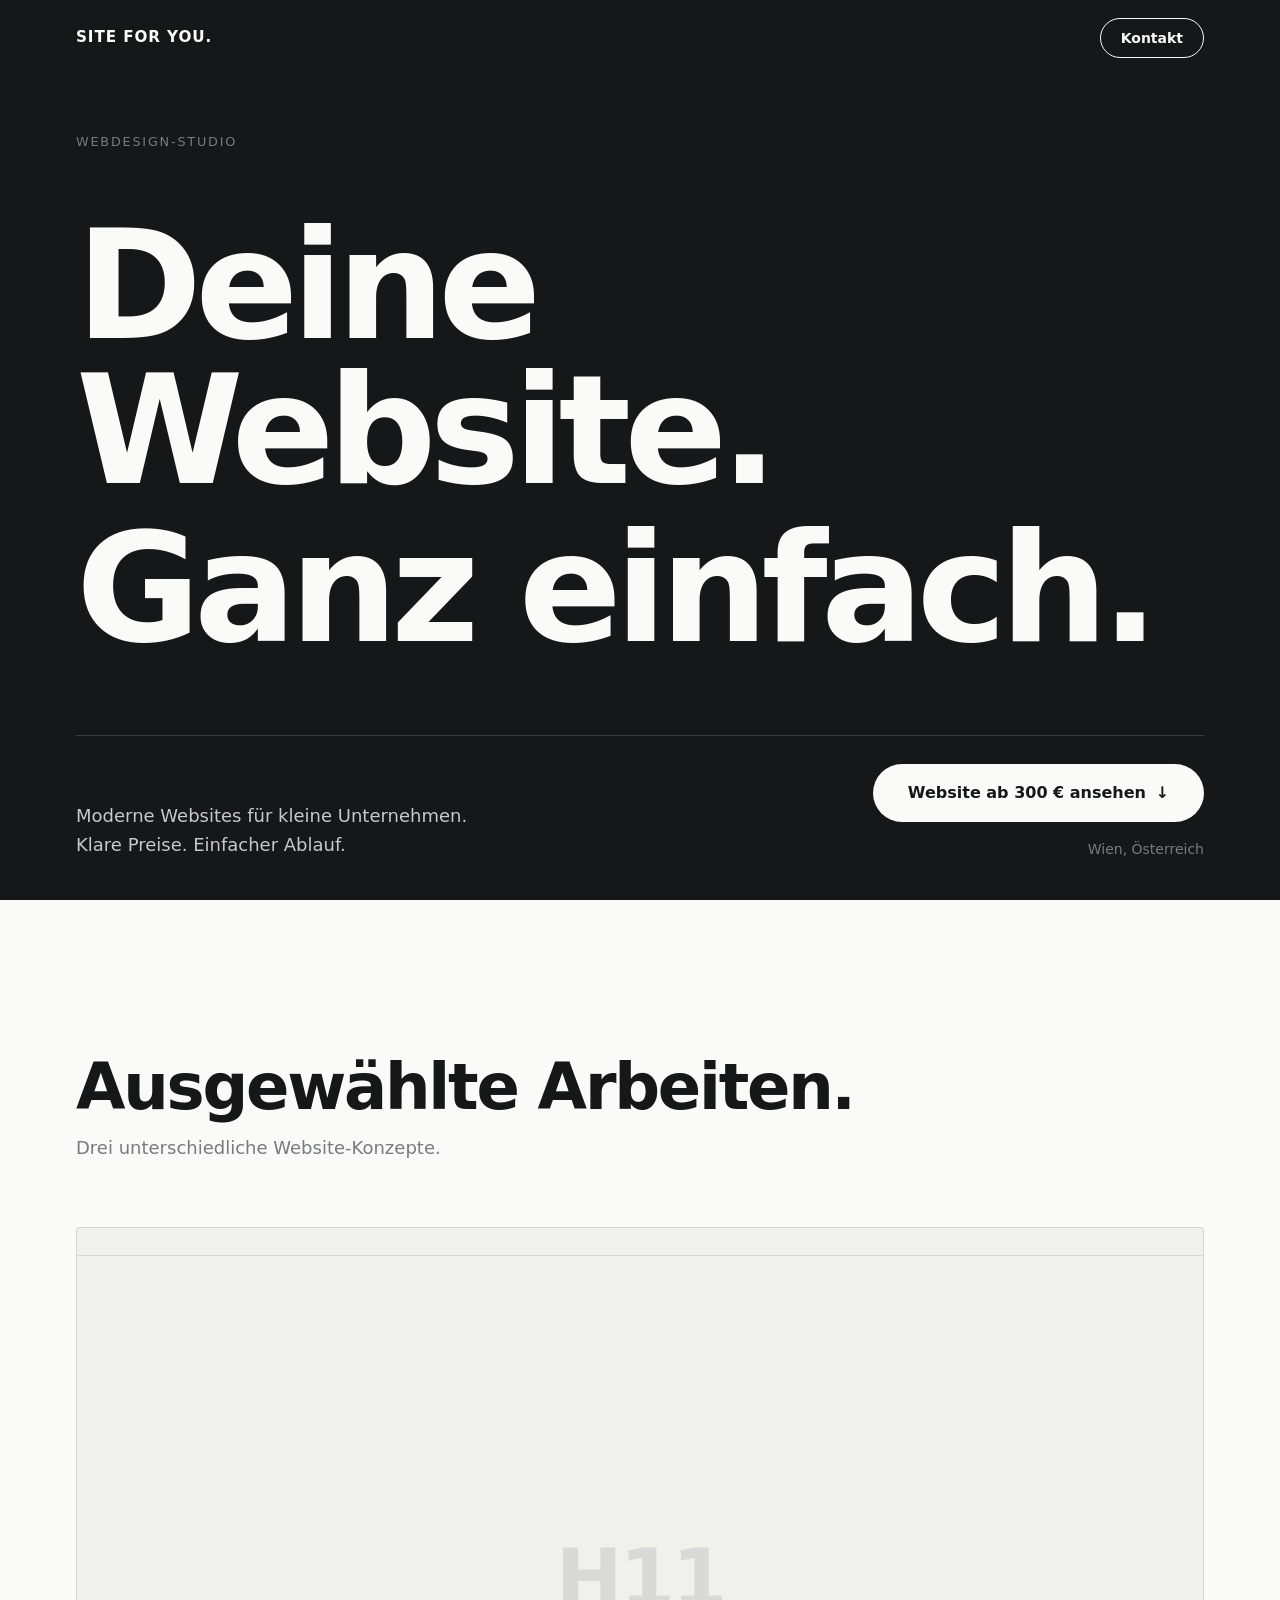
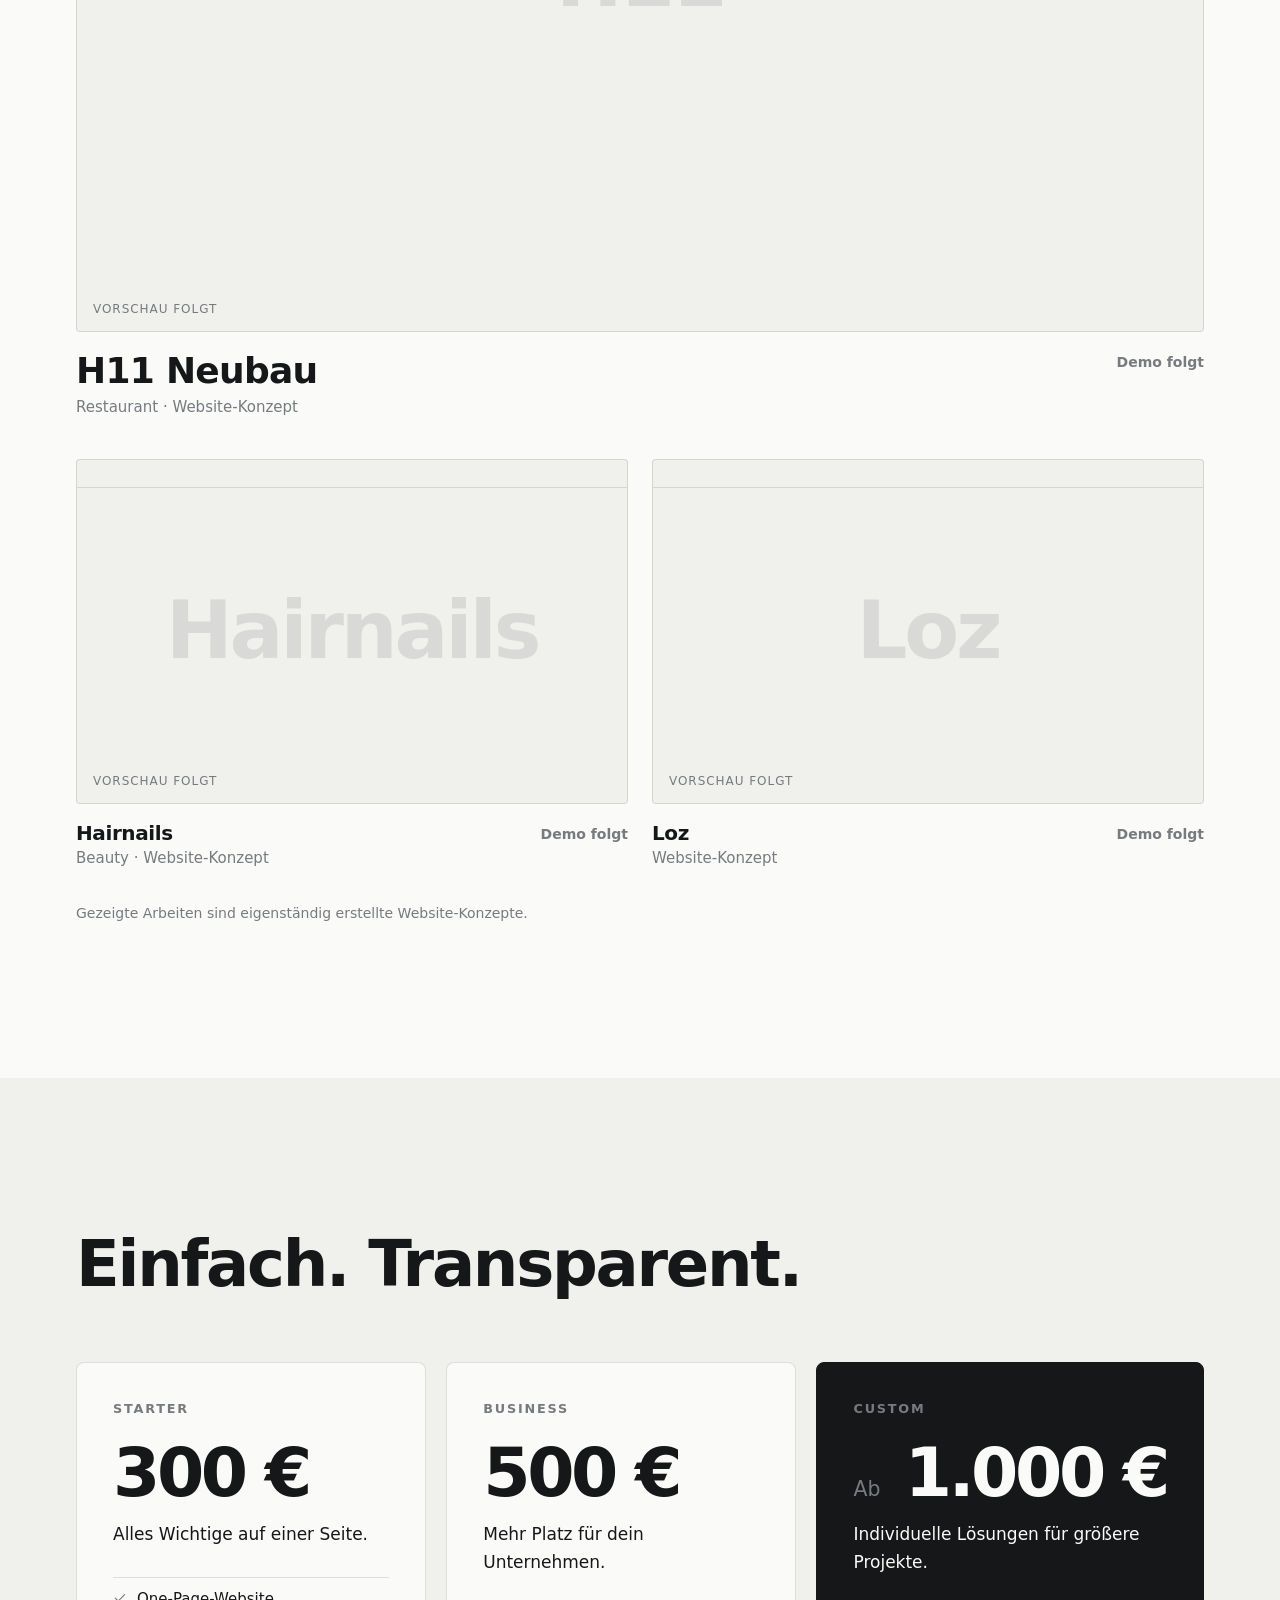
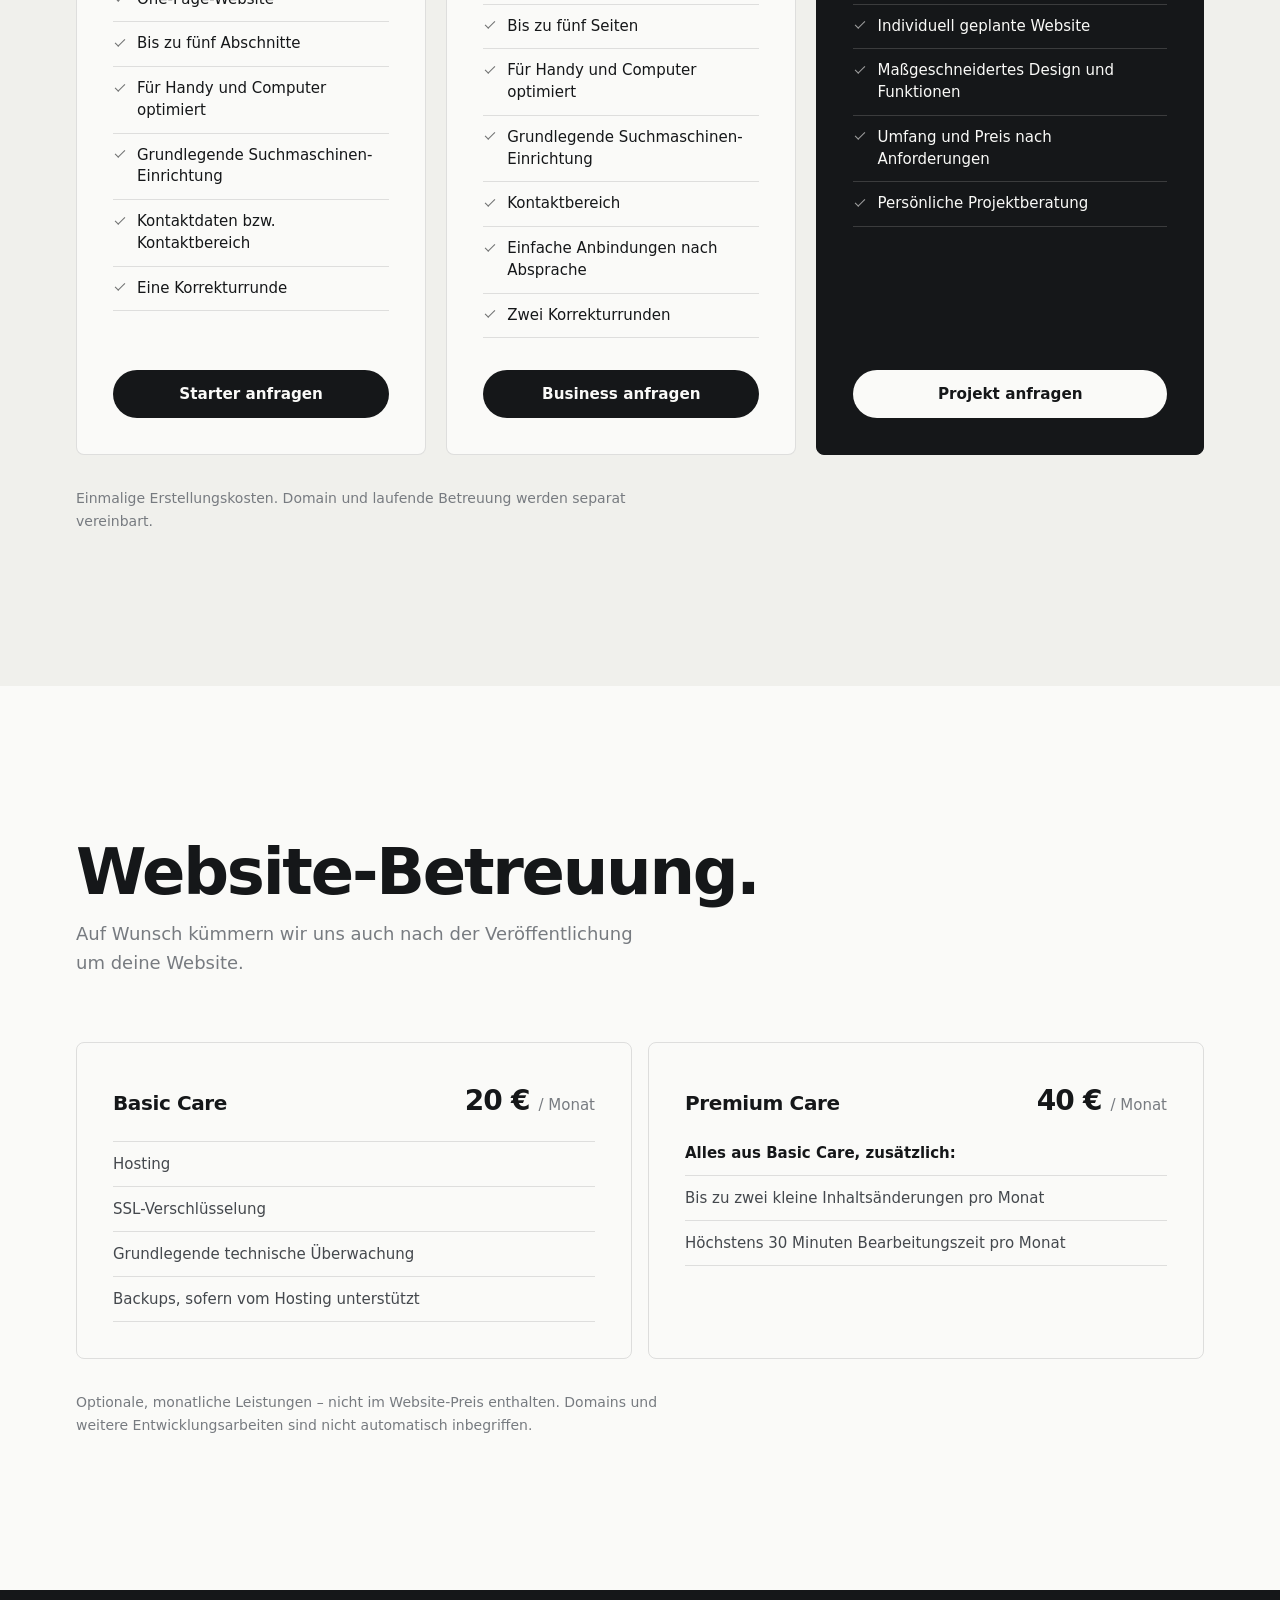
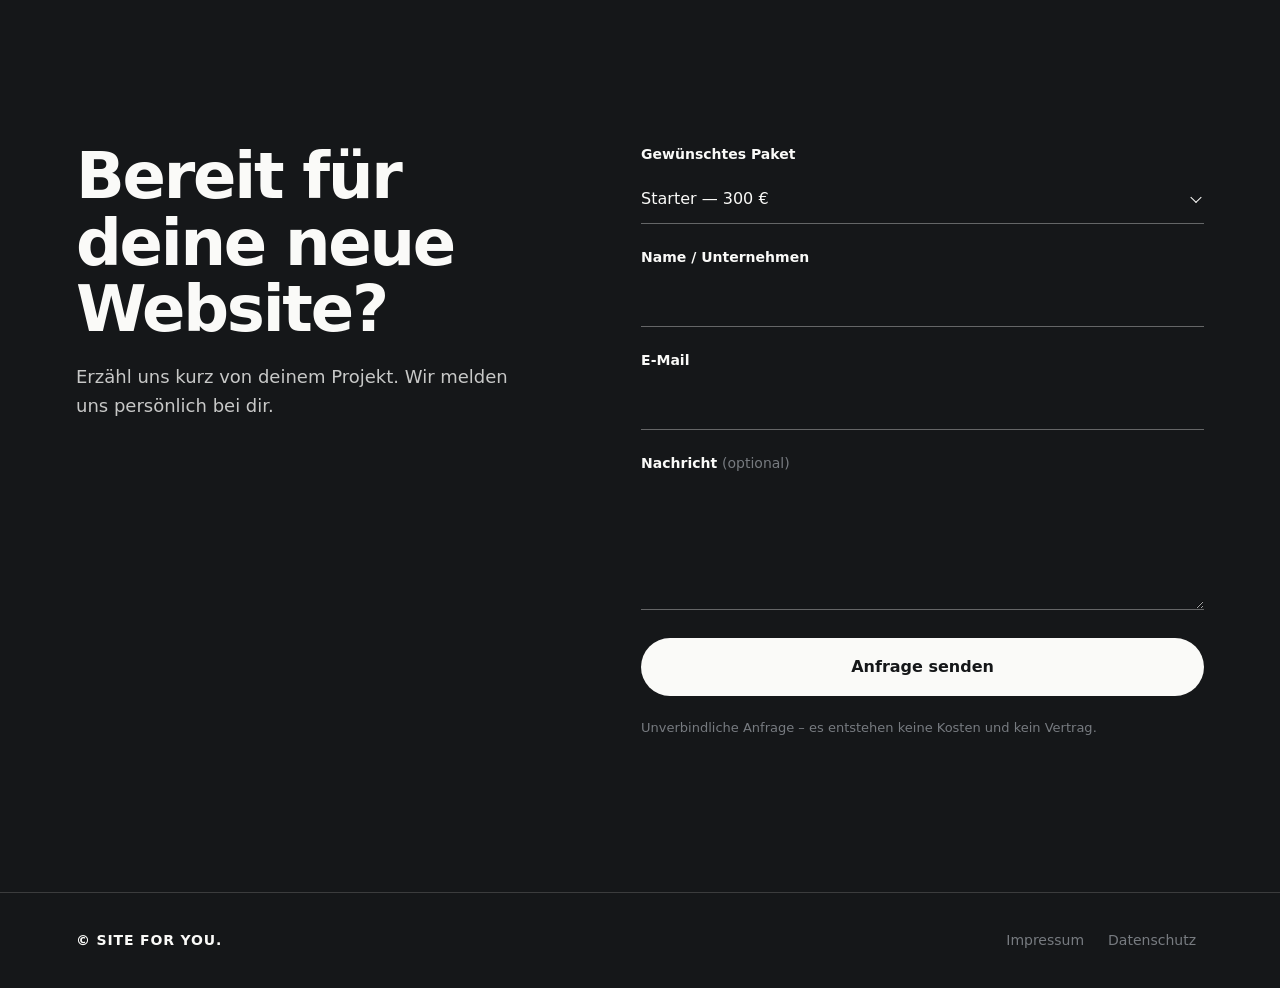
==== index.html @ 1ced0015 "SiteForYou_main" ====
<!DOCTYPE html>
<html lang="de">
<head>
  <meta charset="utf-8">
  <meta name="viewport" content="width=device-width, initial-scale=1">
  <title>SITE FOR YOU. — Deine Website. Ganz einfach.</title>
  <meta name="description" content="Moderne Websites für kleine Unternehmen in Österreich. Klare Preise ab 300 €, einfacher Ablauf, persönliche Betreuung. Webdesign-Studio aus Wien.">
  <meta name="theme-color" content="#151719">
  <link rel="icon" href="assets/favicon.svg" type="image/svg+xml">

  <!-- FINAL DOMAIN: Trage unten deine echte Domain ein (statt https://example.invalid),
       sobald sie feststeht. Für das Vorschaubild ggf. assets/og-image.png (1200×630) ergänzen. -->
  <link rel="canonical" href="https://example.invalid/">
  <meta property="og:type" content="website">
  <meta property="og:locale" content="de_AT">
  <meta property="og:site_name" content="SITE FOR YOU.">
  <meta property="og:title" content="SITE FOR YOU. — Deine Website. Ganz einfach.">
  <meta property="og:description" content="Moderne Websites für kleine Unternehmen. Klare Preise. Einfacher Ablauf.">
  <meta property="og:url" content="https://example.invalid/">
  <!-- <meta property="og:image" content="https://DEINE-DOMAIN/assets/og-image.png"> -->
  <meta name="twitter:card" content="summary">

  <script>document.documentElement.classList.add("js")</script>
  <link rel="stylesheet" href="styles.css">
  <script src="config.js"></script>
  <script src="script.js" defer></script>
</head>
<body>
  <a class="skip" href="#arbeiten">Zum Inhalt springen</a>

  <header class="header" id="header">
    <div class="wrap header__in">
      <a class="logo" href="#top" aria-label="SITE FOR YOU. – nach oben">SITE FOR YOU.</a>
      <a class="btn btn--small" href="#kontakt">Kontakt</a>
    </div>
  </header>

  <main id="top">
    <!-- 1. HERO -->
    <section class="hero" aria-labelledby="hero-title">
      <div class="wrap hero__in">
        <p class="hero__meta">Webdesign-Studio</p>
        <h1 id="hero-title" class="hero__title">
          <span class="line"><span>Deine Website.</span></span>
          <span class="line"><span>Ganz einfach.</span></span>
        </h1>
        <div class="hero__bottom">
          <p class="hero__text">Moderne Websites für kleine Unternehmen. Klare Preise. Einfacher Ablauf.</p>
          <div class="hero__cta">
            <a class="btn btn--light btn--large" href="#preise">Website ab 300&nbsp;€ ansehen <span aria-hidden="true" class="arrow">↓</span></a>
            <p class="hero__loc">Wien, Österreich</p>
          </div>
        </div>
      </div>
    </section>

    <!-- 2. SELECTED WORK -->
    <section class="section" id="arbeiten" aria-labelledby="work-title">
      <div class="wrap">
        <div class="section__head reveal">
          <h2 id="work-title">Ausgewählte Arbeiten.</h2>
          <p>Drei unterschiedliche Website-Konzepte.</p>
        </div>

        <div class="work">
          <!-- Bild/URL werden in config.js gesetzt -->
          <article class="project project--featured reveal" data-project="h11">
            <a class="project__link" href="#" target="_blank" rel="noopener noreferrer">
              <div class="project__media" data-ph="H11"><span class="ph-label">Vorschau folgt</span></div>
              <div class="project__info">
                <div>
                  <h3>H11 Neubau</h3>
                  <p>Restaurant · Website-Konzept</p>
                </div>
                <span class="project__cta" data-cta>Demo folgt</span>
              </div>
            </a>
          </article>

          <article class="project reveal" data-project="hairnails">
            <a class="project__link" href="#" target="_blank" rel="noopener noreferrer">
              <div class="project__media" data-ph="Hairnails"><span class="ph-label">Vorschau folgt</span></div>
              <div class="project__info">
                <div>
                  <h3>Hairnails</h3>
                  <p>Beauty · Website-Konzept</p>
                </div>
                <span class="project__cta" data-cta>Demo folgt</span>
              </div>
            </a>
          </article>

          <article class="project reveal" data-project="loz">
            <a class="project__link" href="#" target="_blank" rel="noopener noreferrer">
              <div class="project__media" data-ph="Loz"><span class="ph-label">Vorschau folgt</span></div>
              <div class="project__info">
                <div>
                  <h3>Loz</h3>
                  <p>Website-Konzept</p>
                </div>
                <span class="project__cta" data-cta>Demo folgt</span>
              </div>
            </a>
          </article>
        </div>
        <p class="note">Gezeigte Arbeiten sind eigenständig erstellte Website-Konzepte.</p>
      </div>
    </section>

    <!-- 3. PRICING -->
    <section class="section section--alt" id="preise" aria-labelledby="price-title">
      <div class="wrap">
        <div class="section__head reveal">
          <h2 id="price-title">Einfach. Transparent.</h2>
        </div>

        <div class="plans">
          <article class="plan reveal">
            <h3 class="plan__name">Starter</h3>
            <p class="plan__price">300&nbsp;€</p>
            <p class="plan__desc">Alles Wichtige auf einer Seite.</p>
            <ul class="plan__list">
              <li>One-Page-Website</li>
              <li>Bis zu fünf Abschnitte</li>
              <li>Für Handy und Computer optimiert</li>
              <li>Grundlegende Suchmaschinen-Einrichtung</li>
              <li>Kontaktdaten bzw. Kontaktbereich</li>
              <li>Eine Korrekturrunde</li>
            </ul>
            <a class="btn btn--dark btn--block" href="#kontakt" data-package="starter">Starter anfragen</a>
          </article>

          <article class="plan reveal">
            <h3 class="plan__name">Business</h3>
            <p class="plan__price">500&nbsp;€</p>
            <p class="plan__desc">Mehr Platz für dein Unternehmen.</p>
            <ul class="plan__list">
              <li>Bis zu fünf Seiten</li>
              <li>Für Handy und Computer optimiert</li>
              <li>Grundlegende Suchmaschinen-Einrichtung</li>
              <li>Kontaktbereich</li>
              <li>Einfache Anbindungen nach Absprache</li>
              <li>Zwei Korrekturrunden</li>
            </ul>
            <a class="btn btn--dark btn--block" href="#kontakt" data-package="business">Business anfragen</a>
          </article>

          <article class="plan plan--dark reveal">
            <h3 class="plan__name">Custom</h3>
            <p class="plan__price"><small>Ab</small> 1.000&nbsp;€</p>
            <p class="plan__desc">Individuelle Lösungen für größere Projekte.</p>
            <ul class="plan__list">
              <li>Individuell geplante Website</li>
              <li>Maßgeschneidertes Design und Funktionen</li>
              <li>Umfang und Preis nach Anforderungen</li>
              <li>Persönliche Projektberatung</li>
            </ul>
            <a class="btn btn--light btn--block" href="#kontakt" data-package="custom">Projekt anfragen</a>
          </article>
        </div>
        <p class="note reveal">Einmalige Erstellungskosten. Domain und laufende Betreuung werden separat vereinbart.</p>
      </div>
    </section>

    <!-- 4. MAINTENANCE -->
    <section class="section" id="betreuung" aria-labelledby="care-title">
      <div class="wrap">
        <div class="section__head reveal">
          <h2 id="care-title">Website-Betreuung.</h2>
          <p>Auf Wunsch kümmern wir uns auch nach der Veröffentlichung um deine Website.</p>
        </div>

        <div class="care">
          <article class="care__item reveal">
            <div class="care__top">
              <h3>Basic Care</h3>
              <p class="care__price">20&nbsp;€ <span>/ Monat</span></p>
            </div>
            <ul class="care__list">
              <li>Hosting</li>
              <li>SSL-Verschlüsselung</li>
              <li>Grundlegende technische Überwachung</li>
              <li>Backups, sofern vom Hosting unterstützt</li>
            </ul>
          </article>

          <article class="care__item reveal">
            <div class="care__top">
              <h3>Premium Care</h3>
              <p class="care__price">40&nbsp;€ <span>/ Monat</span></p>
            </div>
            <p class="care__plus">Alles aus Basic Care, zusätzlich:</p>
            <ul class="care__list">
              <li>Bis zu zwei kleine Inhaltsänderungen pro Monat</li>
              <li>Höchstens 30 Minuten Bearbeitungszeit pro Monat</li>
            </ul>
          </article>
        </div>
        <p class="note reveal">Optionale, monatliche Leistungen – nicht im Website-Preis enthalten. Domains und weitere Entwicklungsarbeiten sind nicht automatisch inbegriffen.</p>
      </div>
    </section>

    <!-- 5. CONTACT -->
    <section class="contact" id="kontakt" aria-labelledby="contact-title">
      <div class="wrap contact__in">
        <div class="contact__intro reveal">
          <h2 id="contact-title">Bereit für deine neue Website?</h2>
          <p>Erzähl uns kurz von deinem Projekt. Wir melden uns persönlich bei dir.</p>
          <p class="contact__fallback" id="mail-fallback" hidden>
            Lieber per E-Mail? <a id="mail-link" href="#"></a>
          </p>
        </div>

        <form class="form reveal" id="form" novalidate>
          <div class="field">
            <label for="package">Gewünschtes Paket</label>
            <div class="select">
              <select id="package" name="Paket" required>
                <option value="Starter — 300 €">Starter — 300 €</option>
                <option value="Business — 500 €">Business — 500 €</option>
                <option value="Custom — ab 1.000 €">Custom — ab 1.000 €</option>
              </select>
            </div>
          </div>

          <div class="field">
            <label for="name">Name / Unternehmen</label>
            <input id="name" name="Name" type="text" autocomplete="organization" required aria-describedby="name-err">
            <p class="err" id="name-err" role="alert"></p>
          </div>

          <div class="field">
            <label for="email">E-Mail</label>
            <input id="email" name="email" type="email" inputmode="email" autocomplete="email" required aria-describedby="email-err">
            <p class="err" id="email-err" role="alert"></p>
          </div>

          <div class="field">
            <label for="message">Nachricht <span class="opt">(optional)</span></label>
            <textarea id="message" name="Nachricht" rows="4"></textarea>
          </div>

          <!-- Spam-Falle: für Menschen unsichtbar -->
          <div class="hp" aria-hidden="true">
            <label>Nicht ausfüllen <input type="text" name="_gotcha" tabindex="-1" autocomplete="off"></label>
          </div>

          <button class="btn btn--dark btn--block btn--large" type="submit" id="submit">
            <span class="btn__label">Anfrage senden</span>
          </button>
          <p class="form__hint">Unverbindliche Anfrage – es entstehen keine Kosten und kein Vertrag.</p>
          <div class="status" id="status" role="status" aria-live="polite" tabindex="-1"></div>
        </form>
      </div>
    </section>
  </main>

  <footer class="footer">
    <div class="wrap footer__in">
      <p>© SITE FOR YOU.</p>
      <nav aria-label="Rechtliches">
        <a href="impressum.html">Impressum</a>
        <a href="datenschutz.html">Datenschutz</a>
      </nav>
    </div>
  </footer>
</body>
</html>
---- styles.css ----
/* ==========================================================================
   SITE FOR YOU. — Styles (mobile first)
   ========================================================================== */
:root {
  --dark: #151719;
  --light: #FAFAF8;
  --light-2: #F0F0EC;
  --muted: #777B80;
  --white: #FFFFFF;
  --line: rgba(21, 23, 25, .12);
  --line-inv: rgba(250, 250, 248, .16);
  --font: "Inter", "Manrope", system-ui, -apple-system, "Segoe UI", Roboto, "Helvetica Neue", Arial, sans-serif;
  --pad: clamp(20px, 5vw, 56px);
  --max: 1240px;
  --ease: cubic-bezier(.2, .7, .2, 1);
  --header-h: 64px;
}

*, *::before, *::after { box-sizing: border-box; }
html { scroll-behavior: smooth; scroll-padding-top: var(--header-h); -webkit-text-size-adjust: 100%; }
body {
  margin: 0; background: var(--light); color: var(--dark);
  font-family: var(--font); font-size: 1rem; line-height: 1.6;
  -webkit-font-smoothing: antialiased; overflow-x: hidden;
}
h1, h2, h3, p, ul { margin: 0; padding: 0; }
ul { list-style: none; }
a { color: inherit; }
img { max-width: 100%; display: block; }

:focus-visible { outline: 2px solid currentColor; outline-offset: 3px; border-radius: 2px; }

.wrap { width: 100%; max-width: var(--max); margin-inline: auto; padding-inline: var(--pad); }

.skip {
  position: absolute; left: 12px; top: -60px; z-index: 100;
  background: var(--white); color: var(--dark); padding: 10px 16px; border-radius: 4px;
}
.skip:focus { top: 12px; }

/* ---------- Header ---------- */
.header {
  position: fixed; inset: 0 0 auto 0; z-index: 50; height: var(--header-h);
  color: var(--light); transition: background .3s, color .3s, border-color .3s;
  border-bottom: 1px solid transparent;
}
.header.is-solid {
  background: rgba(250, 250, 248, .92); color: var(--dark);
  backdrop-filter: blur(10px); -webkit-backdrop-filter: blur(10px);
  border-color: var(--line);
}
.header__in { height: 100%; display: flex; align-items: center; justify-content: space-between; }
.logo { font-weight: 800; letter-spacing: .06em; font-size: .95rem; text-decoration: none; padding: 8px 0; }

/* ---------- Buttons ---------- */
.btn {
  display: inline-flex; align-items: center; justify-content: center; gap: .6em;
  min-height: 48px; padding: 0 28px; border: 1px solid transparent; border-radius: 999px;
  font: 600 .95rem/1 var(--font); text-decoration: none; cursor: pointer;
  transition: background .25s var(--ease), color .25s var(--ease), border-color .25s var(--ease), transform .25s var(--ease);
}
.btn:active { transform: scale(.98); }
.btn--small { min-height: 40px; padding: 0 20px; font-size: .875rem; border-color: currentColor; background: transparent; }
.btn--small:hover { background: var(--light); color: var(--dark); border-color: var(--light); }
.header.is-solid .btn--small:hover { background: var(--dark); color: var(--light); border-color: var(--dark); }
.btn--large { min-height: 58px; padding: 0 34px; font-size: 1rem; }
.btn--block { width: 100%; }
.btn--light { background: var(--light); color: var(--dark); }
.btn--light:hover { background: var(--white); }
.btn--dark { background: var(--dark); color: var(--light); }
.btn--dark:hover { background: #2a2d30; }
.btn .arrow { display: inline-block; transition: transform .3s var(--ease); }
.btn:hover .arrow { transform: translateY(3px); }
.btn[disabled] { opacity: .6; cursor: progress; }

/* ---------- Hero ---------- */
.hero { background: var(--dark); color: var(--light); min-height: 100vh; min-height: 100svh; display: flex; }
.hero__in { display: flex; flex-direction: column; justify-content: space-between; gap: 48px; padding-top: calc(var(--header-h) + 56px); padding-bottom: 40px; }
.hero__meta { color: var(--muted); font-size: .8rem; letter-spacing: .14em; text-transform: uppercase; }
.hero__title {
  font-size: clamp(3rem, 13.5vw, 9.5rem); line-height: .96; letter-spacing: -.045em; font-weight: 700;
  margin-block: auto;
}
.hero__title .line { display: block; overflow: hidden; padding-bottom: .08em; }
.hero__title .line > span { display: block; }
.hero__bottom { display: grid; gap: 32px; border-top: 1px solid var(--line-inv); padding-top: 28px; }
.hero__text { font-size: 1.125rem; max-width: 24em; color: rgba(250, 250, 248, .78); }
.hero__cta { display: grid; gap: 16px; justify-items: start; }
.hero__cta .btn { width: 100%; }
.hero__loc { color: var(--muted); font-size: .875rem; }

/* ---------- Sections ---------- */
.section { padding-block: clamp(72px, 12vw, 160px); }
.section--alt { background: var(--light-2); }
.section__head { margin-bottom: clamp(32px, 5vw, 64px); display: grid; gap: 14px; }
h2 { font-size: clamp(2rem, 6.5vw, 4rem); line-height: 1.04; letter-spacing: -.035em; font-weight: 700; }
.section__head p { color: var(--muted); font-size: 1.125rem; max-width: 32em; }
.note { margin-top: 32px; color: var(--muted); font-size: .875rem; max-width: 44em; }

/* ---------- Work ---------- */
.work { display: grid; gap: 40px 24px; }
.project__link { display: block; text-decoration: none; }
.project__media {
  position: relative; aspect-ratio: 16 / 10; overflow: hidden; border-radius: 4px;
  background: var(--light-2); border: 1px solid var(--line);
  display: grid; place-items: center;
}
.project__media::before { content: ""; position: absolute; inset: 0 0 auto 0; height: 28px; border-bottom: 1px solid var(--line); }
.project__media::after { content: attr(data-ph); font-size: clamp(2rem, 8vw, 5rem); font-weight: 700; letter-spacing: -.04em; color: rgba(21, 23, 25, .1); }
.project__media.has-img::before, .project__media.has-img::after { display: none; }
.ph-label { position: absolute; left: 16px; bottom: 12px; font-size: .75rem; letter-spacing: .08em; text-transform: uppercase; color: var(--muted); }
.project__media.has-img .ph-label { display: none; }
.project__media img { width: 100%; height: 100%; object-fit: cover; object-position: top; transition: transform .8s var(--ease); }
.project__info { display: flex; justify-content: space-between; align-items: flex-start; gap: 16px; padding-top: 16px; }
.project__info h3 { font-size: 1.25rem; letter-spacing: -.02em; line-height: 1.3; }
.project__info p { color: var(--muted); font-size: .9375rem; }
.project__cta { font-size: .875rem; font-weight: 600; white-space: nowrap; padding-top: 3px; color: var(--muted); }
.project.is-live .project__cta { color: var(--dark); border-bottom: 1px solid currentColor; padding-top: 0; }
.project.is-live .project__cta::after { content: " ↗"; }
.project:not(.is-live) .project__link { cursor: default; }
.project.is-live .project__link:hover img,
.project.is-live .project__link:hover .project__media { transform: none; }
.project.is-live .project__link:hover img { transform: scale(1.025); }
.project--featured .project__media { aspect-ratio: 16 / 10; }
.project--featured .project__info h3 { font-size: clamp(1.5rem, 4vw, 2.25rem); }

/* ---------- Pricing ---------- */
.plans { display: grid; gap: 16px; }
.plan {
  display: flex; flex-direction: column; background: var(--light); color: var(--dark);
  border: 1px solid var(--line); border-radius: 8px; padding: clamp(24px, 4vw, 36px);
  transition: transform .35s var(--ease), border-color .35s;
}
.plan:hover { transform: translateY(-4px); border-color: rgba(21, 23, 25, .4); }
.plan--dark { background: var(--dark); color: var(--light); border-color: var(--dark); }
.plan__name { font-size: .8rem; letter-spacing: .14em; text-transform: uppercase; font-weight: 600; color: var(--muted); }
.plan__price { font-size: clamp(3rem, 10vw, 4.25rem); font-weight: 700; letter-spacing: -.05em; line-height: 1; margin-top: 20px; white-space: nowrap; }
.plan__price small { font-size: .3em; letter-spacing: 0; font-weight: 500; color: var(--muted); margin-right: .2em; }
.plan__desc { margin-top: 14px; font-size: 1.0625rem; font-weight: 500; }
.plan__list { margin: 28px 0 32px; border-top: 1px solid var(--line); flex: 1; }
.plan--dark .plan__list { border-color: var(--line-inv); }
.plan__list li { padding: 11px 0 11px 24px; position: relative; border-bottom: 1px solid var(--line); font-size: .9375rem; line-height: 1.45; }
.plan--dark .plan__list li { border-color: var(--line-inv); }
.plan__list li::before { content: ""; position: absolute; left: 2px; top: 1.1em; width: 10px; height: 5px; border-left: 1.5px solid currentColor; border-bottom: 1.5px solid currentColor; transform: rotate(-45deg); opacity: .6; }
.plan--dark .btn--light:hover { background: var(--white); }

/* ---------- Care ---------- */
.care { display: grid; gap: 16px; }
.care__item { border: 1px solid var(--line); border-radius: 8px; padding: clamp(24px, 4vw, 36px); }
.care__top { display: flex; justify-content: space-between; align-items: baseline; gap: 16px; flex-wrap: wrap; }
.care__top h3 { font-size: 1.25rem; letter-spacing: -.02em; }
.care__price { font-size: 1.75rem; font-weight: 700; letter-spacing: -.03em; }
.care__price span { font-size: .9375rem; font-weight: 500; color: var(--muted); letter-spacing: 0; }
.care__plus { margin-top: 18px; font-size: .9375rem; font-weight: 600; }
.care__list { margin-top: 18px; border-top: 1px solid var(--line); }
.care__plus + .care__list { margin-top: 10px; }
.care__list li { padding: 10px 0; border-bottom: 1px solid var(--line); font-size: .9375rem; color: #44484d; }

/* ---------- Contact ---------- */
.contact { background: var(--dark); color: var(--light); padding-block: clamp(72px, 12vw, 160px); }
.contact__in { display: grid; gap: 40px; }
.contact__intro { display: grid; gap: 20px; align-content: start; }
.contact__intro p { font-size: 1.125rem; color: rgba(250, 250, 248, .78); max-width: 26em; }
.contact__fallback { font-size: .9375rem !important; color: var(--muted) !important; }
.contact__fallback a { color: var(--light); }

.form { display: grid; gap: 22px; }
.field { display: grid; gap: 8px; }
.field label { font-size: .875rem; font-weight: 600; }
.opt { color: var(--muted); font-weight: 400; }
input, select, textarea {
  width: 100%; font: inherit; font-size: 1rem; /* 16px verhindert iOS-Zoom */
  color: var(--light); background: transparent; border: 0; border-bottom: 1px solid rgba(250, 250, 248, .35);
  border-radius: 0; padding: 12px 0; min-height: 48px; transition: border-color .25s;
  -webkit-appearance: none; appearance: none;
}
textarea { resize: vertical; min-height: 112px; }
input:hover, select:hover, textarea:hover { border-color: rgba(250, 250, 248, .7); }
input:focus-visible, select:focus-visible, textarea:focus-visible { outline: none; border-color: var(--light); box-shadow: 0 1px 0 var(--light); }
select option { color: var(--dark); background: var(--white); }
.select { position: relative; }
.select::after { content: ""; position: absolute; right: 4px; top: 50%; width: 8px; height: 8px; border-right: 1.5px solid var(--light); border-bottom: 1.5px solid var(--light); transform: translateY(-70%) rotate(45deg); pointer-events: none; }
.field.is-invalid input { border-color: #ffb4a8; }
.err { color: #ffb4a8; font-size: .875rem; min-height: 0; }
.err:empty { display: none; }
.form .btn--dark { background: var(--light); color: var(--dark); margin-top: 6px; }
.form .btn--dark:hover { background: var(--white); }
.form__hint { color: var(--muted); font-size: .8125rem; }
.hp { position: absolute; left: -9999px; width: 1px; height: 1px; overflow: hidden; }
.btn.is-loading .btn__label::after { content: ""; display: inline-block; width: 14px; height: 14px; margin-left: 10px; vertical-align: -2px; border: 2px solid currentColor; border-right-color: transparent; border-radius: 50%; animation: spin .7s linear infinite; }
@keyframes spin { to { transform: rotate(360deg); } }

.status { display: none; padding: 18px 20px; border: 1px solid var(--line-inv); border-radius: 6px; font-size: .9375rem; opacity: 0; transform: translateY(6px); transition: opacity .4s var(--ease), transform .4s var(--ease); }
.status.is-visible { display: block; }
.status.is-in { opacity: 1; transform: none; }
.status.is-success { border-color: rgba(250, 250, 248, .6); }
.status.is-error { border-color: #ffb4a8; }
.status strong { display: block; margin-bottom: 4px; font-size: 1rem; }
.status a { color: var(--light); }

/* ---------- Footer ---------- */
.footer { background: var(--dark); color: var(--muted); border-top: 1px solid var(--line-inv); font-size: .875rem; }
.footer__in { display: flex; justify-content: space-between; align-items: center; gap: 16px; flex-wrap: wrap; padding-block: 24px; }
.footer__in p { color: var(--light); font-weight: 700; letter-spacing: .06em; }
.footer nav { display: flex; gap: 8px; }
.footer nav a { text-decoration: none; padding: 12px 8px; transition: color .2s; }
.footer nav a:hover { color: var(--light); }

/* ---------- Legal pages ---------- */
.legal { padding: calc(var(--header-h) + 56px) 0 96px; min-height: 80vh; }
.legal .wrap { max-width: 760px; }
.legal h1 { font-size: clamp(2.25rem, 8vw, 4rem); letter-spacing: -.04em; line-height: 1; margin-bottom: 32px; }
.legal h2 { font-size: 1.25rem; letter-spacing: -.01em; margin: 32px 0 8px; }
.legal p { color: #44484d; margin-bottom: 12px; }
.legal__warn { border: 1px dashed var(--muted); border-radius: 6px; padding: 16px 20px; margin-bottom: 32px; color: var(--dark) !important; background: var(--light-2); }
.legal__back { display: inline-block; margin-top: 32px; }

/* ---------- Motion ---------- */
.js .reveal { opacity: 0; transform: translateY(24px); transition: opacity .8s var(--ease), transform .8s var(--ease); }
.js .reveal.is-in { opacity: 1; transform: none; }
.js .hero__title .line > span { transform: translateY(105%); animation: rise 1s var(--ease) forwards; }
.js .hero__title .line:nth-child(2) > span { animation-delay: .12s; }
.js .hero__meta, .js .hero__bottom { opacity: 0; animation: fade .9s .45s var(--ease) forwards; }
@keyframes rise { to { transform: none; } }
@keyframes fade { to { opacity: 1; } }

@media (prefers-reduced-motion: reduce) {
  html { scroll-behavior: auto; }
  *, *::before, *::after { animation-duration: .001ms !important; animation-delay: 0s !important; transition-duration: .001ms !important; }
  .js .reveal { opacity: 1; transform: none; }
}

/* ---------- Larger screens ---------- */
@media (hover: hover) {
  .project.is-live .project__link:hover .project__media { border-color: rgba(21, 23, 25, .4); }
}

@media (min-width: 720px) {
  :root { --header-h: 76px; }
  .hero__bottom { grid-template-columns: 1fr auto; align-items: end; }
  .hero__cta { justify-items: end; }
  .hero__cta .btn { width: auto; }
  .work { grid-template-columns: 1fr 1fr; }
  .project--featured { grid-column: 1 / -1; }
  .care { grid-template-columns: 1fr 1fr; }
  .care__item { padding: 36px; }
}

@media (min-width: 980px) {
  .plans { grid-template-columns: repeat(3, 1fr); gap: 20px; }
  .contact__in { grid-template-columns: 5fr 6fr; gap: 96px; }
  .contact__intro { position: sticky; top: calc(var(--header-h) + 24px); align-self: start; }
}
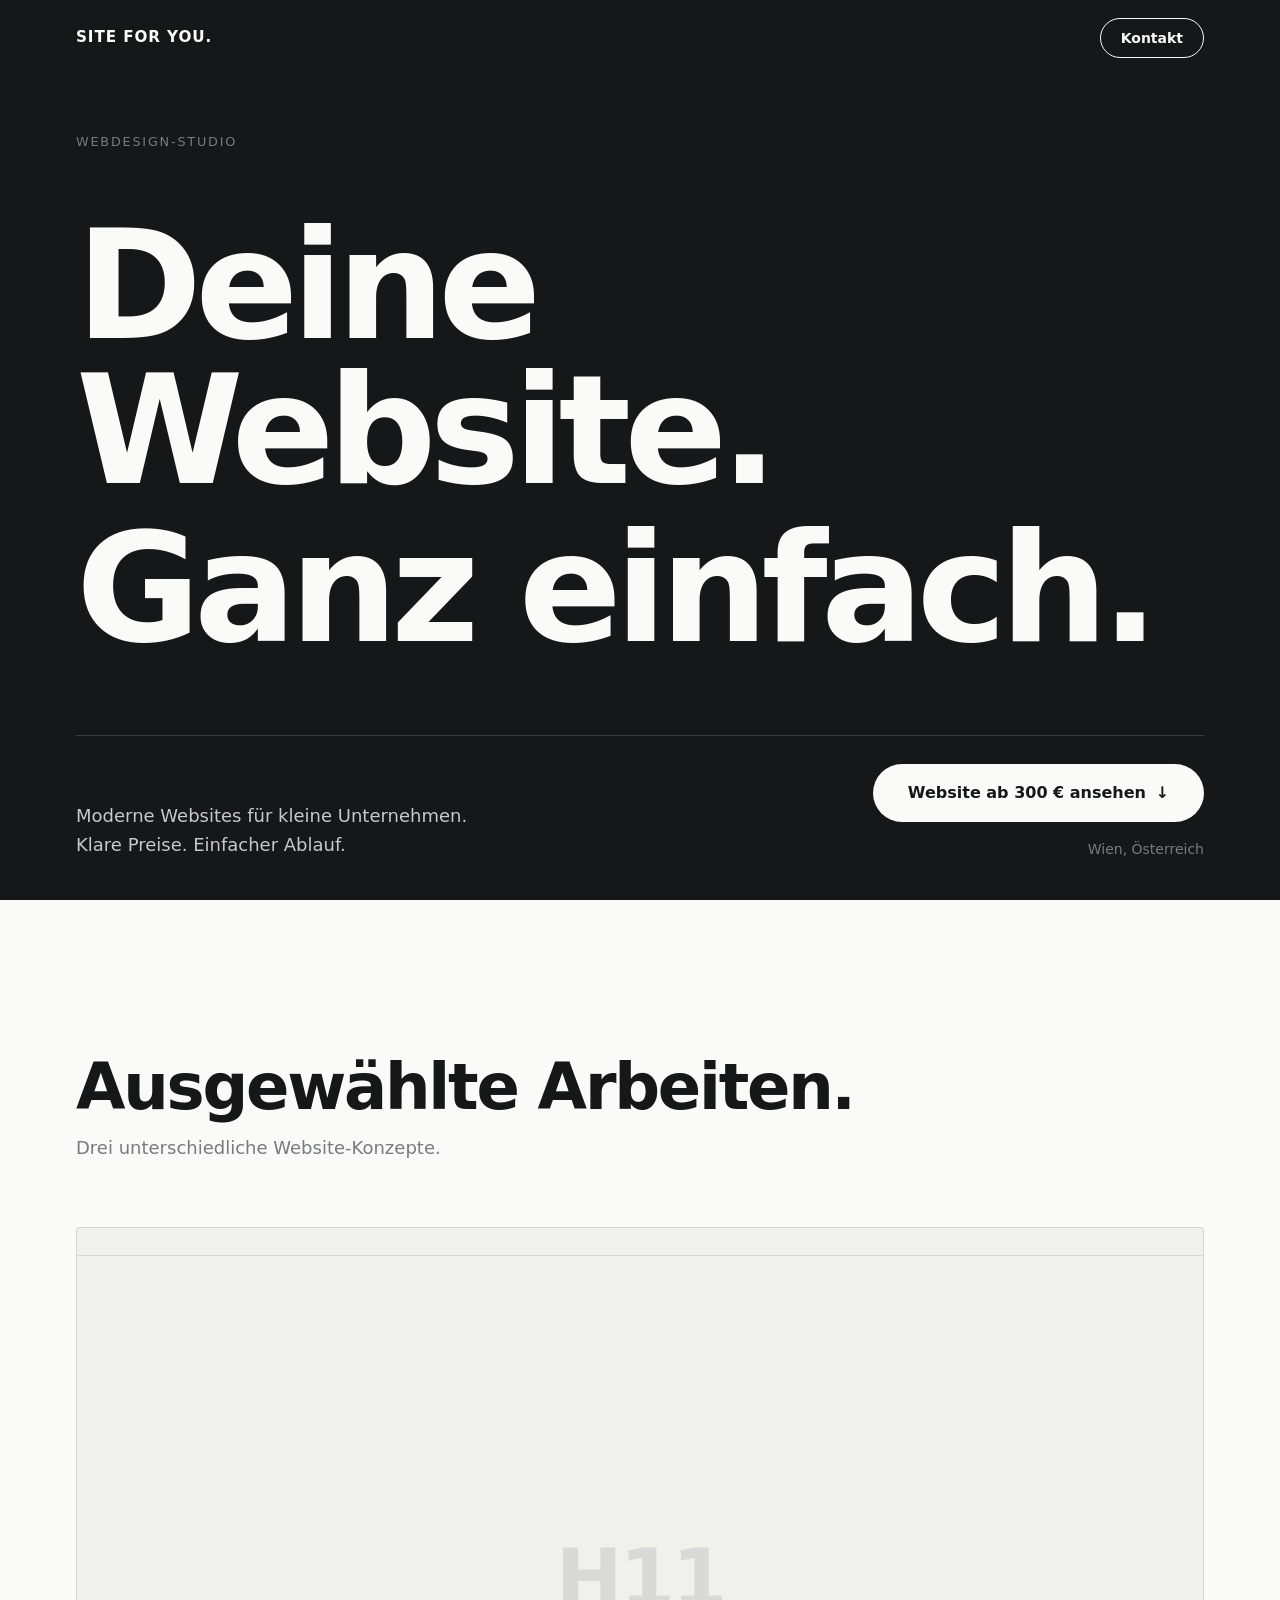
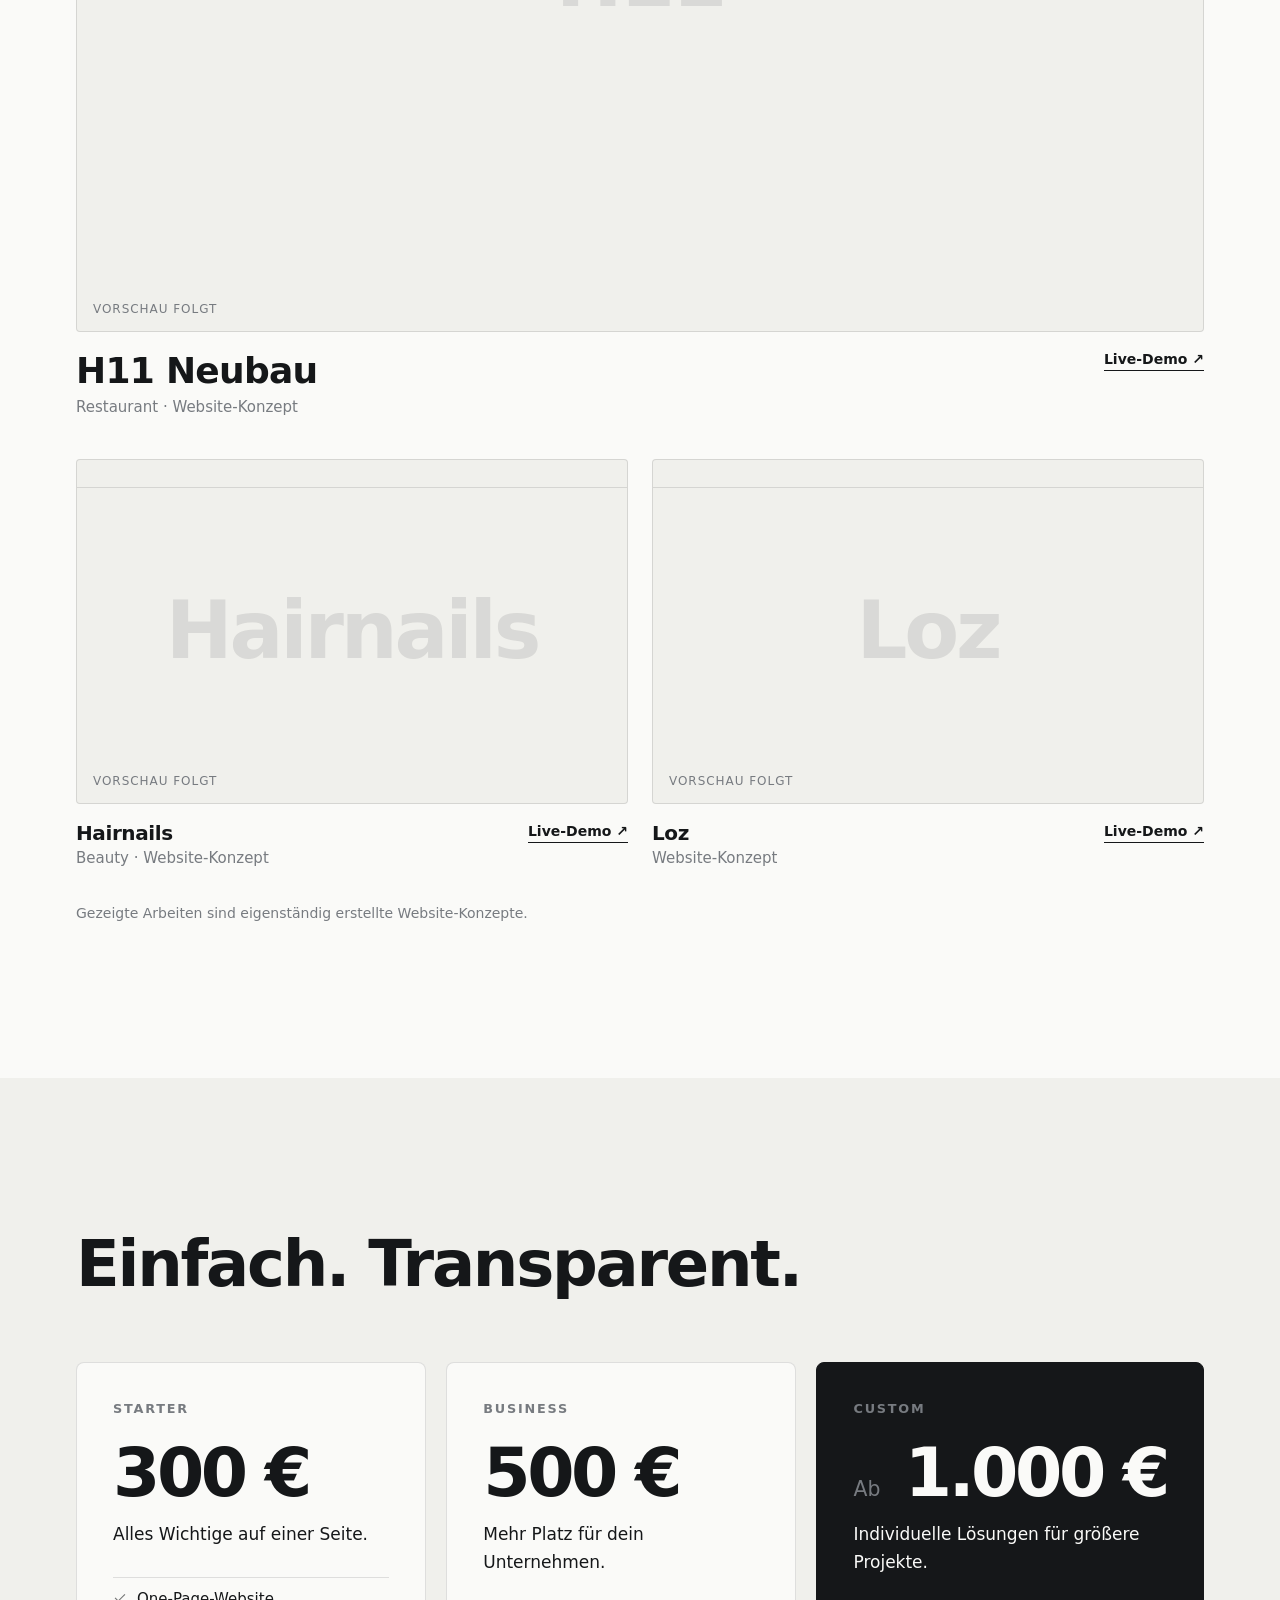
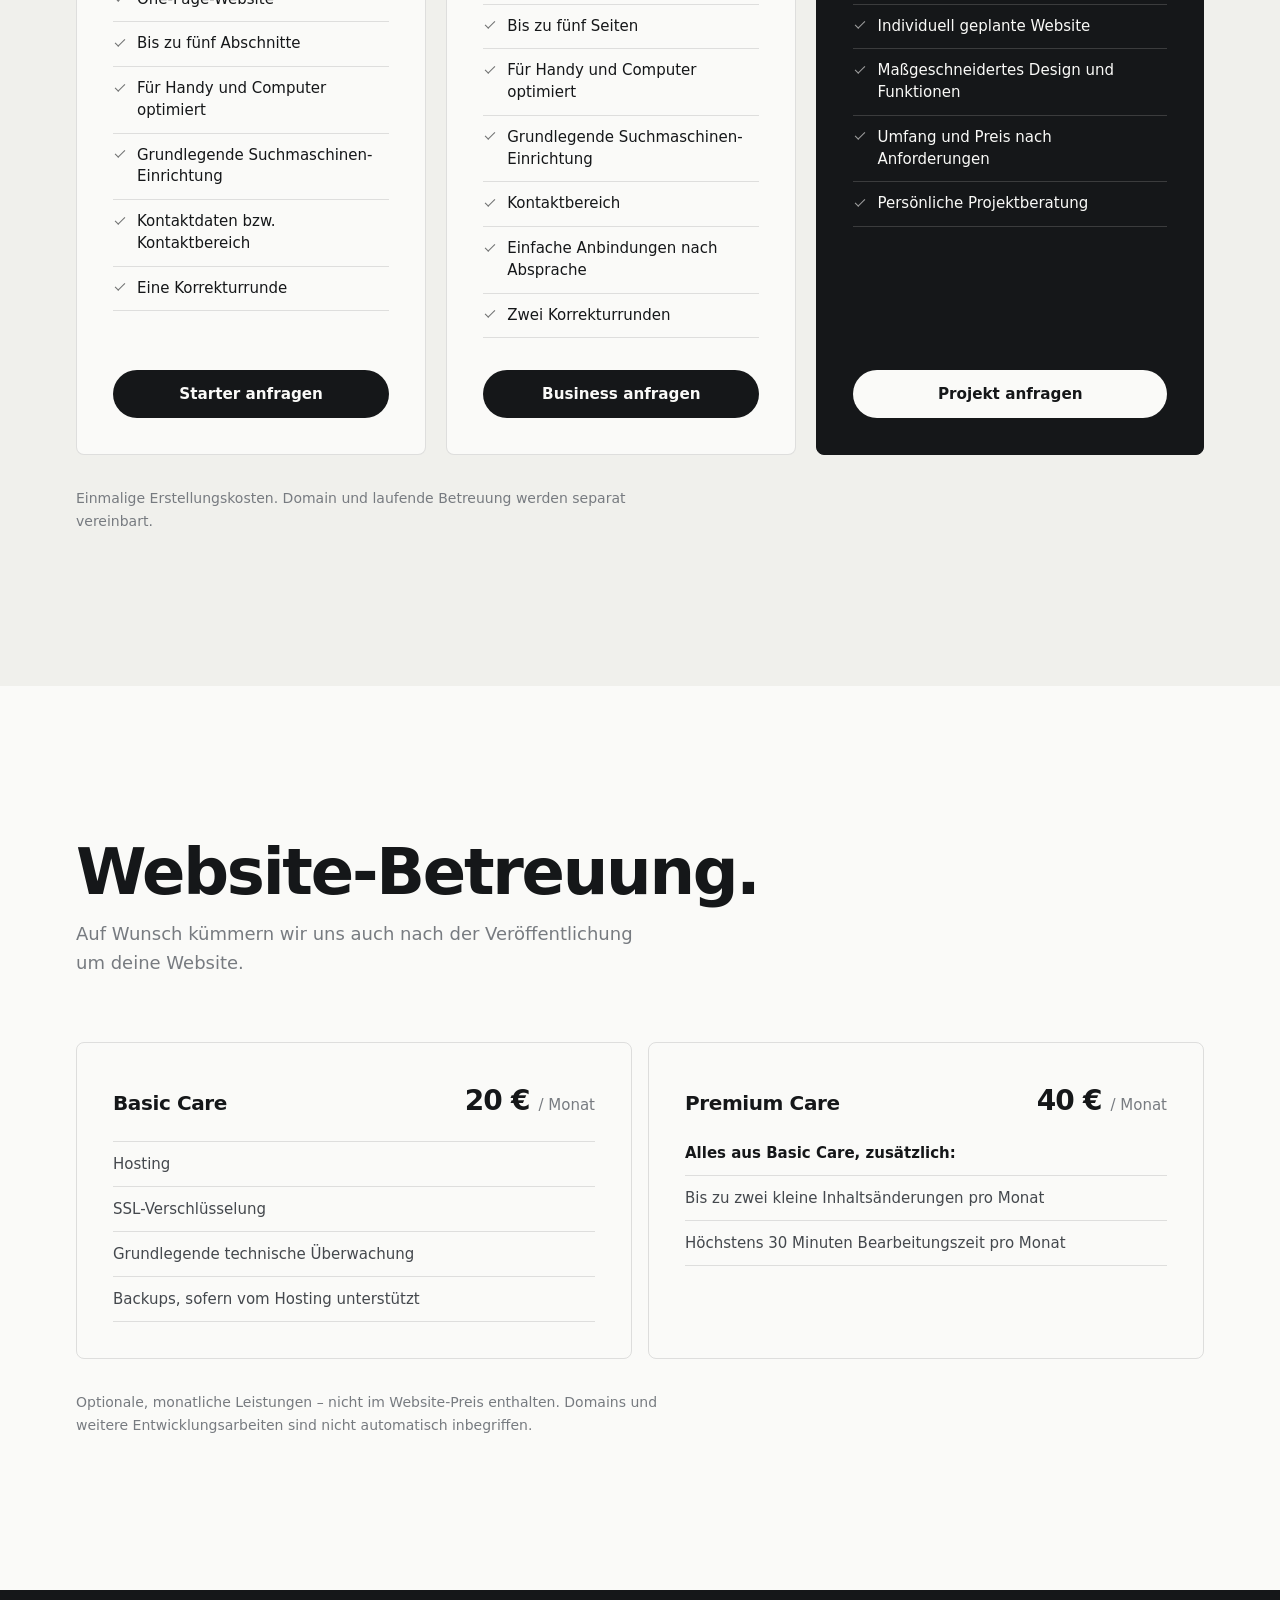
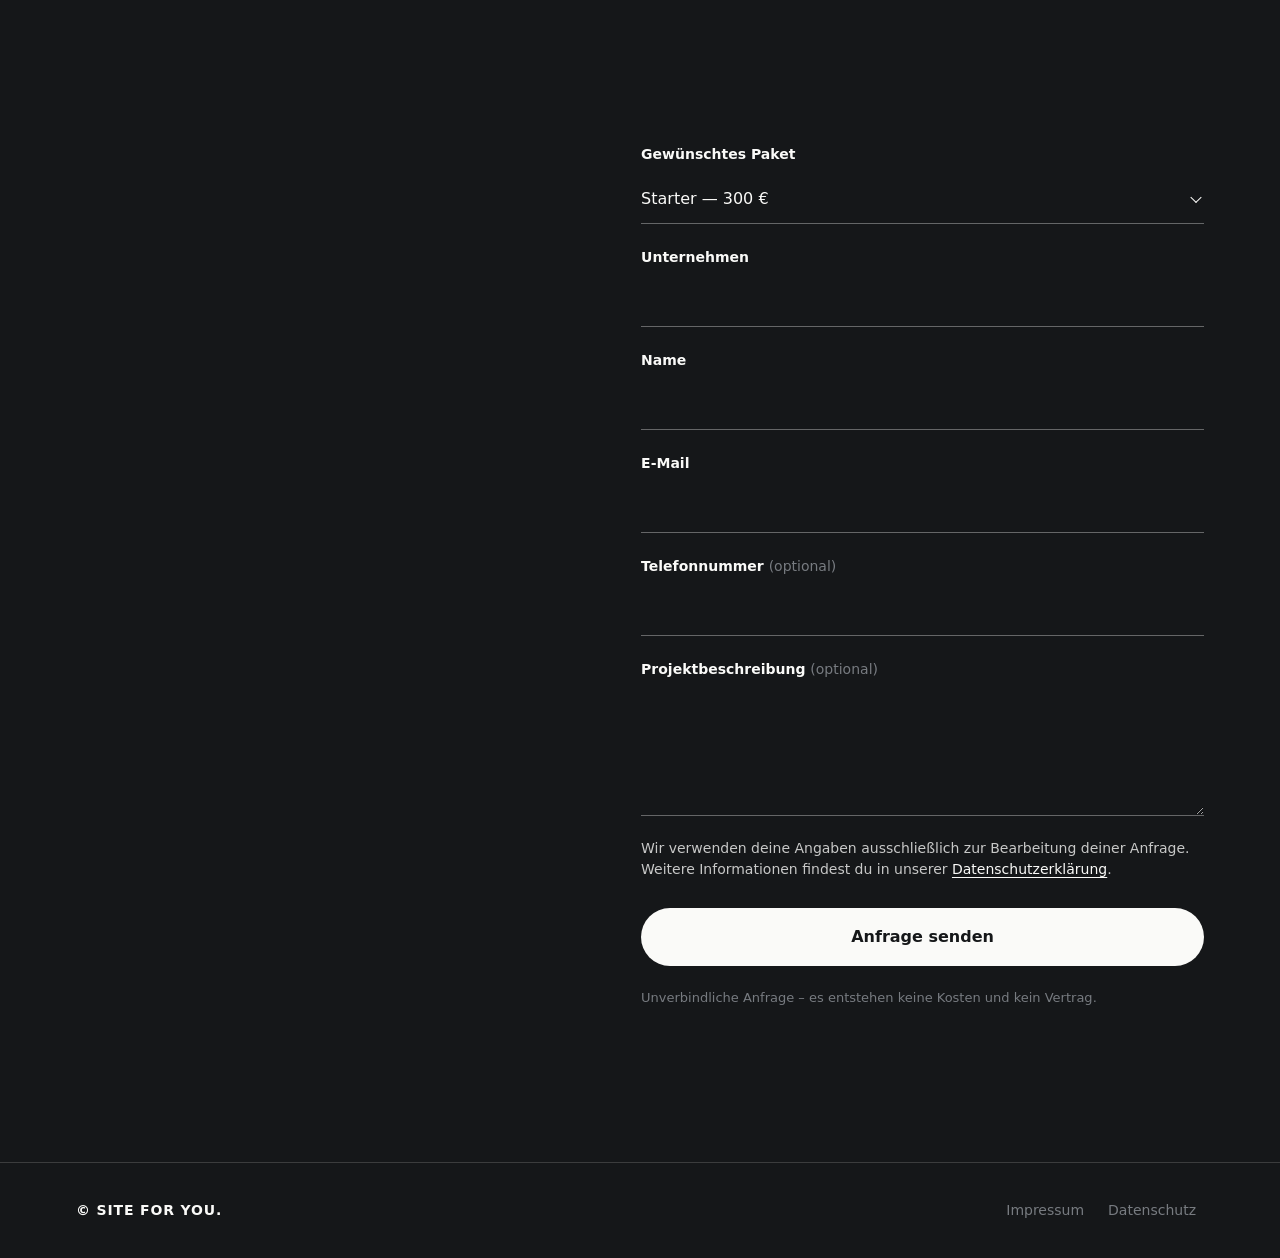
==== commit 55ed5d8e: "SiteForYou version - form works, animation are more consistent, links to demosites were added" ====
--- a/index.html
+++ b/index.html
@@ -8,15 +8,14 @@
   <meta name="theme-color" content="#151719">
   <link rel="icon" href="assets/favicon.svg" type="image/svg+xml">
 
-  <!-- FINAL DOMAIN: Trage unten deine echte Domain ein (statt https://example.invalid),
-       sobald sie feststeht. Für das Vorschaubild ggf. assets/og-image.png (1200×630) ergänzen. -->
-  <link rel="canonical" href="https://example.invalid/">
+  <!-- Produktions-Domain: https://siteforyou.at (bei Domainwechsel hier und bei og:url anpassen). -->
+  <link rel="canonical" href="https://siteforyou.at/">
   <meta property="og:type" content="website">
   <meta property="og:locale" content="de_AT">
   <meta property="og:site_name" content="SITE FOR YOU.">
   <meta property="og:title" content="SITE FOR YOU. — Deine Website. Ganz einfach.">
   <meta property="og:description" content="Moderne Websites für kleine Unternehmen. Klare Preise. Einfacher Ablauf.">
-  <meta property="og:url" content="https://example.invalid/">
+  <meta property="og:url" content="https://siteforyou.at/">
   <!-- <meta property="og:image" content="https://DEINE-DOMAIN/assets/og-image.png"> -->
   <meta name="twitter:card" content="summary">
 
@@ -224,8 +223,14 @@
           </div>
 
           <div class="field">
-            <label for="name">Name / Unternehmen</label>
-            <input id="name" name="Name" type="text" autocomplete="organization" required aria-describedby="name-err">
+            <label for="company">Unternehmen</label>
+            <input id="company" name="Unternehmen" type="text" autocomplete="organization" maxlength="100" required aria-describedby="company-err">
+            <p class="err" id="company-err" role="alert"></p>
+          </div>
+
+          <div class="field">
+            <label for="name">Name</label>
+            <input id="name" name="Kontaktperson" type="text" autocomplete="name" maxlength="100" required aria-describedby="name-err">
             <p class="err" id="name-err" role="alert"></p>
           </div>
 
@@ -236,8 +241,13 @@
           </div>
 
           <div class="field">
-            <label for="message">Nachricht <span class="opt">(optional)</span></label>
-            <textarea id="message" name="Nachricht" rows="4"></textarea>
+            <label for="phone">Telefonnummer <span class="opt">(optional)</span></label>
+            <input id="phone" name="Telefon" type="tel" inputmode="tel" autocomplete="tel" maxlength="40">
+          </div>
+
+          <div class="field">
+            <label for="message">Projektbeschreibung <span class="opt">(optional)</span></label>
+            <textarea id="message" name="Projektbeschreibung" rows="4" maxlength="3000"></textarea>
           </div>
 
           <!-- Spam-Falle: für Menschen unsichtbar -->
@@ -245,6 +255,7 @@
             <label>Nicht ausfüllen <input type="text" name="_gotcha" tabindex="-1" autocomplete="off"></label>
           </div>
 
+          <p class="form__privacy">Wir verwenden deine Angaben ausschließlich zur Bearbeitung deiner Anfrage. Weitere Informationen findest du in unserer <a href="datenschutz.html">Datenschutzerklärung</a>.</p>
           <button class="btn btn--dark btn--block btn--large" type="submit" id="submit">
             <span class="btn__label">Anfrage senden</span>
           </button>
--- a/styles.css
+++ b/styles.css
@@ -186,6 +186,8 @@
 .form .btn--dark { background: var(--light); color: var(--dark); margin-top: 6px; }
 .form .btn--dark:hover { background: var(--white); }
 .form__hint { color: var(--muted); font-size: .8125rem; }
+.form__privacy { color: rgba(250, 250, 248, .78); font-size: .875rem; line-height: 1.5; }
+.form__privacy a { color: var(--light); text-underline-offset: 3px; }
 .hp { position: absolute; left: -9999px; width: 1px; height: 1px; overflow: hidden; }
 .btn.is-loading .btn__label::after { content: ""; display: inline-block; width: 14px; height: 14px; margin-left: 10px; vertical-align: -2px; border: 2px solid currentColor; border-right-color: transparent; border-radius: 50%; animation: spin .7s linear infinite; }
 @keyframes spin { to { transform: rotate(360deg); } }
@@ -212,6 +214,9 @@
 .legal h1 { font-size: clamp(2.25rem, 8vw, 4rem); letter-spacing: -.04em; line-height: 1; margin-bottom: 32px; }
 .legal h2 { font-size: 1.25rem; letter-spacing: -.01em; margin: 32px 0 8px; }
 .legal p { color: #44484d; margin-bottom: 12px; }
+.legal ul { list-style: disc; padding-left: 1.25rem; margin-bottom: 12px; color: #44484d; }
+.legal li { margin-bottom: 4px; }
+.legal a { text-underline-offset: 3px; overflow-wrap: anywhere; }
 .legal__warn { border: 1px dashed var(--muted); border-radius: 6px; padding: 16px 20px; margin-bottom: 32px; color: var(--dark) !important; background: var(--light-2); }
 .legal__back { display: inline-block; margin-top: 32px; }
 
@@ -221,6 +226,8 @@
 .js .hero__title .line > span { transform: translateY(105%); animation: rise 1s var(--ease) forwards; }
 .js .hero__title .line:nth-child(2) > span { animation-delay: .12s; }
 .js .hero__meta, .js .hero__bottom { opacity: 0; animation: fade .9s .45s var(--ease) forwards; }
+.js .hero.is-reset .hero__title .line > span { animation: none; transform: translateY(105%); }
+.js .hero.is-reset .hero__meta, .js .hero.is-reset .hero__bottom { animation: none; opacity: 0; }
 @keyframes rise { to { transform: none; } }
 @keyframes fade { to { opacity: 1; } }
 
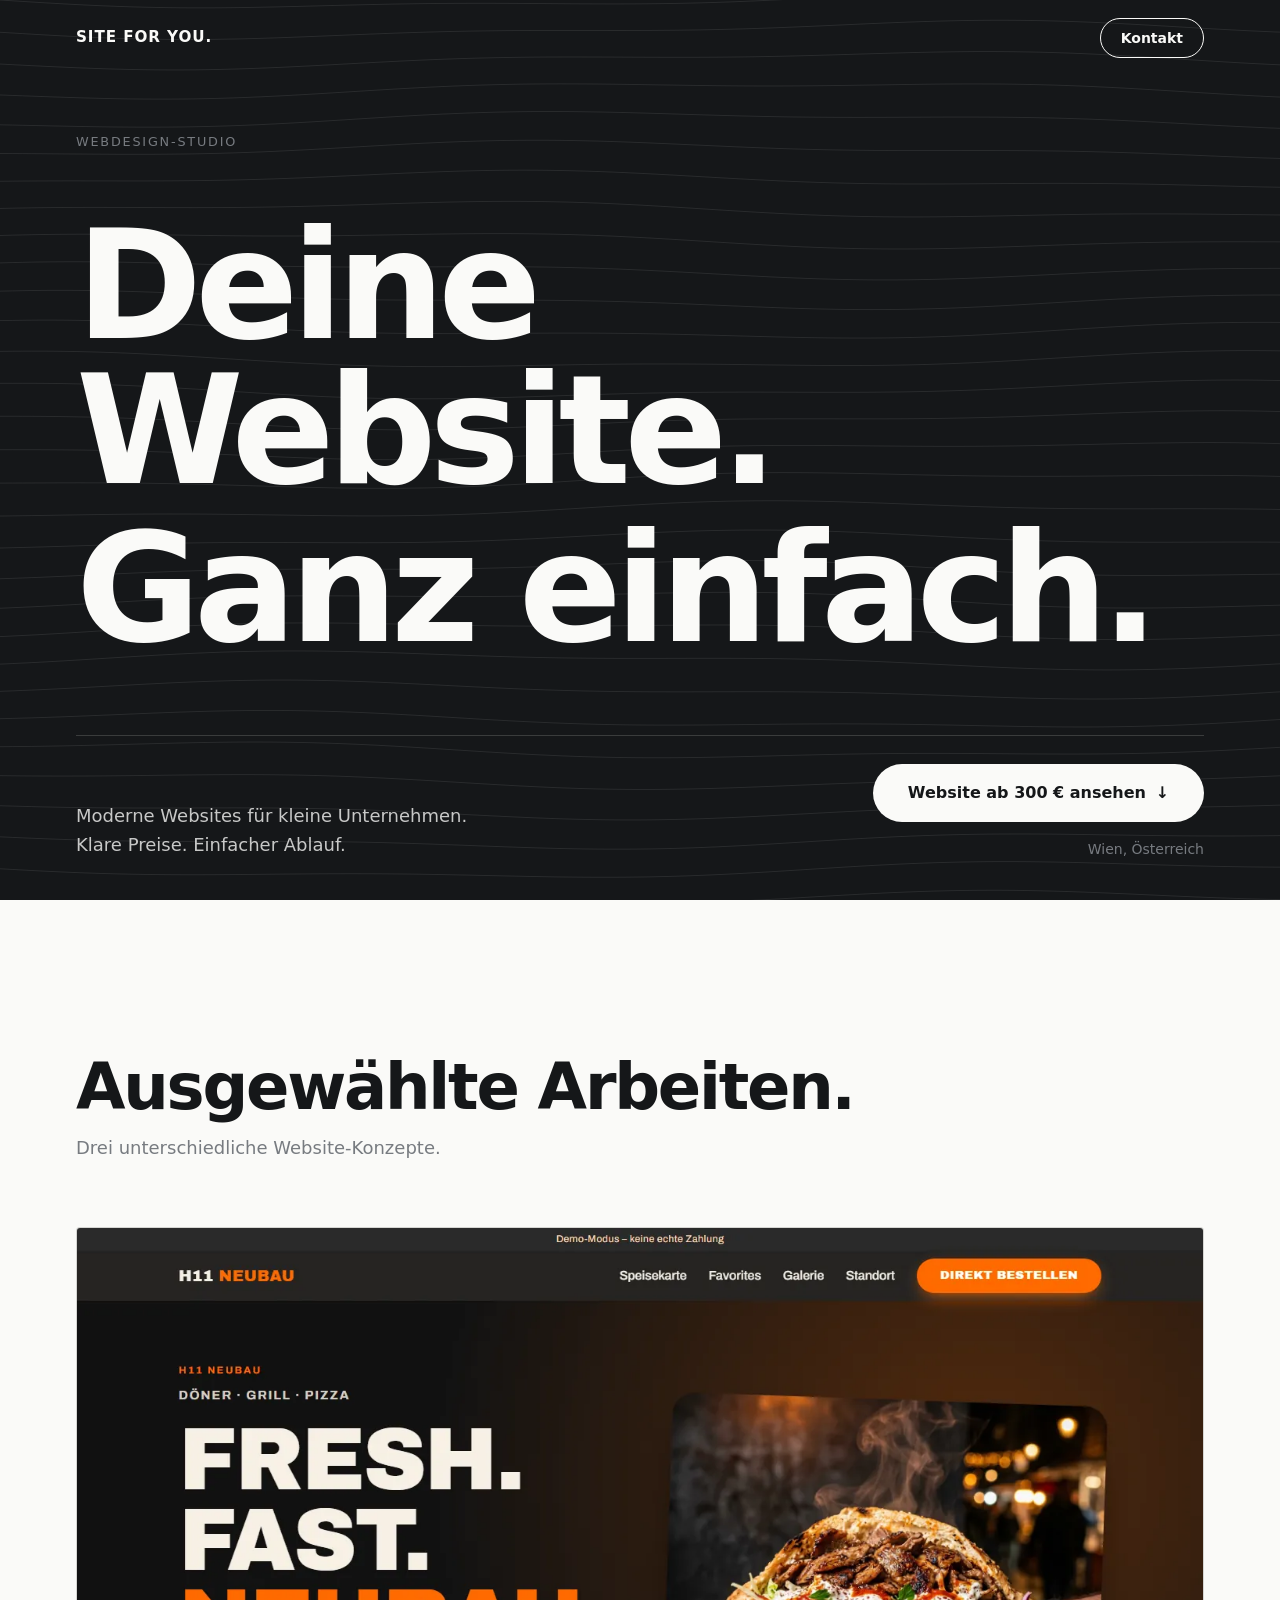
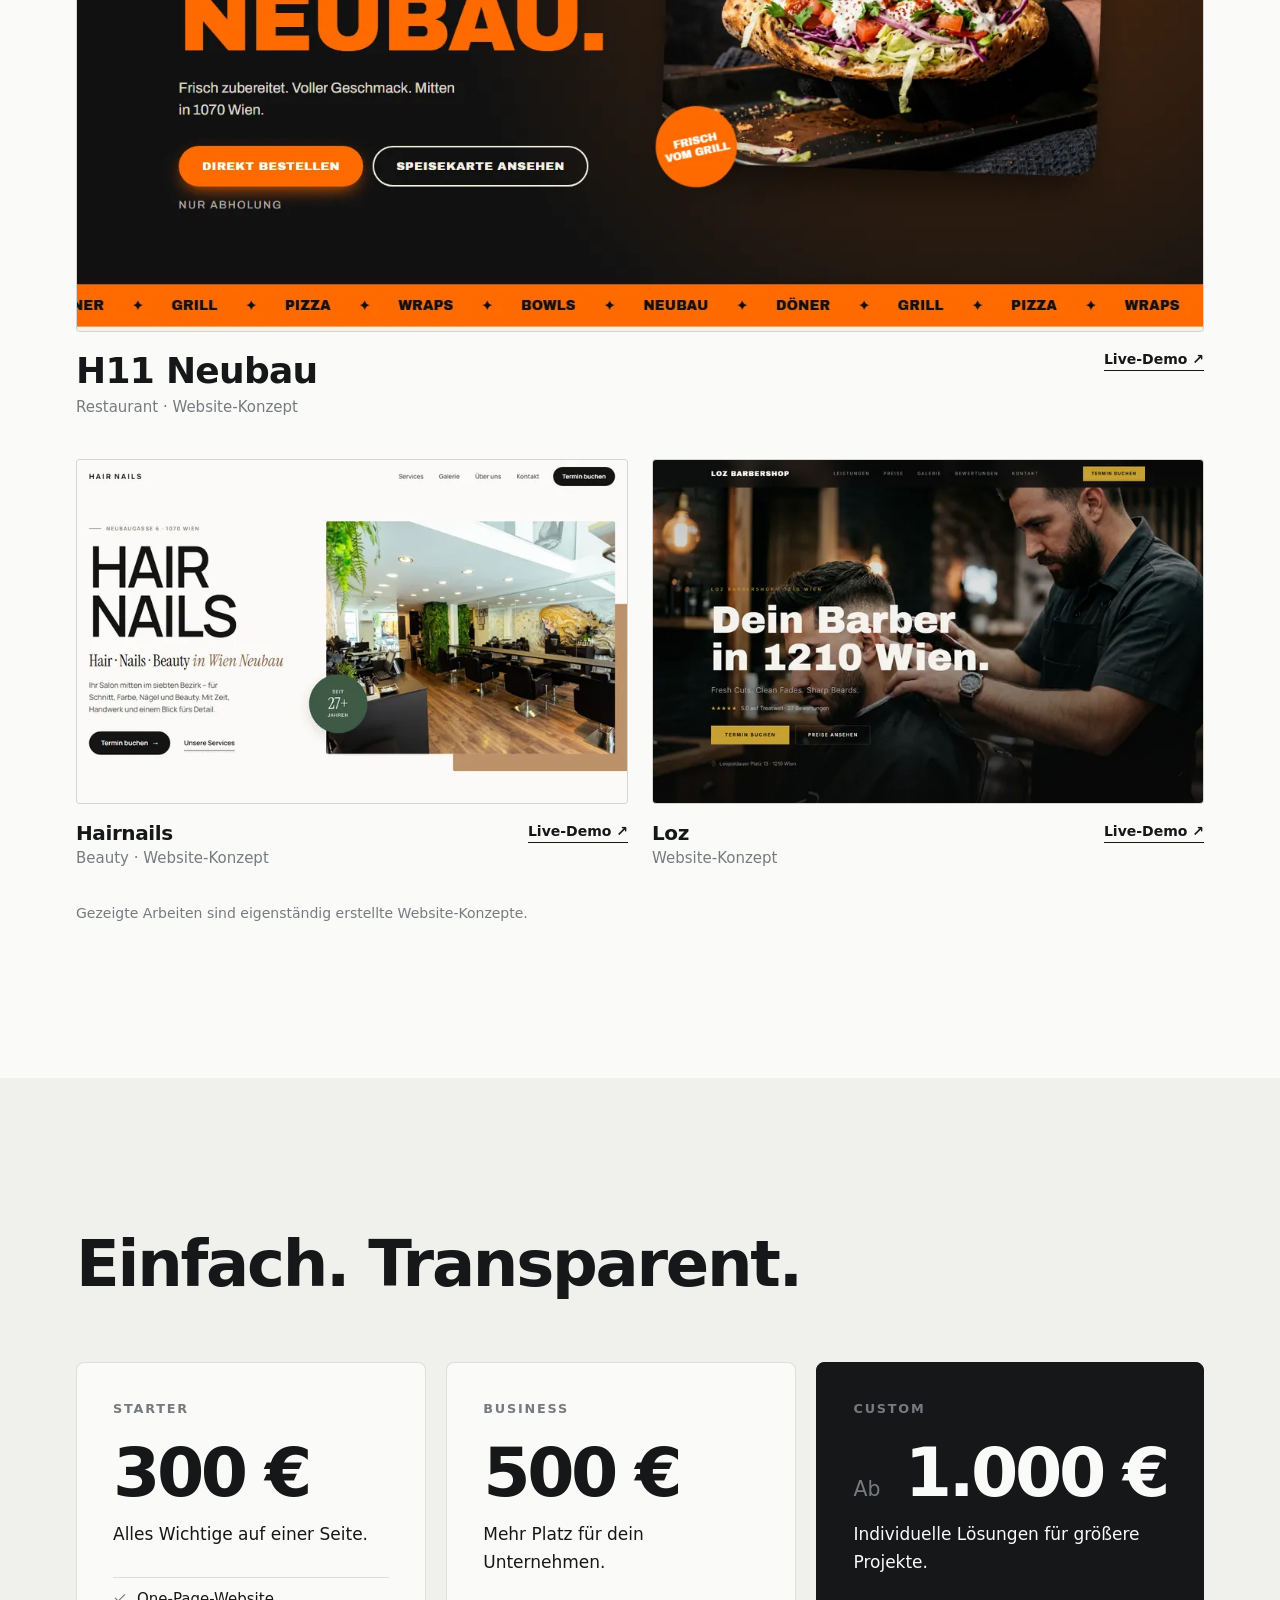
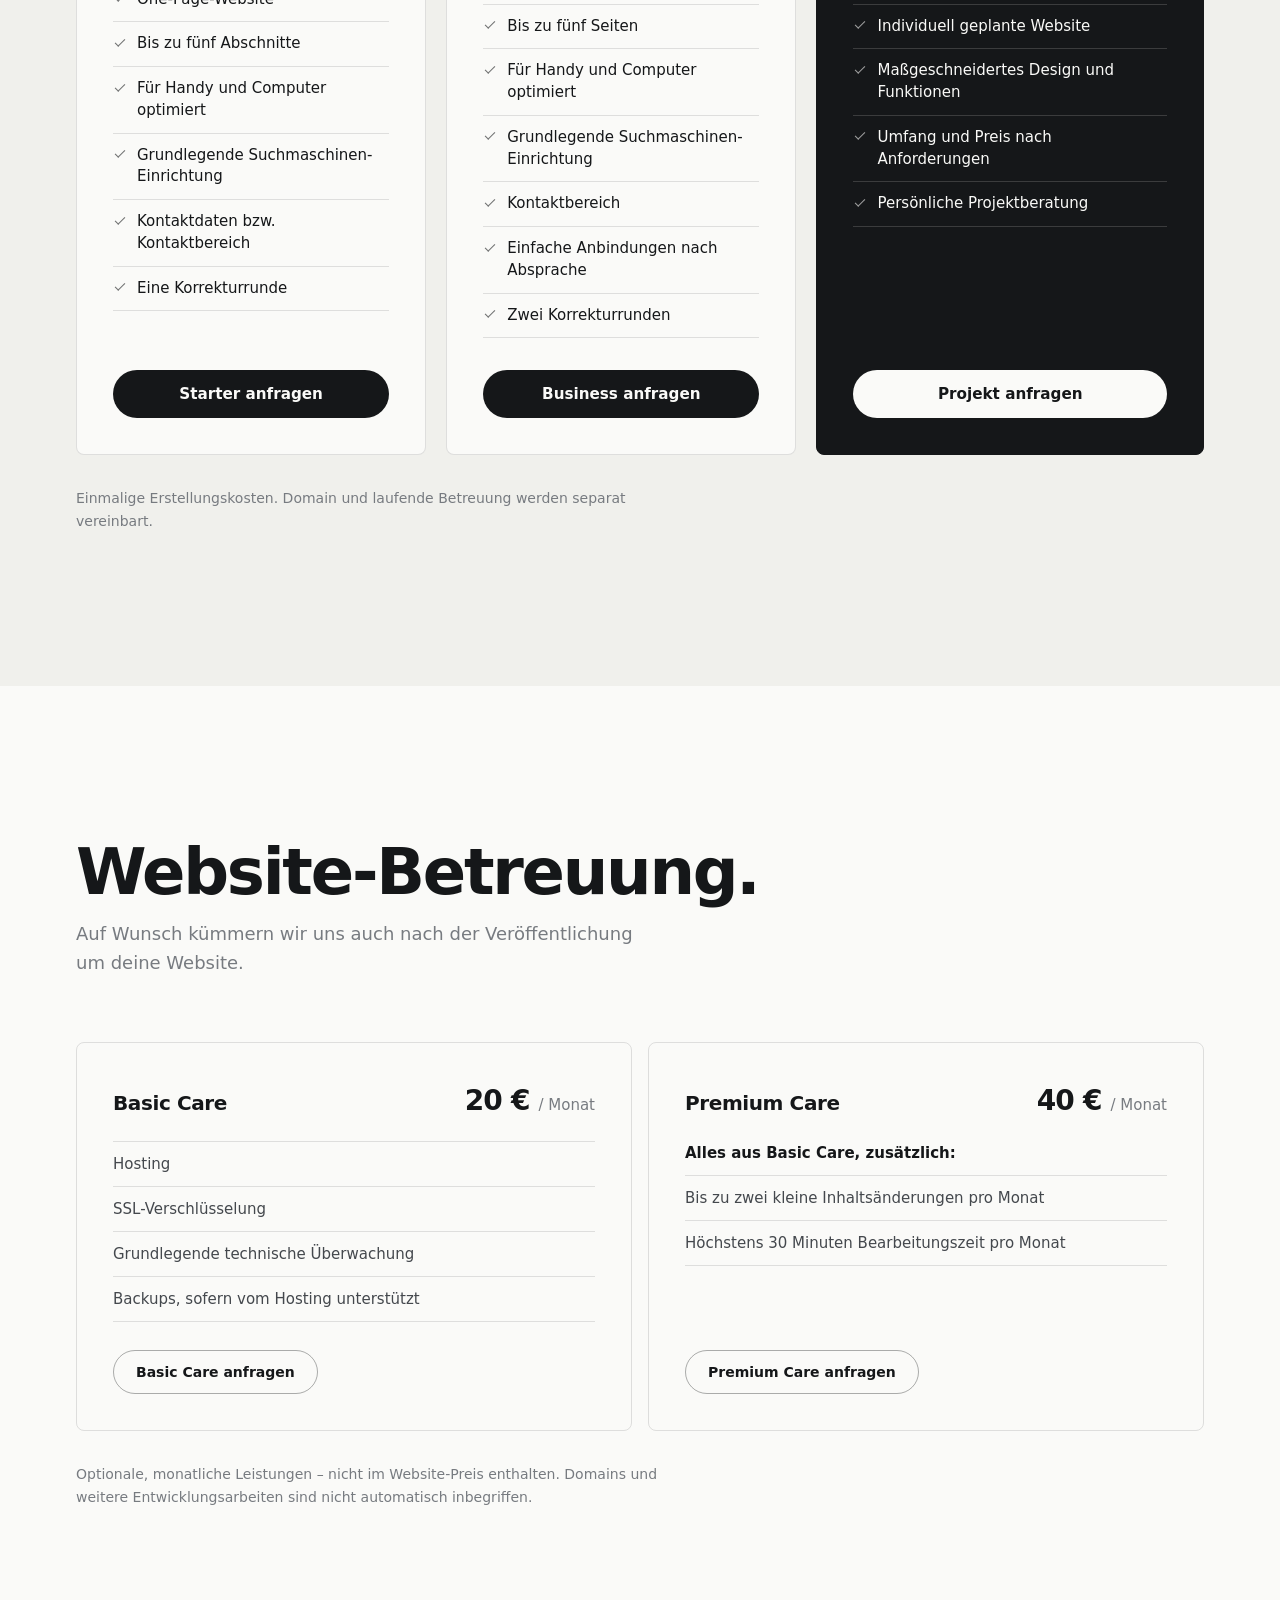
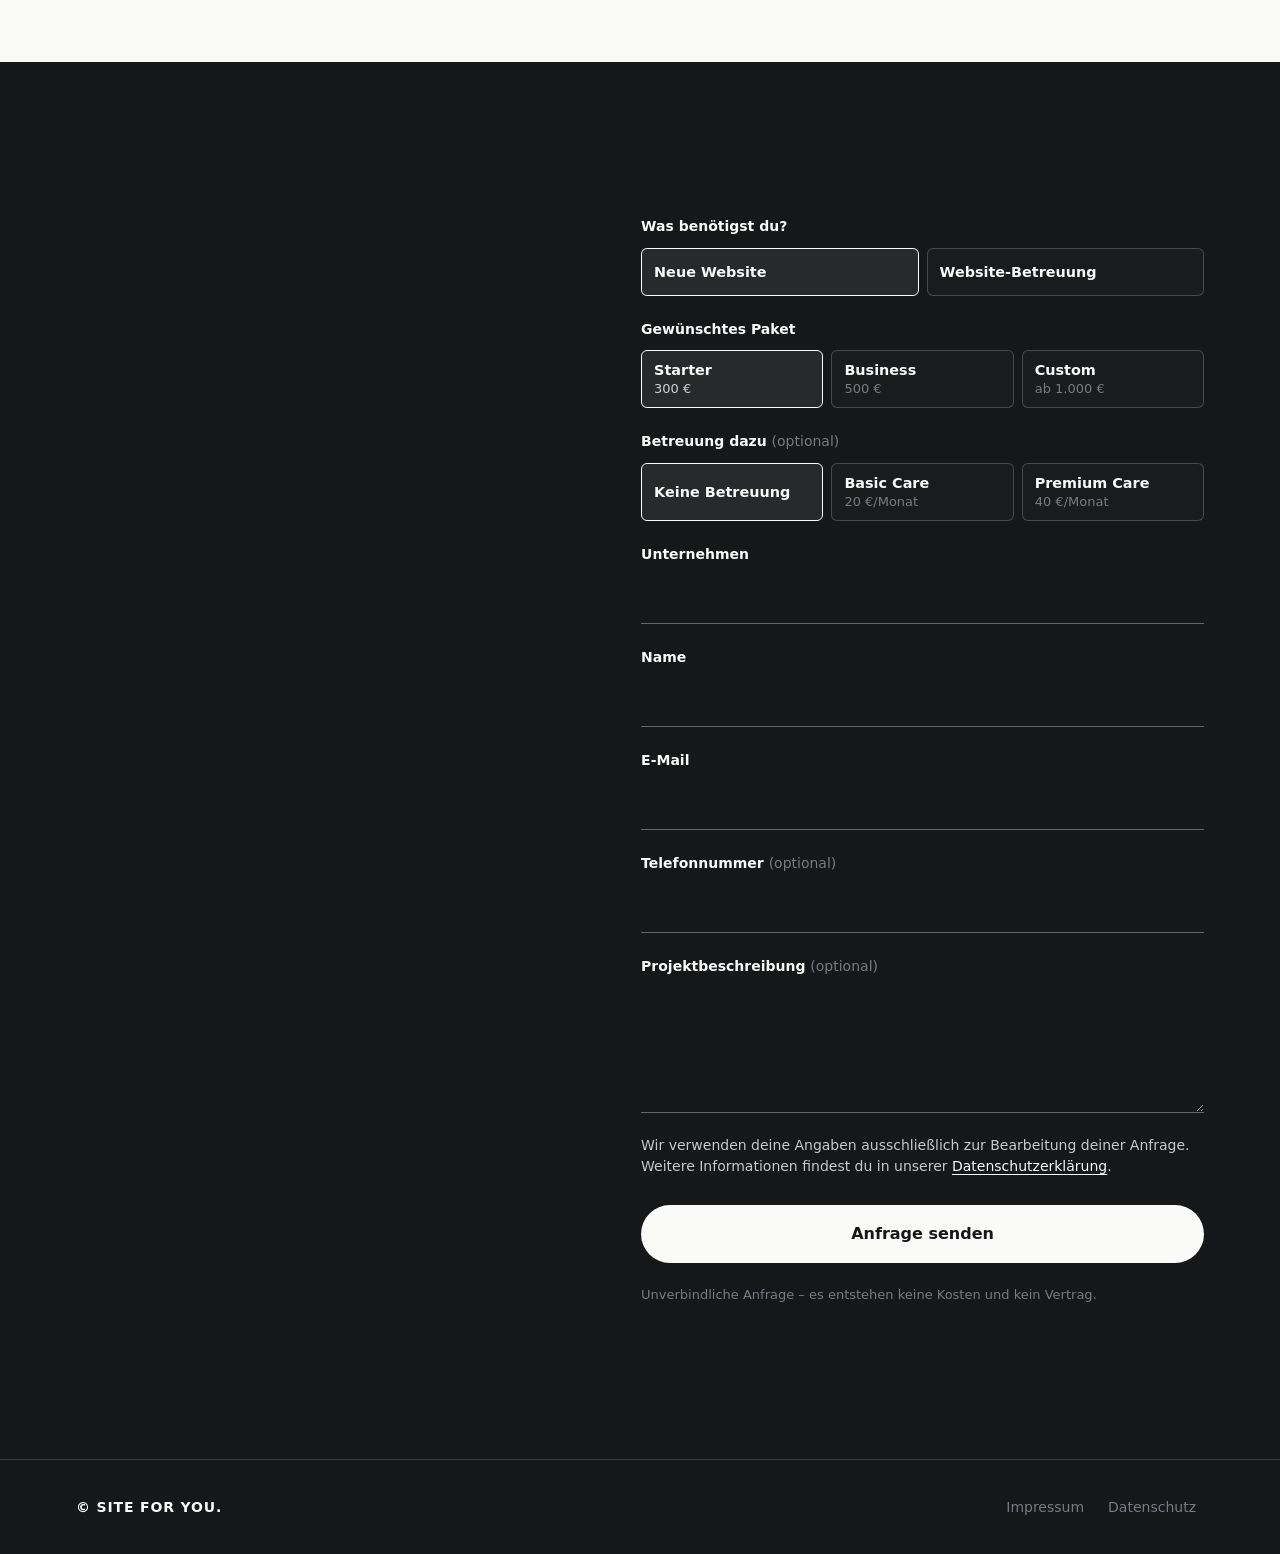
==== commit e210edff: "SiteForYou version - better form, realistik_interactive pictures, intelegent cursor on header" ====
--- a/index.html
+++ b/index.html
@@ -23,6 +23,7 @@
   <link rel="stylesheet" href="styles.css">
   <script src="config.js"></script>
   <script src="script.js" defer></script>
+  <script src="effects.js" defer></script>
 </head>
 <body>
   <a class="skip" href="#arbeiten">Zum Inhalt springen</a>
@@ -37,6 +38,7 @@
   <main id="top">
     <!-- 1. HERO -->
     <section class="hero" aria-labelledby="hero-title">
+      <canvas class="hero__fx" id="hero-fx" aria-hidden="true"></canvas>
       <div class="wrap hero__in">
         <p class="hero__meta">Webdesign-Studio</p>
         <h1 id="hero-title" class="hero__title">
@@ -181,6 +183,7 @@
               <li>Grundlegende technische Überwachung</li>
               <li>Backups, sofern vom Hosting unterstützt</li>
             </ul>
+            <a class="btn btn--outline care__cta" href="#kontakt" data-care="basic">Basic Care anfragen</a>
           </article>
 
           <article class="care__item reveal">
@@ -193,6 +196,7 @@
               <li>Bis zu zwei kleine Inhaltsänderungen pro Monat</li>
               <li>Höchstens 30 Minuten Bearbeitungszeit pro Monat</li>
             </ul>
+            <a class="btn btn--outline care__cta" href="#kontakt" data-care="premium">Premium Care anfragen</a>
           </article>
         </div>
         <p class="note reveal">Optionale, monatliche Leistungen – nicht im Website-Preis enthalten. Domains und weitere Entwicklungsarbeiten sind nicht automatisch inbegriffen.</p>
@@ -211,16 +215,32 @@
         </div>
 
         <form class="form reveal" id="form" novalidate>
-          <div class="field">
-            <label for="package">Gewünschtes Paket</label>
-            <div class="select">
-              <select id="package" name="Paket" required>
-                <option value="Starter — 300 €">Starter — 300 €</option>
-                <option value="Business — 500 €">Business — 500 €</option>
-                <option value="Custom — ab 1.000 €">Custom — ab 1.000 €</option>
-              </select>
-            </div>
-          </div>
+          <fieldset class="choice">
+            <legend>Was benötigst du?</legend>
+            <div class="choice__grid choice__grid--2">
+              <label class="rc"><input type="radio" name="Anfrageart" value="Neue Website" checked><span class="rc__body"><span class="rc__name">Neue Website</span></span></label>
+              <label class="rc"><input type="radio" name="Anfrageart" value="Website-Betreuung"><span class="rc__body"><span class="rc__name">Website-Betreuung</span></span></label>
+            </div>
+          </fieldset>
+
+          <fieldset class="choice" id="fs-website">
+            <legend>Gewünschtes Paket</legend>
+            <div class="choice__grid">
+              <label class="rc"><input type="radio" name="Website-Paket" value="Starter — 300 €" checked><span class="rc__body"><span class="rc__name">Starter</span><span class="rc__price">300 €</span></span></label>
+              <label class="rc"><input type="radio" name="Website-Paket" value="Business — 500 €"><span class="rc__body"><span class="rc__name">Business</span><span class="rc__price">500 €</span></span></label>
+              <label class="rc"><input type="radio" name="Website-Paket" value="Custom — ab 1.000 €"><span class="rc__body"><span class="rc__name">Custom</span><span class="rc__price">ab 1.000 €</span></span></label>
+            </div>
+          </fieldset>
+
+          <fieldset class="choice" id="fs-care">
+            <legend id="care-legend">Betreuung dazu <span class="opt">(optional)</span></legend>
+            <div class="choice__grid">
+              <label class="rc" id="opt-care-none"><input type="radio" name="Betreuung" value="Keine Betreuung" checked><span class="rc__body"><span class="rc__name">Keine Betreuung</span></span></label>
+              <label class="rc"><input type="radio" name="Betreuung" value="Basic Care — 20 €/Monat" data-care="basic"><span class="rc__body"><span class="rc__name">Basic Care</span><span class="rc__price">20 €/Monat</span></span></label>
+              <label class="rc"><input type="radio" name="Betreuung" value="Premium Care — 40 €/Monat" data-care="premium"><span class="rc__body"><span class="rc__name">Premium Care</span><span class="rc__price">40 €/Monat</span></span></label>
+            </div>
+            <p class="choice__note" id="care-note" hidden>Die Betreuung bestehender Websites erfolgt nach technischer Prüfung.</p>
+          </fieldset>
 
           <div class="field">
             <label for="company">Unternehmen</label>
@@ -243,6 +263,12 @@
           <div class="field">
             <label for="phone">Telefonnummer <span class="opt">(optional)</span></label>
             <input id="phone" name="Telefon" type="tel" inputmode="tel" autocomplete="tel" maxlength="40">
+          </div>
+
+          <div class="field" id="field-url" hidden>
+            <label for="url">Bestehende Website <span class="opt">(optional)</span></label>
+            <input id="url" name="Bestehende-Website" type="url" inputmode="url" autocomplete="url" maxlength="200" placeholder="https://" aria-describedby="url-err">
+            <p class="err" id="url-err" role="alert"></p>
           </div>
 
           <div class="field">
--- a/styles.css
+++ b/styles.css
@@ -118,9 +118,6 @@
 .project.is-live .project__cta { color: var(--dark); border-bottom: 1px solid currentColor; padding-top: 0; }
 .project.is-live .project__cta::after { content: " ↗"; }
 .project:not(.is-live) .project__link { cursor: default; }
-.project.is-live .project__link:hover img,
-.project.is-live .project__link:hover .project__media { transform: none; }
-.project.is-live .project__link:hover img { transform: scale(1.025); }
 .project--featured .project__media { aspect-ratio: 16 / 10; }
 .project--featured .project__info h3 { font-size: clamp(1.5rem, 4vw, 2.25rem); }
 
@@ -258,3 +255,76 @@
   .contact__in { grid-template-columns: 5fr 6fr; gap: 96px; }
   .contact__intro { position: sticky; top: calc(var(--header-h) + 24px); align-self: start; }
 }
+
+/* ==========================================================================
+   Erweiterungen: Formular-Controls, Care-CTAs, Filament-Hero, 3D-Karten
+   ========================================================================== */
+
+/* ---------- Care-CTA ---------- */
+.care__item { display: flex; flex-direction: column; }
+.care__list { margin-bottom: 28px; }
+.care__cta { margin-top: auto; align-self: flex-start; }
+.btn--outline { min-height: 44px; padding: 0 22px; font-size: .875rem; background: transparent; color: var(--dark); border-color: rgba(21, 23, 25, .35); }
+.btn--outline:hover { background: var(--dark); color: var(--light); border-color: var(--dark); }
+
+/* ---------- Radio-Cards ---------- */
+.choice { border: 0; margin: 0; padding: 0; min-width: 0; display: grid; gap: 10px; }
+.choice[hidden], .rc[hidden], .field[hidden] { display: none !important; }
+.choice legend { padding: 0; margin-bottom: 10px; font-size: .875rem; font-weight: 600; }
+.choice__grid { display: grid; grid-auto-flow: column; grid-auto-columns: minmax(0, 1fr); gap: 8px; }
+.rc { position: relative; display: block; cursor: pointer; }
+.rc input { position: absolute; inset: 0; width: 100%; height: 100%; opacity: 0; margin: 0; cursor: pointer; min-height: 0; border: 0; }
+.rc__body {
+  display: flex; flex-direction: column; justify-content: center; gap: 2px; height: 100%; min-height: 56px;
+  padding: 10px 12px; border: 1px solid rgba(250, 250, 248, .2); border-radius: 6px;
+  background: rgba(250, 250, 248, .02); line-height: 1.25;
+  transition: border-color .25s var(--ease), background-color .25s var(--ease), color .25s var(--ease);
+}
+.rc__name { font-size: .9rem; font-weight: 600; overflow-wrap: anywhere; }
+.rc__price { font-size: .8125rem; color: var(--muted); transition: color .25s var(--ease); }
+.rc:hover .rc__body { border-color: rgba(250, 250, 248, .5); }
+.rc input:checked + .rc__body { border-color: var(--light); background: rgba(250, 250, 248, .08); }
+.rc input:checked + .rc__body .rc__price { color: rgba(250, 250, 248, .8); }
+.rc input:focus-visible + .rc__body { outline: 2px solid var(--light); outline-offset: 2px; }
+.choice__grid--2 .rc__body { min-height: 48px; }
+.choice__note { color: var(--muted); font-size: .8125rem; }
+.choice legend .opt { font-weight: 400; color: var(--muted); }
+@media (max-width: 380px) { .rc__body { padding: 10px 8px; } .rc__name { font-size: .8125rem; } }
+
+/* ---------- Eingabefelder: einheitlich, Autofill ---------- */
+input[type="text"], input[type="email"], input[type="tel"], input[type="url"], textarea {
+  background-color: transparent; color: var(--light); caret-color: var(--light);
+}
+input::placeholder, textarea::placeholder { color: rgba(250, 250, 248, .35); }
+input:-webkit-autofill,
+input:-webkit-autofill:hover,
+input:-webkit-autofill:focus,
+textarea:-webkit-autofill {
+  -webkit-text-fill-color: var(--light);
+  caret-color: var(--light);
+  -webkit-box-shadow: 0 0 0 1000px var(--dark) inset;
+  box-shadow: 0 0 0 1000px var(--dark) inset;
+  transition: background-color 9999s ease-in-out 0s;
+}
+input:autofill { box-shadow: 0 0 0 1000px var(--dark) inset; -webkit-text-fill-color: var(--light); }
+.field.is-invalid input:-webkit-autofill { -webkit-box-shadow: 0 0 0 1000px var(--dark) inset; }
+.contact { color-scheme: dark; }
+
+/* ---------- Hero: Filament-Canvas ---------- */
+.hero { position: relative; overflow: hidden; }
+.hero__fx { position: absolute; inset: 0; width: 100%; height: 100%; pointer-events: none; z-index: 0; }
+.hero__in { position: relative; z-index: 1; }
+
+/* ---------- 3D-Portfolio-Karten ---------- */
+.project.is-tilting { position: relative; z-index: 2; }
+.project__media { transform: perspective(1100px) rotateX(var(--rx, 0deg)) rotateY(var(--ry, 0deg)) scale(var(--s, 1)); transition: transform .7s var(--ease), border-color .35s; backface-visibility: hidden; }
+.project.is-tilting .project__media { transition: transform .18s ease-out, border-color .35s; will-change: transform; }
+.project__glare {
+  position: absolute; inset: 0; pointer-events: none; opacity: 0; transition: opacity .5s var(--ease);
+  background: radial-gradient(circle at var(--gx, 50%) var(--gy, 50%), rgba(255, 255, 255, .13), rgba(255, 255, 255, 0) 55%);
+}
+.project.is-tilting .project__glare { opacity: 1; }
+@media (prefers-reduced-motion: reduce) {
+  .project__media { transform: none !important; }
+  .project__glare { display: none; }
+}
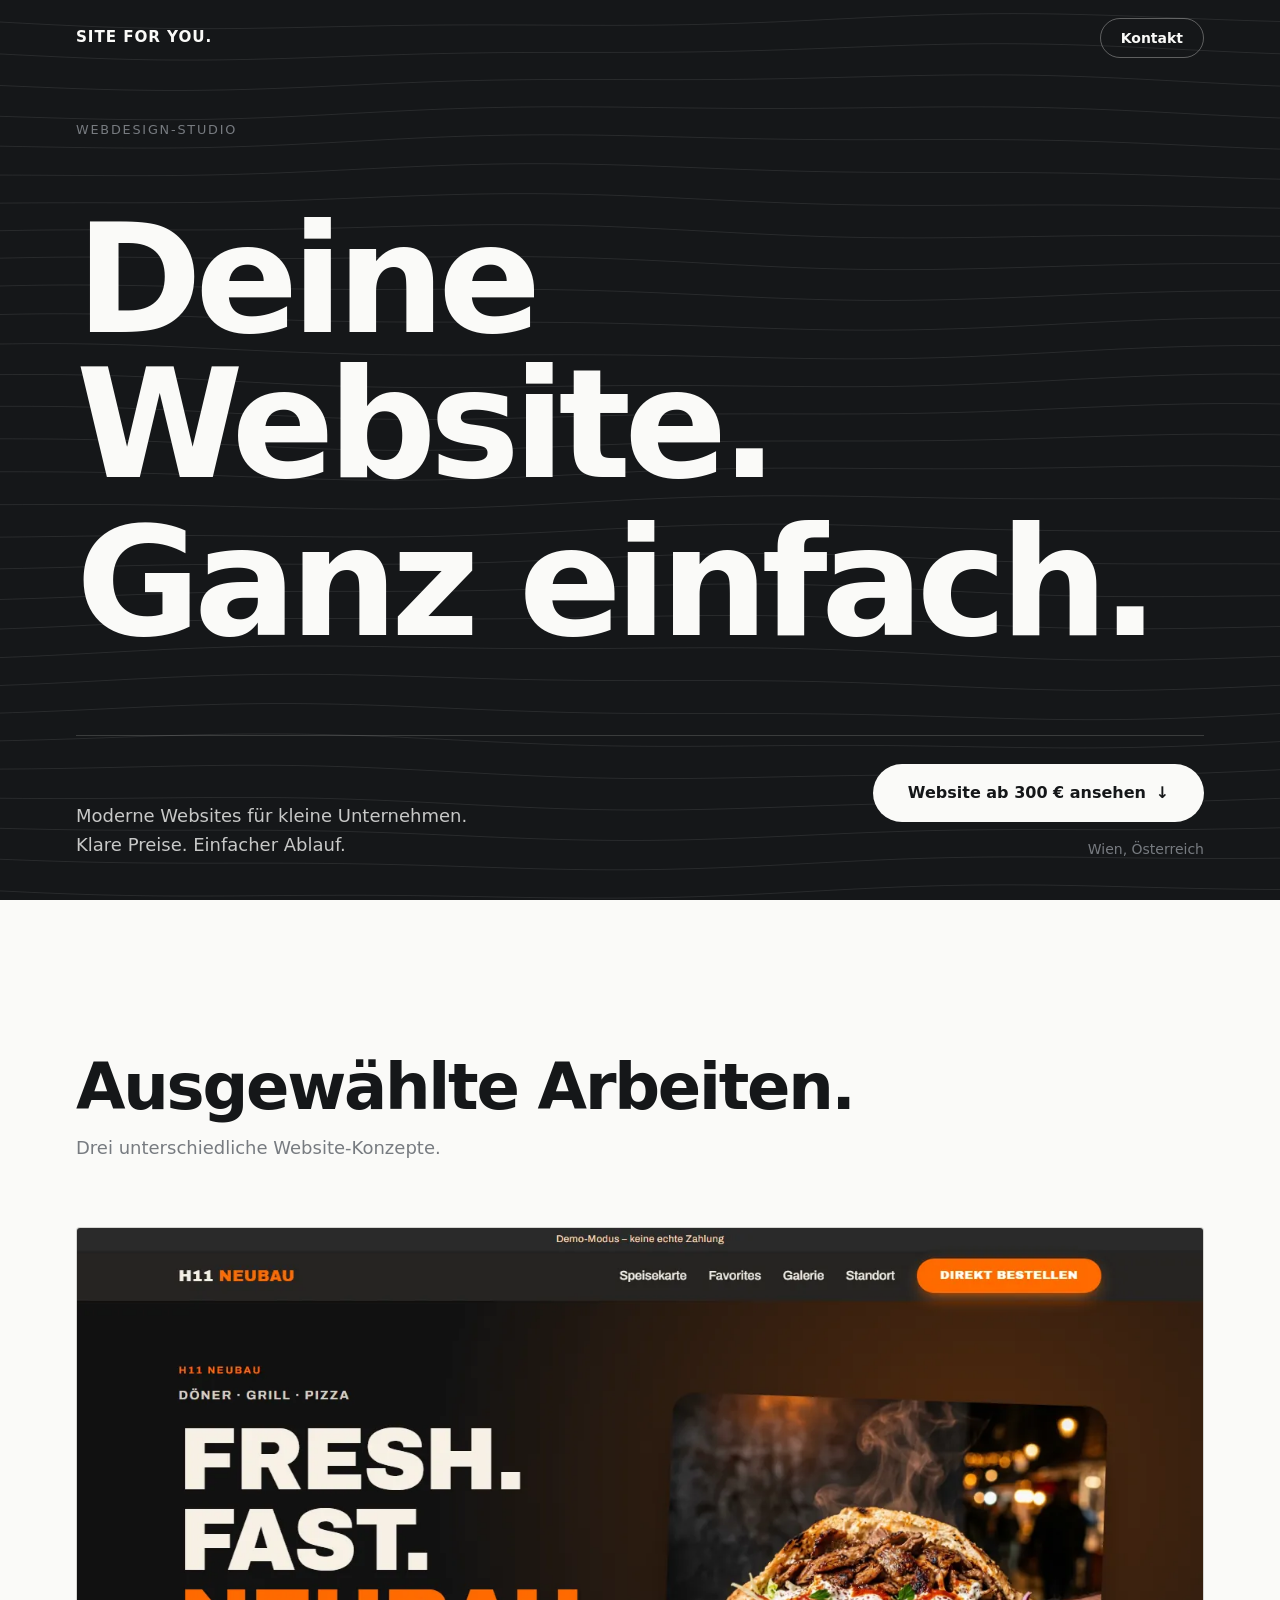
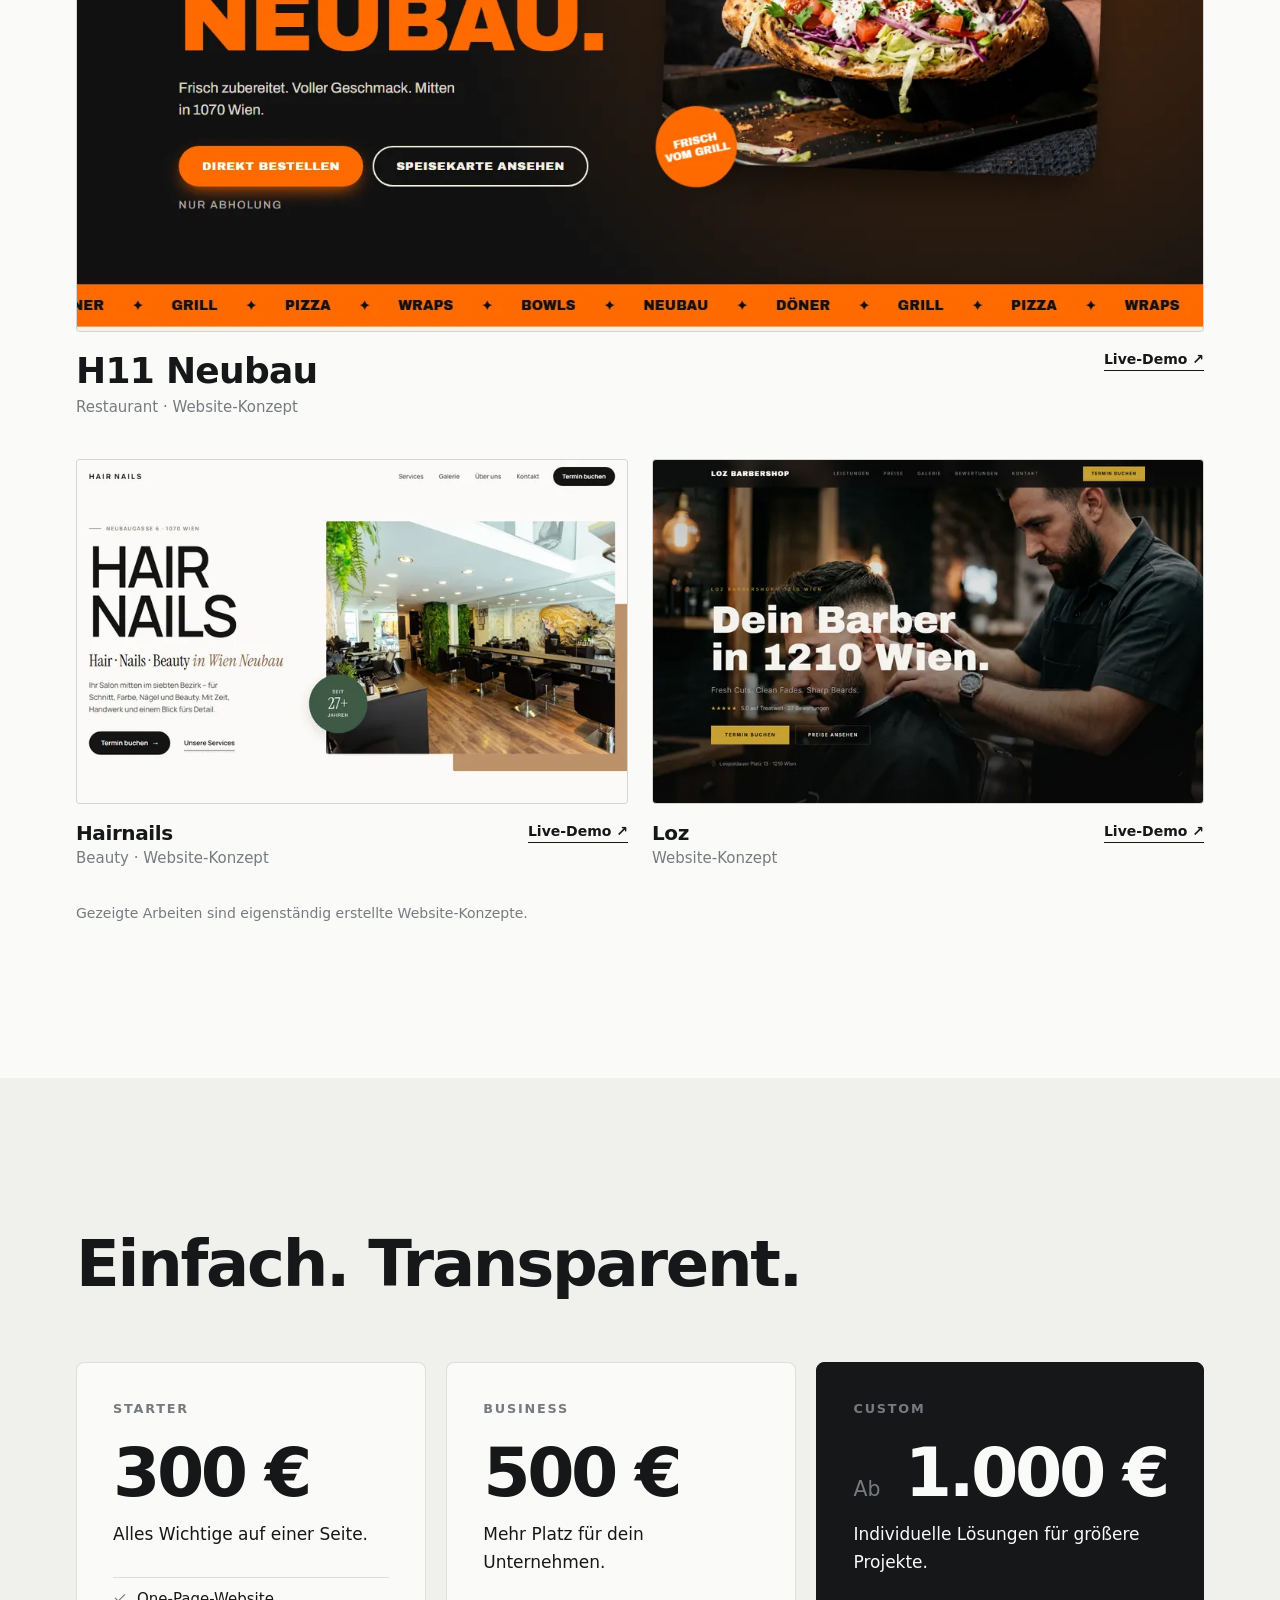
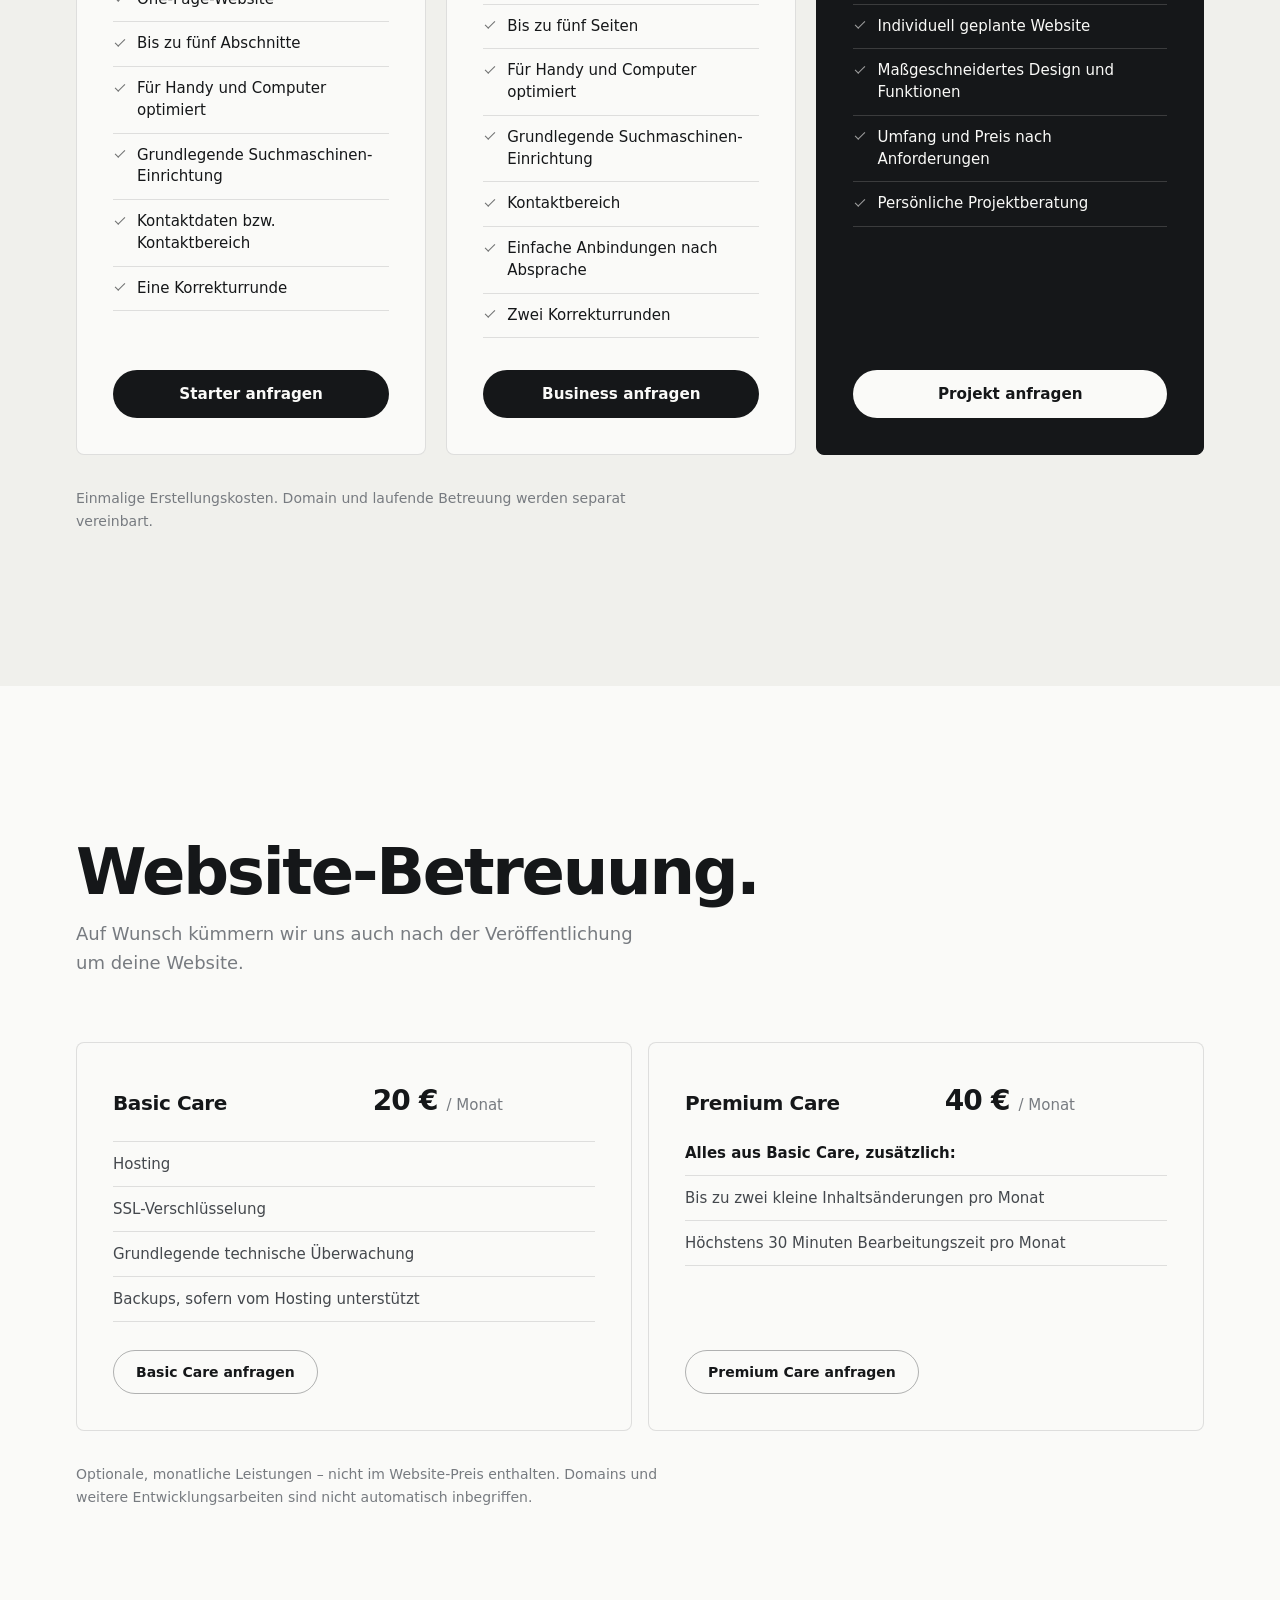
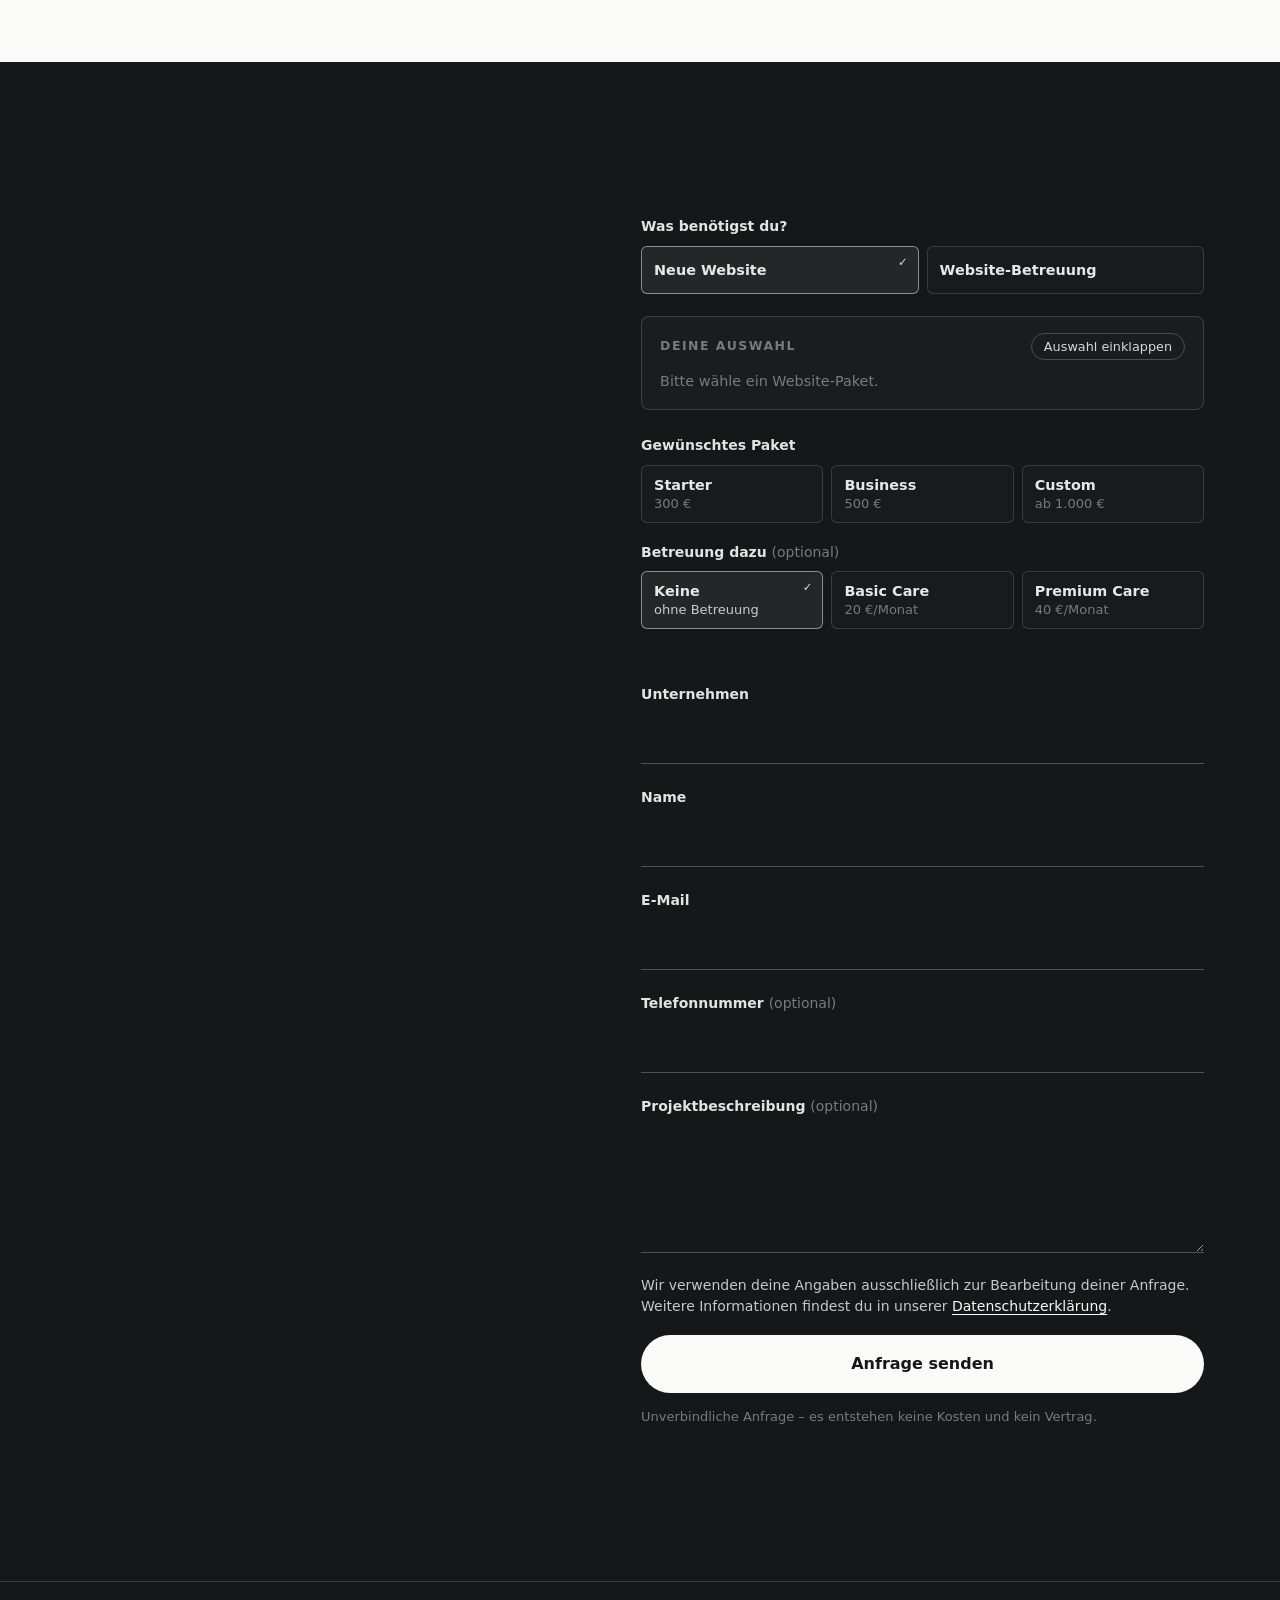
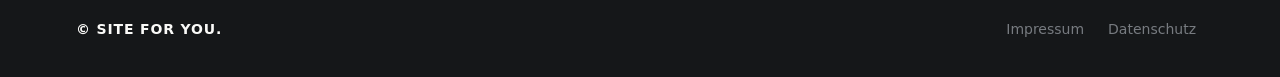
==== commit b69d04c5: "SiteForYou version - cursor, form animations, header, lines deleted, efficiency" ====
--- a/index.html
+++ b/index.html
@@ -20,10 +20,11 @@
   <meta name="twitter:card" content="summary">
 
   <script>document.documentElement.classList.add("js")</script>
-  <link rel="stylesheet" href="styles.css">
-  <script src="config.js"></script>
-  <script src="script.js" defer></script>
-  <script src="effects.js" defer></script>
+  <!-- ?v=… : bei jeder Änderung an CSS/JS erhöhen, damit Browser nie veraltete Dateien nutzen -->
+  <link rel="stylesheet" href="styles.css?v=20261107">
+  <script src="config.js?v=20261107"></script>
+  <script src="script.js?v=20261107" defer></script>
+  <script src="effects.js?v=20261107" defer></script>
 </head>
 <body>
   <a class="skip" href="#arbeiten">Zum Inhalt springen</a>
@@ -34,6 +35,9 @@
       <a class="btn btn--small" href="#kontakt">Kontakt</a>
     </div>
   </header>
+
+  <!-- Dekorative Ebene für sanfte Tiefe bei Abschnittswechseln (keine Interaktion) -->
+  <div class="depth-veil" id="depth-veil" aria-hidden="true"></div>
 
   <main id="top">
     <!-- 1. HERO -->
@@ -55,7 +59,9 @@
       </div>
     </section>
 
-    <!-- 2. SELECTED WORK -->
+    <!-- 2. SELECTED WORK
+         Die Links stehen bewusst direkt im HTML (funktionieren ohne JavaScript und unabhängig von
+         zwischengespeicherten Dateien). config.js kann sie bei Bedarf überschreiben. -->
     <section class="section" id="arbeiten" aria-labelledby="work-title">
       <div class="wrap">
         <div class="section__head reveal">
@@ -64,42 +70,47 @@
         </div>
 
         <div class="work">
-          <!-- Bild/URL werden in config.js gesetzt -->
-          <article class="project project--featured reveal" data-project="h11">
-            <a class="project__link" href="#" target="_blank" rel="noopener noreferrer">
-              <div class="project__media" data-ph="H11"><span class="ph-label">Vorschau folgt</span></div>
+          <article class="project project--featured reveal is-live" data-project="h11">
+            <a class="project__link" href="https://illyastack.github.io/H11-demo/" target="_blank" rel="noopener noreferrer" aria-label="H11 Neubau – Website-Konzept als Live-Demo öffnen (neuer Tab)">
+              <div class="project__media has-img">
+                <img src="assets/portfolio/h11.webp" srcset="assets/portfolio/h11-720.webp 720w, assets/portfolio/h11.webp 1440w" sizes="(min-width: 1300px) 1130px, 100vw" width="1440" height="900" alt="Startseite des Website-Konzepts H11 Neubau" decoding="async">
+              </div>
               <div class="project__info">
                 <div>
                   <h3>H11 Neubau</h3>
                   <p>Restaurant · Website-Konzept</p>
                 </div>
-                <span class="project__cta" data-cta>Demo folgt</span>
+                <span class="project__cta">Live-Demo</span>
               </div>
             </a>
           </article>
 
-          <article class="project reveal" data-project="hairnails">
-            <a class="project__link" href="#" target="_blank" rel="noopener noreferrer">
-              <div class="project__media" data-ph="Hairnails"><span class="ph-label">Vorschau folgt</span></div>
+          <article class="project reveal is-live" data-project="hairnails">
+            <a class="project__link" href="https://illyastack.github.io/HairNails-demo/" target="_blank" rel="noopener noreferrer" aria-label="Hairnails – Website-Konzept als Live-Demo öffnen (neuer Tab)">
+              <div class="project__media has-img">
+                <img src="assets/portfolio/hairnails.webp" srcset="assets/portfolio/hairnails-720.webp 720w, assets/portfolio/hairnails.webp 1440w" sizes="(min-width: 720px) 50vw, 100vw" width="1440" height="900" alt="Startseite des Website-Konzepts Hairnails" loading="lazy" decoding="async">
+              </div>
               <div class="project__info">
                 <div>
                   <h3>Hairnails</h3>
                   <p>Beauty · Website-Konzept</p>
                 </div>
-                <span class="project__cta" data-cta>Demo folgt</span>
+                <span class="project__cta">Live-Demo</span>
               </div>
             </a>
           </article>
 
-          <article class="project reveal" data-project="loz">
-            <a class="project__link" href="#" target="_blank" rel="noopener noreferrer">
-              <div class="project__media" data-ph="Loz"><span class="ph-label">Vorschau folgt</span></div>
+          <article class="project reveal is-live" data-project="loz">
+            <a class="project__link" href="https://illyastack.github.io/loz-redesign-demo/" target="_blank" rel="noopener noreferrer" aria-label="Loz – Website-Konzept als Live-Demo öffnen (neuer Tab)">
+              <div class="project__media has-img">
+                <img src="assets/portfolio/loz.webp" srcset="assets/portfolio/loz-720.webp 720w, assets/portfolio/loz.webp 1440w" sizes="(min-width: 720px) 50vw, 100vw" width="1440" height="900" alt="Startseite des Website-Konzepts Loz" loading="lazy" decoding="async">
+              </div>
               <div class="project__info">
                 <div>
                   <h3>Loz</h3>
                   <p>Website-Konzept</p>
                 </div>
-                <span class="project__cta" data-cta>Demo folgt</span>
+                <span class="project__cta">Live-Demo</span>
               </div>
             </a>
           </article>
@@ -116,7 +127,8 @@
         </div>
 
         <div class="plans">
-          <article class="plan reveal">
+          <article class="plan reveal" data-plan="starter">
+            <span class="plan__sel" aria-hidden="true">✓ Ausgewählt</span>
             <h3 class="plan__name">Starter</h3>
             <p class="plan__price">300&nbsp;€</p>
             <p class="plan__desc">Alles Wichtige auf einer Seite.</p>
@@ -128,10 +140,11 @@
               <li>Kontaktdaten bzw. Kontaktbereich</li>
               <li>Eine Korrekturrunde</li>
             </ul>
-            <a class="btn btn--dark btn--block" href="#kontakt" data-package="starter">Starter anfragen</a>
-          </article>
-
-          <article class="plan reveal">
+            <a class="btn btn--dark btn--block" href="#betreuung" data-package="starter" aria-pressed="false" role="button">Starter anfragen</a>
+          </article>
+
+          <article class="plan reveal" data-plan="business">
+            <span class="plan__sel" aria-hidden="true">✓ Ausgewählt</span>
             <h3 class="plan__name">Business</h3>
             <p class="plan__price">500&nbsp;€</p>
             <p class="plan__desc">Mehr Platz für dein Unternehmen.</p>
@@ -143,10 +156,11 @@
               <li>Einfache Anbindungen nach Absprache</li>
               <li>Zwei Korrekturrunden</li>
             </ul>
-            <a class="btn btn--dark btn--block" href="#kontakt" data-package="business">Business anfragen</a>
-          </article>
-
-          <article class="plan plan--dark reveal">
+            <a class="btn btn--dark btn--block" href="#betreuung" data-package="business" aria-pressed="false" role="button">Business anfragen</a>
+          </article>
+
+          <article class="plan plan--dark reveal" data-plan="custom">
+            <span class="plan__sel" aria-hidden="true">✓ Ausgewählt</span>
             <h3 class="plan__name">Custom</h3>
             <p class="plan__price"><small>Ab</small> 1.000&nbsp;€</p>
             <p class="plan__desc">Individuelle Lösungen für größere Projekte.</p>
@@ -156,7 +170,7 @@
               <li>Umfang und Preis nach Anforderungen</li>
               <li>Persönliche Projektberatung</li>
             </ul>
-            <a class="btn btn--light btn--block" href="#kontakt" data-package="custom">Projekt anfragen</a>
+            <a class="btn btn--light btn--block" href="#betreuung" data-package="custom" aria-pressed="false" role="button">Projekt anfragen</a>
           </article>
         </div>
         <p class="note reveal">Einmalige Erstellungskosten. Domain und laufende Betreuung werden separat vereinbart.</p>
@@ -165,14 +179,25 @@
 
     <!-- 4. MAINTENANCE -->
     <section class="section" id="betreuung" aria-labelledby="care-title">
-      <div class="wrap">
+      <div class="wrap" id="care-wrap">
         <div class="section__head reveal">
           <h2 id="care-title">Website-Betreuung.</h2>
           <p>Auf Wunsch kümmern wir uns auch nach der Veröffentlichung um deine Website.</p>
         </div>
 
+        <!-- Erscheint nur, wenn zuvor ein Website-Paket gewählt wurde -->
+        <div class="collapse is-closed" id="care-context" inert>
+          <div class="collapse__in">
+            <div class="care-context">
+              <p class="care-context__line"><span class="care-context__check" aria-hidden="true">✓</span> Dein Website-Paket: <strong id="care-context-pkg"></strong> <a href="#preise" id="care-change">Ändern</a></p>
+              <p class="care-context__hint">Optional: Füge eine Betreuung hinzu oder fahre ohne Betreuung fort.</p>
+            </div>
+          </div>
+        </div>
+
         <div class="care">
-          <article class="care__item reveal">
+          <article class="care__item reveal" data-care-card="basic">
+            <span class="care__sel" aria-hidden="true">✓ Ausgewählt</span>
             <div class="care__top">
               <h3>Basic Care</h3>
               <p class="care__price">20&nbsp;€ <span>/ Monat</span></p>
@@ -183,10 +208,11 @@
               <li>Grundlegende technische Überwachung</li>
               <li>Backups, sofern vom Hosting unterstützt</li>
             </ul>
-            <a class="btn btn--outline care__cta" href="#kontakt" data-care="basic">Basic Care anfragen</a>
-          </article>
-
-          <article class="care__item reveal">
+            <a class="btn btn--outline care__cta" href="#kontakt" data-care="basic" role="button" aria-pressed="false"><span class="care__cta-label">Basic Care anfragen</span></a>
+          </article>
+
+          <article class="care__item reveal" data-care-card="premium">
+            <span class="care__sel" aria-hidden="true">✓ Ausgewählt</span>
             <div class="care__top">
               <h3>Premium Care</h3>
               <p class="care__price">40&nbsp;€ <span>/ Monat</span></p>
@@ -196,16 +222,26 @@
               <li>Bis zu zwei kleine Inhaltsänderungen pro Monat</li>
               <li>Höchstens 30 Minuten Bearbeitungszeit pro Monat</li>
             </ul>
-            <a class="btn btn--outline care__cta" href="#kontakt" data-care="premium">Premium Care anfragen</a>
-          </article>
-        </div>
+            <a class="btn btn--outline care__cta" href="#kontakt" data-care="premium" role="button" aria-pressed="false"><span class="care__cta-label">Premium Care anfragen</span></a>
+          </article>
+        </div>
+
+        <!-- Nur sichtbar, wenn ein Website-Paket gewählt wurde -->
+        <div class="collapse is-closed" id="care-skip" inert>
+          <div class="collapse__in">
+            <div class="care-skip">
+              <button type="button" class="btn btn--ghost" id="skip-care">Ohne Betreuung fortfahren <span aria-hidden="true" class="arrow arrow--right">→</span></button>
+            </div>
+          </div>
+        </div>
+
         <p class="note reveal">Optionale, monatliche Leistungen – nicht im Website-Preis enthalten. Domains und weitere Entwicklungsarbeiten sind nicht automatisch inbegriffen.</p>
       </div>
     </section>
 
     <!-- 5. CONTACT -->
     <section class="contact" id="kontakt" aria-labelledby="contact-title">
-      <div class="wrap contact__in">
+      <div class="wrap contact__in" id="contact-wrap">
         <div class="contact__intro reveal">
           <h2 id="contact-title">Bereit für deine neue Website?</h2>
           <p>Erzähl uns kurz von deinem Projekt. Wir melden uns persönlich bei dir.</p>
@@ -214,33 +250,74 @@
           </p>
         </div>
 
-        <form class="form reveal" id="form" novalidate>
-          <fieldset class="choice">
+        <form class="form form-seq" id="form" novalidate>
+          <fieldset class="choice" id="fs-type">
             <legend>Was benötigst du?</legend>
             <div class="choice__grid choice__grid--2">
-              <label class="rc"><input type="radio" name="Anfrageart" value="Neue Website" checked><span class="rc__body"><span class="rc__name">Neue Website</span></span></label>
-              <label class="rc"><input type="radio" name="Anfrageart" value="Website-Betreuung"><span class="rc__body"><span class="rc__name">Website-Betreuung</span></span></label>
+              <label class="rc"><input type="radio" name="Anfrageart" value="website" checked><span class="rc__body"><span class="rc__name">Neue Website</span></span></label>
+              <label class="rc"><input type="radio" name="Anfrageart" value="maintenance"><span class="rc__body"><span class="rc__name">Website-Betreuung</span></span></label>
             </div>
           </fieldset>
 
-          <fieldset class="choice" id="fs-website">
-            <legend>Gewünschtes Paket</legend>
-            <div class="choice__grid">
-              <label class="rc"><input type="radio" name="Website-Paket" value="Starter — 300 €" checked><span class="rc__body"><span class="rc__name">Starter</span><span class="rc__price">300 €</span></span></label>
-              <label class="rc"><input type="radio" name="Website-Paket" value="Business — 500 €"><span class="rc__body"><span class="rc__name">Business</span><span class="rc__price">500 €</span></span></label>
-              <label class="rc"><input type="radio" name="Website-Paket" value="Custom — ab 1.000 €"><span class="rc__body"><span class="rc__name">Custom</span><span class="rc__price">ab 1.000 €</span></span></label>
-            </div>
-          </fieldset>
-
-          <fieldset class="choice" id="fs-care">
-            <legend id="care-legend">Betreuung dazu <span class="opt">(optional)</span></legend>
-            <div class="choice__grid">
-              <label class="rc" id="opt-care-none"><input type="radio" name="Betreuung" value="Keine Betreuung" checked><span class="rc__body"><span class="rc__name">Keine Betreuung</span></span></label>
-              <label class="rc"><input type="radio" name="Betreuung" value="Basic Care — 20 €/Monat" data-care="basic"><span class="rc__body"><span class="rc__name">Basic Care</span><span class="rc__price">20 €/Monat</span></span></label>
-              <label class="rc"><input type="radio" name="Betreuung" value="Premium Care — 40 €/Monat" data-care="premium"><span class="rc__body"><span class="rc__name">Premium Care</span><span class="rc__price">40 €/Monat</span></span></label>
-            </div>
-            <p class="choice__note" id="care-note" hidden>Die Betreuung bestehender Websites erfolgt nach technischer Prüfung.</p>
-          </fieldset>
+          <!-- Zusammenfassung der aktuellen Auswahl -->
+          <div class="summary" id="summary">
+            <div class="summary__head">
+              <span class="summary__title" id="summary-title">Deine Auswahl</span>
+              <button type="button" class="summary__toggle" id="sel-toggle" aria-expanded="true" aria-controls="sel">Schließen</button>
+            </div>
+            <ul class="summary__list" id="summary-list" aria-live="polite" aria-labelledby="summary-title"></ul>
+            <p class="err" id="sel-err" role="alert"></p>
+          </div>
+
+          <!-- Auswahlfelder (ein-/ausklappbar, ersetzen keine Formularfelder) -->
+          <div class="collapse" id="sel">
+            <div class="collapse__in">
+              <div class="collapse" id="panel-website">
+                <div class="collapse__in stack">
+                  <fieldset class="choice">
+                    <legend>Gewünschtes Paket</legend>
+                    <div class="choice__grid">
+                      <label class="rc"><input type="radio" name="w_pkg" value="starter"><span class="rc__body"><span class="rc__name">Starter</span><span class="rc__price">300 €</span></span></label>
+                      <label class="rc"><input type="radio" name="w_pkg" value="business"><span class="rc__body"><span class="rc__name">Business</span><span class="rc__price">500 €</span></span></label>
+                      <label class="rc"><input type="radio" name="w_pkg" value="custom"><span class="rc__body"><span class="rc__name">Custom</span><span class="rc__price">ab 1.000 €</span></span></label>
+                    </div>
+                  </fieldset>
+                  <fieldset class="choice">
+                    <legend>Betreuung dazu <span class="opt">(optional)</span></legend>
+                    <div class="choice__grid">
+                      <label class="rc"><input type="radio" name="w_care" value="none" checked><span class="rc__body"><span class="rc__name">Keine</span><span class="rc__price">ohne Betreuung</span></span></label>
+                      <label class="rc"><input type="radio" name="w_care" value="basic"><span class="rc__body"><span class="rc__name">Basic Care</span><span class="rc__price">20 €/Monat</span></span></label>
+                      <label class="rc"><input type="radio" name="w_care" value="premium"><span class="rc__body"><span class="rc__name">Premium Care</span><span class="rc__price">40 €/Monat</span></span></label>
+                    </div>
+                  </fieldset>
+                </div>
+              </div>
+
+              <div class="collapse is-closed" id="panel-maint" inert>
+                <div class="collapse__in stack">
+                  <fieldset class="choice">
+                    <legend>Gewünschte Betreuung</legend>
+                    <div class="choice__grid choice__grid--2">
+                      <label class="rc"><input type="radio" name="m_care" value="basic"><span class="rc__body"><span class="rc__name">Basic Care</span><span class="rc__price">20 €/Monat</span></span></label>
+                      <label class="rc"><input type="radio" name="m_care" value="premium"><span class="rc__body"><span class="rc__name">Premium Care</span><span class="rc__price">40 €/Monat</span></span></label>
+                    </div>
+                  </fieldset>
+                </div>
+              </div>
+            </div>
+          </div>
+
+          <!-- Nur bei Betreuung ohne neue Website -->
+          <div class="collapse is-closed" id="panel-url" inert>
+            <div class="collapse__in stack">
+              <div class="field" id="field-url">
+                <label for="url">Bestehende Website <span class="opt">(optional)</span></label>
+                <input id="url" name="Bestehende-Website" type="url" inputmode="url" autocomplete="url" maxlength="200" placeholder="https://" aria-describedby="url-err">
+                <p class="err" id="url-err" role="alert"></p>
+              </div>
+              <p class="choice__note">Die Betreuung bestehender Websites erfolgt nach technischer Prüfung.</p>
+            </div>
+          </div>
 
           <div class="field">
             <label for="company">Unternehmen</label>
@@ -265,12 +342,6 @@
             <input id="phone" name="Telefon" type="tel" inputmode="tel" autocomplete="tel" maxlength="40">
           </div>
 
-          <div class="field" id="field-url" hidden>
-            <label for="url">Bestehende Website <span class="opt">(optional)</span></label>
-            <input id="url" name="Bestehende-Website" type="url" inputmode="url" autocomplete="url" maxlength="200" placeholder="https://" aria-describedby="url-err">
-            <p class="err" id="url-err" role="alert"></p>
-          </div>
-
           <div class="field">
             <label for="message">Projektbeschreibung <span class="opt">(optional)</span></label>
             <textarea id="message" name="Projektbeschreibung" rows="4" maxlength="3000"></textarea>
@@ -281,11 +352,13 @@
             <label>Nicht ausfüllen <input type="text" name="_gotcha" tabindex="-1" autocomplete="off"></label>
           </div>
 
-          <p class="form__privacy">Wir verwenden deine Angaben ausschließlich zur Bearbeitung deiner Anfrage. Weitere Informationen findest du in unserer <a href="datenschutz.html">Datenschutzerklärung</a>.</p>
-          <button class="btn btn--dark btn--block btn--large" type="submit" id="submit">
-            <span class="btn__label">Anfrage senden</span>
-          </button>
-          <p class="form__hint">Unverbindliche Anfrage – es entstehen keine Kosten und kein Vertrag.</p>
+          <div class="form__submit">
+            <p class="form__privacy">Wir verwenden deine Angaben ausschließlich zur Bearbeitung deiner Anfrage. Weitere Informationen findest du in unserer <a href="datenschutz.html">Datenschutzerklärung</a>.</p>
+            <button class="btn btn--dark btn--block btn--large" type="submit" id="submit">
+              <span class="btn__label">Anfrage senden</span>
+            </button>
+            <p class="form__hint">Unverbindliche Anfrage – es entstehen keine Kosten und kein Vertrag.</p>
+          </div>
           <div class="status" id="status" role="status" aria-live="polite" tabindex="-1"></div>
         </form>
       </div>
--- a/styles.css
+++ b/styles.css
@@ -28,7 +28,7 @@
 a { color: inherit; }
 img { max-width: 100%; display: block; }
 
-:focus-visible { outline: 2px solid currentColor; outline-offset: 3px; border-radius: 2px; }
+:focus-visible { outline: 1px solid currentColor; outline-offset: 3px; border-radius: 2px; }
 
 .wrap { width: 100%; max-width: var(--max); margin-inline: auto; padding-inline: var(--pad); }
 
@@ -38,44 +38,58 @@
 }
 .skip:focus { top: 12px; }
 
-/* ---------- Header ---------- */
+/* ---------- Header (in Hero integriert) ---------- */
 .header {
   position: fixed; inset: 0 0 auto 0; z-index: 50; height: var(--header-h);
-  color: var(--light); transition: background .3s, color .3s, border-color .3s;
+  background: transparent; color: var(--light);
   border-bottom: 1px solid transparent;
+  transition: background .35s var(--ease), color .35s var(--ease), border-color .35s var(--ease);
 }
 .header.is-solid {
   background: rgba(250, 250, 248, .92); color: var(--dark);
   backdrop-filter: blur(10px); -webkit-backdrop-filter: blur(10px);
   border-color: var(--line);
 }
+.header.is-dark-section {
+  background: rgba(21, 23, 25, .86); color: var(--light);
+  backdrop-filter: blur(10px); -webkit-backdrop-filter: blur(10px);
+  border-color: var(--line-inv);
+}
 .header__in { height: 100%; display: flex; align-items: center; justify-content: space-between; }
-.logo { font-weight: 800; letter-spacing: .06em; font-size: .95rem; text-decoration: none; padding: 8px 0; }
+.logo { font-weight: 800; letter-spacing: .06em; font-size: .95rem; text-decoration: none; padding: 8px 0; position: relative; z-index: 2; }
+
+/* ---------- Dekorativer Tiefenschleier bei Abschnittswechseln ---------- */
+.depth-veil {
+  position: fixed; inset: 0; pointer-events: none; z-index: 40;
+  opacity: 0; transition: opacity .55s var(--ease);
+  background: radial-gradient(ellipse at center, transparent 58%, rgba(21, 23, 25, .06) 100%);
+}
+.depth-veil.is-active { opacity: 1; }
 
 /* ---------- Buttons ---------- */
 .btn {
   display: inline-flex; align-items: center; justify-content: center; gap: .6em;
   min-height: 48px; padding: 0 28px; border: 1px solid transparent; border-radius: 999px;
   font: 600 .95rem/1 var(--font); text-decoration: none; cursor: pointer;
-  transition: background .25s var(--ease), color .25s var(--ease), border-color .25s var(--ease), transform .25s var(--ease);
-}
-.btn:active { transform: scale(.98); }
-.btn--small { min-height: 40px; padding: 0 20px; font-size: .875rem; border-color: currentColor; background: transparent; }
-.btn--small:hover { background: var(--light); color: var(--dark); border-color: var(--light); }
-.header.is-solid .btn--small:hover { background: var(--dark); color: var(--light); border-color: var(--dark); }
+  transition: background .28s var(--ease), color .28s var(--ease), border-color .28s var(--ease), transform .28s var(--ease);
+}
+.btn:active { transform: scale(.985); }
+.btn--small { min-height: 40px; padding: 0 20px; font-size: .875rem; border-color: rgba(250, 250, 248, .32); background: transparent; position: relative; z-index: 2; }
+.header.is-solid .btn--small { border-color: rgba(21, 23, 25, .28); }
+.header.is-dark-section .btn--small { border-color: rgba(250, 250, 248, .32); }
 .btn--large { min-height: 58px; padding: 0 34px; font-size: 1rem; }
 .btn--block { width: 100%; }
 .btn--light { background: var(--light); color: var(--dark); }
-.btn--light:hover { background: var(--white); }
 .btn--dark { background: var(--dark); color: var(--light); }
-.btn--dark:hover { background: #2a2d30; }
+.btn--outline { min-height: 44px; padding: 0 22px; font-size: .875rem; background: transparent; color: var(--dark); border-color: rgba(21, 23, 25, .32); }
+.btn--ghost { min-height: 44px; padding: 0 22px; font-size: .875rem; background: transparent; color: var(--muted); border-color: var(--line); }
 .btn .arrow { display: inline-block; transition: transform .3s var(--ease); }
-.btn:hover .arrow { transform: translateY(3px); }
 .btn[disabled] { opacity: .6; cursor: progress; }
 
 /* ---------- Hero ---------- */
-.hero { background: var(--dark); color: var(--light); min-height: 100vh; min-height: 100svh; display: flex; }
-.hero__in { display: flex; flex-direction: column; justify-content: space-between; gap: 48px; padding-top: calc(var(--header-h) + 56px); padding-bottom: 40px; }
+.hero { position: relative; overflow: hidden; background: var(--dark); color: var(--light); min-height: 100vh; min-height: 100svh; display: flex; }
+.hero__fx { position: absolute; inset: 0; width: 100%; height: 100%; pointer-events: none; z-index: 0; }
+.hero__in { position: relative; z-index: 1; display: flex; flex-direction: column; justify-content: space-between; gap: 48px; padding-top: calc(var(--header-h) + 44px); padding-bottom: 40px; }
 .hero__meta { color: var(--muted); font-size: .8rem; letter-spacing: .14em; text-transform: uppercase; }
 .hero__title {
   font-size: clamp(3rem, 13.5vw, 9.5rem); line-height: .96; letter-spacing: -.045em; font-weight: 700;
@@ -92,26 +106,37 @@
 /* ---------- Sections ---------- */
 .section { padding-block: clamp(72px, 12vw, 160px); }
 .section--alt { background: var(--light-2); }
-.section__head { margin-bottom: clamp(32px, 5vw, 64px); display: grid; gap: 14px; }
+.section__head {
+  margin-bottom: clamp(32px, 5vw, 64px); display: grid; gap: 14px;
+  transform: translate3d(0, var(--py, 0px), 0);
+}
 h2 { font-size: clamp(2rem, 6.5vw, 4rem); line-height: 1.04; letter-spacing: -.035em; font-weight: 700; }
 .section__head p { color: var(--muted); font-size: 1.125rem; max-width: 32em; }
 .note { margin-top: 32px; color: var(--muted); font-size: .875rem; max-width: 44em; }
 
-/* ---------- Work ---------- */
+/* ---------- Work (Portfolio) ---------- */
 .work { display: grid; gap: 40px 24px; }
-.project__link { display: block; text-decoration: none; }
+.project { position: relative; }
+.project__link { display: block; text-decoration: none; position: relative; cursor: pointer; }
+.project__link:focus-visible { outline: 2px solid var(--dark); outline-offset: 6px; border-radius: 6px; }
 .project__media {
   position: relative; aspect-ratio: 16 / 10; overflow: hidden; border-radius: 4px;
   background: var(--light-2); border: 1px solid var(--line);
   display: grid; place-items: center;
-}
-.project__media::before { content: ""; position: absolute; inset: 0 0 auto 0; height: 28px; border-bottom: 1px solid var(--line); }
-.project__media::after { content: attr(data-ph); font-size: clamp(2rem, 8vw, 5rem); font-weight: 700; letter-spacing: -.04em; color: rgba(21, 23, 25, .1); }
-.project__media.has-img::before, .project__media.has-img::after { display: none; }
-.ph-label { position: absolute; left: 16px; bottom: 12px; font-size: .75rem; letter-spacing: .08em; text-transform: uppercase; color: var(--muted); }
-.project__media.has-img .ph-label { display: none; }
-.project__media img { width: 100%; height: 100%; object-fit: cover; object-position: top; transition: transform .8s var(--ease); }
-.project__info { display: flex; justify-content: space-between; align-items: flex-start; gap: 16px; padding-top: 16px; }
+  transform: perspective(1100px) rotateX(var(--rx, 0deg)) rotateY(var(--ry, 0deg)) scale(var(--s, 1));
+  transition: transform .65s var(--ease), border-color .35s var(--ease);
+  backface-visibility: hidden;
+  pointer-events: none; /* Garantiert, dass alle Klicks direkt das umschließende <a> treffen */
+}
+.project.is-tilting { z-index: 2; }
+.project.is-tilting .project__media { transition: transform .16s ease-out, border-color .35s var(--ease); will-change: transform; }
+.project__media img { width: 100%; height: 100%; object-fit: cover; object-position: top; pointer-events: none; user-select: none; -webkit-user-drag: none; }
+.project__glare {
+  position: absolute; inset: 0; pointer-events: none; opacity: 0; transition: opacity .45s var(--ease);
+  background: radial-gradient(circle at var(--gx, 50%) var(--gy, 50%), rgba(255, 255, 255, .12), rgba(255, 255, 255, 0) 55%);
+}
+.project.is-tilting .project__glare { opacity: 1; }
+.project__info { display: flex; justify-content: space-between; align-items: flex-start; gap: 16px; padding-top: 16px; pointer-events: none; }
 .project__info h3 { font-size: 1.25rem; letter-spacing: -.02em; line-height: 1.3; }
 .project__info p { color: var(--muted); font-size: .9375rem; }
 .project__cta { font-size: .875rem; font-weight: 600; white-space: nowrap; padding-top: 3px; color: var(--muted); }
@@ -124,12 +149,22 @@
 /* ---------- Pricing ---------- */
 .plans { display: grid; gap: 16px; }
 .plan {
-  display: flex; flex-direction: column; background: var(--light); color: var(--dark);
+  position: relative; display: flex; flex-direction: column; background: var(--light); color: var(--dark);
   border: 1px solid var(--line); border-radius: 8px; padding: clamp(24px, 4vw, 36px);
-  transition: transform .35s var(--ease), border-color .35s;
-}
-.plan:hover { transform: translateY(-4px); border-color: rgba(21, 23, 25, .4); }
+  transition: transform .32s var(--ease), border-color .32s var(--ease), background-color .32s var(--ease);
+}
 .plan--dark { background: var(--dark); color: var(--light); border-color: var(--dark); }
+.plan__sel, .care__sel {
+  position: absolute; top: 18px; right: 20px; font-size: .75rem; font-weight: 600;
+  letter-spacing: .04em; padding: 4px 10px; border-radius: 999px;
+  border: 1px solid rgba(21, 23, 25, .25); background: var(--light-2); color: var(--dark);
+  opacity: 0; transform: translateY(-4px); pointer-events: none;
+  transition: opacity .28s var(--ease), transform .28s var(--ease);
+}
+.plan--dark .plan__sel { border-color: rgba(250, 250, 248, .3); background: rgba(250, 250, 248, .1); color: var(--light); }
+.plan.is-selected { border-color: var(--dark); background: var(--white); }
+.plan--dark.is-selected { border-color: rgba(250, 250, 248, .55); background: #1c1f22; }
+.plan.is-selected .plan__sel, .care__item.is-selected .care__sel { opacity: 1; transform: none; }
 .plan__name { font-size: .8rem; letter-spacing: .14em; text-transform: uppercase; font-weight: 600; color: var(--muted); }
 .plan__price { font-size: clamp(3rem, 10vw, 4.25rem); font-weight: 700; letter-spacing: -.05em; line-height: 1; margin-top: 20px; white-space: nowrap; }
 .plan__price small { font-size: .3em; letter-spacing: 0; font-weight: 500; color: var(--muted); margin-right: .2em; }
@@ -139,22 +174,54 @@
 .plan__list li { padding: 11px 0 11px 24px; position: relative; border-bottom: 1px solid var(--line); font-size: .9375rem; line-height: 1.45; }
 .plan--dark .plan__list li { border-color: var(--line-inv); }
 .plan__list li::before { content: ""; position: absolute; left: 2px; top: 1.1em; width: 10px; height: 5px; border-left: 1.5px solid currentColor; border-bottom: 1.5px solid currentColor; transform: rotate(-45deg); opacity: .6; }
-.plan--dark .btn--light:hover { background: var(--white); }
-
-/* ---------- Care ---------- */
+
+/* ---------- Care (Website-Betreuung) ---------- */
 .care { display: grid; gap: 16px; }
-.care__item { border: 1px solid var(--line); border-radius: 8px; padding: clamp(24px, 4vw, 36px); }
-.care__top { display: flex; justify-content: space-between; align-items: baseline; gap: 16px; flex-wrap: wrap; }
+.care__item {
+  position: relative; display: flex; flex-direction: column;
+  border: 1px solid var(--line); border-radius: 8px; padding: clamp(24px, 4vw, 36px);
+  background: var(--light);
+  transition: transform .32s var(--ease), border-color .32s var(--ease), background-color .32s var(--ease);
+}
+.care__item.is-selected { border-color: var(--dark); background: var(--white); }
+.care__item.is-selected .care__cta { background: var(--dark); color: var(--light); border-color: var(--dark); }
+.care__top { display: flex; justify-content: space-between; align-items: baseline; gap: 16px; flex-wrap: wrap; padding-right: 92px; }
 .care__top h3 { font-size: 1.25rem; letter-spacing: -.02em; }
 .care__price { font-size: 1.75rem; font-weight: 700; letter-spacing: -.03em; }
 .care__price span { font-size: .9375rem; font-weight: 500; color: var(--muted); letter-spacing: 0; }
 .care__plus { margin-top: 18px; font-size: .9375rem; font-weight: 600; }
-.care__list { margin-top: 18px; border-top: 1px solid var(--line); }
+.care__list { margin: 18px 0 28px; border-top: 1px solid var(--line); }
 .care__plus + .care__list { margin-top: 10px; }
 .care__list li { padding: 10px 0; border-bottom: 1px solid var(--line); font-size: .9375rem; color: #44484d; }
+.care__cta { margin-top: auto; align-self: flex-start; }
+
+/* Kontext-Banner & Ohne-Betreuung-Aktion im Betreuungsbereich */
+.care-context {
+  margin-bottom: 24px; padding: 16px 20px; border: 1px solid rgba(21, 23, 25, .22);
+  border-radius: 8px; background: var(--light-2);
+  display: flex; flex-wrap: wrap; justify-content: space-between; align-items: center; gap: 8px 20px;
+}
+.care-context__line { font-size: .95rem; color: var(--dark); display: flex; align-items: center; gap: 8px; flex-wrap: wrap; }
+.care-context__check { display: inline-flex; align-items: center; justify-content: center; width: 20px; height: 20px; border-radius: 50%; background: var(--dark); color: var(--light); font-size: .72rem; }
+.care-context__line a { font-size: .85rem; color: var(--muted); margin-left: 6px; text-underline-offset: 3px; }
+.care-context__line a:hover { color: var(--dark); }
+.care-context__hint { font-size: .875rem; color: var(--muted); }
+.care-skip { padding-top: 20px; display: flex; justify-content: flex-start; }
+
+/* ---------- Sanftes Auf-/Zuklappen ohne Höhen-Sprünge ---------- */
+.collapse {
+  display: grid; grid-template-rows: 1fr; opacity: 1; transform: translateY(0);
+  transition: grid-template-rows .36s var(--ease), opacity .28s var(--ease), transform .32s var(--ease);
+}
+.collapse > .collapse__in { overflow: hidden; min-height: 0; }
+.collapse.is-closed {
+  grid-template-rows: 0fr; opacity: 0; transform: translateY(-6px);
+  pointer-events: none;
+}
+.stack { display: grid; gap: 18px; padding-block: 2px; }
 
 /* ---------- Contact ---------- */
-.contact { background: var(--dark); color: var(--light); padding-block: clamp(72px, 12vw, 160px); }
+.contact { background: var(--dark); color: var(--light); padding-block: clamp(72px, 12vw, 160px); color-scheme: dark; }
 .contact__in { display: grid; gap: 40px; }
 .contact__intro { display: grid; gap: 20px; align-content: start; }
 .contact__intro p { font-size: 1.125rem; color: rgba(250, 250, 248, .78); max-width: 26em; }
@@ -162,26 +229,104 @@
 .contact__fallback a { color: var(--light); }
 
 .form { display: grid; gap: 22px; }
+
+/* Zusammenfassung der Auswahl im Formular */
+.summary {
+  border: 1px solid rgba(250, 250, 248, .16); border-radius: 8px;
+  padding: 16px 18px; background: rgba(250, 250, 248, .025);
+  display: grid; gap: 10px;
+}
+.summary__head { display: flex; justify-content: space-between; align-items: center; gap: 12px; }
+.summary__title { font-size: .78rem; letter-spacing: .12em; text-transform: uppercase; color: var(--muted); font-weight: 600; }
+.summary__toggle {
+  background: transparent; border: 1px solid rgba(250, 250, 248, .22); color: rgba(250, 250, 248, .85);
+  border-radius: 999px; padding: 5px 12px; font: 500 .8rem/1.2 var(--font); cursor: pointer;
+  transition: border-color .25s var(--ease), background-color .25s var(--ease), color .25s var(--ease), transform .25s var(--ease);
+}
+.summary__toggle:hover { border-color: rgba(250, 250, 248, .45); background: rgba(250, 250, 248, .06); }
+.summary__list { display: grid; gap: 6px; }
+.summary__item {
+  display: flex; align-items: baseline; justify-content: space-between; gap: 12px;
+  font-size: .95rem; font-weight: 500; color: var(--light);
+  padding-top: 6px; border-top: 1px solid rgba(250, 250, 248, .08);
+}
+.summary__item:first-child { border-top: 0; padding-top: 0; }
+.summary__tag { font-size: .78rem; color: var(--muted); font-weight: 400; }
+.summary__empty { font-size: .9rem; color: var(--muted); }
+
+/* Radio-Cards (zurückhaltende Auswahl ohne grellen Schein) */
+.choice { border: 0; margin: 0; padding: 0; min-width: 0; display: grid; gap: 10px; }
+.choice[hidden], .rc[hidden], .field[hidden] { display: none !important; }
+.choice legend { padding: 0; margin-bottom: 8px; font-size: .875rem; font-weight: 600; color: rgba(250, 250, 248, .9); }
+.choice legend .opt { font-weight: 400; color: var(--muted); }
+.choice__grid { display: grid; grid-auto-flow: column; grid-auto-columns: minmax(0, 1fr); gap: 8px; }
+.rc { position: relative; display: block; cursor: pointer; }
+.rc input { position: absolute; inset: 0; width: 100%; height: 100%; opacity: 0; margin: 0; cursor: pointer; min-height: 0; border: 0; }
+.rc__body {
+  position: relative; display: flex; flex-direction: column; justify-content: center; gap: 2px;
+  height: 100%; min-height: 56px; padding: 10px 28px 10px 12px;
+  border: 1px solid rgba(250, 250, 248, .15); border-radius: 6px;
+  background: rgba(250, 250, 248, .015); line-height: 1.25;
+  transition: border-color .26s var(--ease), background-color .26s var(--ease), transform .26s var(--ease);
+}
+.rc__body::after {
+  content: "✓"; position: absolute; top: 8px; right: 10px;
+  font-size: .72rem; color: rgba(250, 250, 248, .85);
+  opacity: 0; transform: scale(.85);
+  transition: opacity .22s var(--ease), transform .22s var(--ease);
+}
+.rc__name { font-size: .9rem; font-weight: 600; color: rgba(250, 250, 248, .92); overflow-wrap: anywhere; }
+.rc__price { font-size: .8125rem; color: var(--muted); transition: color .25s var(--ease); }
+.rc input:checked + .rc__body {
+  border-color: rgba(250, 250, 248, .48);
+  background: rgba(250, 250, 248, .065);
+}
+.rc input:checked + .rc__body::after { opacity: 1; transform: scale(1); }
+.rc input:checked + .rc__body .rc__price { color: rgba(250, 250, 248, .78); }
+.rc input:focus-visible + .rc__body {
+  outline: 1px solid rgba(250, 250, 248, .65);
+  outline-offset: 2px;
+}
+.choice__grid--2 .rc__body { min-height: 48px; }
+.choice__note { color: var(--muted); font-size: .8125rem; }
+@media (max-width: 380px) { .rc__body { padding: 10px 22px 10px 8px; } .rc__name { font-size: .8125rem; } }
+
+/* Eingabefelder: einheitlich, ruhiger Fokus, Autofill */
 .field { display: grid; gap: 8px; }
-.field label { font-size: .875rem; font-weight: 600; }
+.field label { font-size: .875rem; font-weight: 600; color: rgba(250, 250, 248, .9); }
 .opt { color: var(--muted); font-weight: 400; }
 input, select, textarea {
   width: 100%; font: inherit; font-size: 1rem; /* 16px verhindert iOS-Zoom */
-  color: var(--light); background: transparent; border: 0; border-bottom: 1px solid rgba(250, 250, 248, .35);
-  border-radius: 0; padding: 12px 0; min-height: 48px; transition: border-color .25s;
+  color: var(--light); background-color: transparent; caret-color: var(--light);
+  border: 0; border-bottom: 1px solid rgba(250, 250, 248, .26);
+  border-radius: 0; padding: 12px 0; min-height: 48px;
+  transition: border-color .25s var(--ease), background-color .25s var(--ease);
   -webkit-appearance: none; appearance: none;
 }
 textarea { resize: vertical; min-height: 112px; }
-input:hover, select:hover, textarea:hover { border-color: rgba(250, 250, 248, .7); }
-input:focus-visible, select:focus-visible, textarea:focus-visible { outline: none; border-color: var(--light); box-shadow: 0 1px 0 var(--light); }
-select option { color: var(--dark); background: var(--white); }
-.select { position: relative; }
-.select::after { content: ""; position: absolute; right: 4px; top: 50%; width: 8px; height: 8px; border-right: 1.5px solid var(--light); border-bottom: 1.5px solid var(--light); transform: translateY(-70%) rotate(45deg); pointer-events: none; }
+input::placeholder, textarea::placeholder { color: rgba(250, 250, 248, .35); }
+input:hover, textarea:hover { border-color: rgba(250, 250, 248, .5); }
+input:focus-visible, textarea:focus-visible {
+  outline: none;
+  border-color: rgba(250, 250, 248, .78);
+}
+input:-webkit-autofill,
+input:-webkit-autofill:hover,
+input:-webkit-autofill:focus,
+textarea:-webkit-autofill {
+  -webkit-text-fill-color: var(--light);
+  caret-color: var(--light);
+  -webkit-box-shadow: 0 0 0 1000px var(--dark) inset;
+  box-shadow: 0 0 0 1000px var(--dark) inset;
+  transition: background-color 9999s ease-in-out 0s;
+}
+input:autofill { box-shadow: 0 0 0 1000px var(--dark) inset; -webkit-text-fill-color: var(--light); }
 .field.is-invalid input { border-color: #ffb4a8; }
+.field.is-invalid input:-webkit-autofill { -webkit-box-shadow: 0 0 0 1000px var(--dark) inset; }
 .err { color: #ffb4a8; font-size: .875rem; min-height: 0; }
 .err:empty { display: none; }
-.form .btn--dark { background: var(--light); color: var(--dark); margin-top: 6px; }
-.form .btn--dark:hover { background: var(--white); }
+.form__submit { display: grid; gap: 14px; }
+.form .btn--dark { background: var(--light); color: var(--dark); margin-top: 4px; }
 .form__hint { color: var(--muted); font-size: .8125rem; }
 .form__privacy { color: rgba(250, 250, 248, .78); font-size: .875rem; line-height: 1.5; }
 .form__privacy a { color: var(--light); text-underline-offset: 3px; }
@@ -192,7 +337,7 @@
 .status { display: none; padding: 18px 20px; border: 1px solid var(--line-inv); border-radius: 6px; font-size: .9375rem; opacity: 0; transform: translateY(6px); transition: opacity .4s var(--ease), transform .4s var(--ease); }
 .status.is-visible { display: block; }
 .status.is-in { opacity: 1; transform: none; }
-.status.is-success { border-color: rgba(250, 250, 248, .6); }
+.status.is-success { border-color: rgba(250, 250, 248, .5); }
 .status.is-error { border-color: #ffb4a8; }
 .status strong { display: block; margin-bottom: 4px; font-size: 1rem; }
 .status a { color: var(--light); }
@@ -218,8 +363,24 @@
 .legal__back { display: inline-block; margin-top: 32px; }
 
 /* ---------- Motion ---------- */
-.js .reveal { opacity: 0; transform: translateY(24px); transition: opacity .8s var(--ease), transform .8s var(--ease); }
+.js .reveal { opacity: 0; transform: translateY(20px); transition: opacity .75s var(--ease), transform .75s var(--ease); }
 .js .reveal.is-in { opacity: 1; transform: none; }
+
+/* Gestaffelte Eingangsanimation der Formularelemente */
+.js .form-seq > .seq-item {
+  opacity: 0; transform: translateY(14px);
+  transition: opacity .45s var(--ease), transform .45s var(--ease);
+  transition-delay: var(--d, 0ms);
+}
+.js .form-seq.is-in > .seq-item { opacity: 1; transform: none; }
+.js .form-seq.is-in > .seq-item.collapse {
+  transition: grid-template-rows .34s var(--ease), opacity .26s var(--ease), transform .28s var(--ease);
+  transition-delay: 0ms;
+}
+.js .form-seq.is-in > .seq-item.collapse.is-closed {
+  opacity: 0; transform: translateY(-6px);
+}
+
 .js .hero__title .line > span { transform: translateY(105%); animation: rise 1s var(--ease) forwards; }
 .js .hero__title .line:nth-child(2) > span { animation-delay: .12s; }
 .js .hero__meta, .js .hero__bottom { opacity: 0; animation: fade .9s .45s var(--ease) forwards; }
@@ -231,14 +392,43 @@
 @media (prefers-reduced-motion: reduce) {
   html { scroll-behavior: auto; }
   *, *::before, *::after { animation-duration: .001ms !important; animation-delay: 0s !important; transition-duration: .001ms !important; }
-  .js .reveal { opacity: 1; transform: none; }
+  .js .reveal, .js .form-seq > .seq-item { opacity: 1; transform: none; }
+  .project__media, .section__head { transform: none !important; }
+  .project__glare, .depth-veil { display: none; }
+}
+
+/* ---------- Hover-Interaktionen (nur auf Geräten mit präzisem Zeiger) ---------- */
+@media (hover: hover) and (pointer: fine) {
+  .btn:hover:not([disabled]) { transform: translateY(-2px) scale(1.012); }
+  .btn--small:hover { background: var(--light); color: var(--dark); border-color: var(--light); }
+  .header.is-solid .btn--small:hover { background: var(--dark); color: var(--light); border-color: var(--dark); }
+  .btn--light:hover { background: var(--white); }
+  .btn--dark:hover { background: #26292d; }
+  .form .btn--dark:hover { background: var(--white); }
+  .btn--outline:hover { background: var(--dark); color: var(--light); border-color: var(--dark); }
+  .btn--ghost:hover { color: var(--dark); border-color: rgba(21, 23, 25, .45); background: rgba(21, 23, 25, .04); }
+  .btn:hover .arrow { transform: translateY(2px); }
+  .btn:hover .arrow--right { transform: translateX(3px); }
+
+  .project.is-live .project__link:hover .project__media { border-color: rgba(21, 23, 25, .38); }
+
+  .plan:hover { transform: translateY(-3px) scale(1.01); border-color: rgba(21, 23, 25, .36); background: var(--white); }
+  .plan--dark:hover { border-color: rgba(250, 250, 248, .38); background: #1b1e21; }
+
+  .care__item:hover { transform: translateY(-3px) scale(1.01); border-color: rgba(21, 23, 25, .36); background: var(--white); }
+
+  .rc:hover .rc__body {
+    transform: translateY(-2px) scale(1.01);
+    border-color: rgba(250, 250, 248, .32);
+    background: rgba(250, 250, 248, .035);
+  }
+  .rc:hover input:checked + .rc__body {
+    border-color: rgba(250, 250, 248, .55);
+    background: rgba(250, 250, 248, .08);
+  }
 }
 
 /* ---------- Larger screens ---------- */
-@media (hover: hover) {
-  .project.is-live .project__link:hover .project__media { border-color: rgba(21, 23, 25, .4); }
-}
-
 @media (min-width: 720px) {
   :root { --header-h: 76px; }
   .hero__bottom { grid-template-columns: 1fr auto; align-items: end; }
@@ -255,76 +445,3 @@
   .contact__in { grid-template-columns: 5fr 6fr; gap: 96px; }
   .contact__intro { position: sticky; top: calc(var(--header-h) + 24px); align-self: start; }
 }
-
-/* ==========================================================================
-   Erweiterungen: Formular-Controls, Care-CTAs, Filament-Hero, 3D-Karten
-   ========================================================================== */
-
-/* ---------- Care-CTA ---------- */
-.care__item { display: flex; flex-direction: column; }
-.care__list { margin-bottom: 28px; }
-.care__cta { margin-top: auto; align-self: flex-start; }
-.btn--outline { min-height: 44px; padding: 0 22px; font-size: .875rem; background: transparent; color: var(--dark); border-color: rgba(21, 23, 25, .35); }
-.btn--outline:hover { background: var(--dark); color: var(--light); border-color: var(--dark); }
-
-/* ---------- Radio-Cards ---------- */
-.choice { border: 0; margin: 0; padding: 0; min-width: 0; display: grid; gap: 10px; }
-.choice[hidden], .rc[hidden], .field[hidden] { display: none !important; }
-.choice legend { padding: 0; margin-bottom: 10px; font-size: .875rem; font-weight: 600; }
-.choice__grid { display: grid; grid-auto-flow: column; grid-auto-columns: minmax(0, 1fr); gap: 8px; }
-.rc { position: relative; display: block; cursor: pointer; }
-.rc input { position: absolute; inset: 0; width: 100%; height: 100%; opacity: 0; margin: 0; cursor: pointer; min-height: 0; border: 0; }
-.rc__body {
-  display: flex; flex-direction: column; justify-content: center; gap: 2px; height: 100%; min-height: 56px;
-  padding: 10px 12px; border: 1px solid rgba(250, 250, 248, .2); border-radius: 6px;
-  background: rgba(250, 250, 248, .02); line-height: 1.25;
-  transition: border-color .25s var(--ease), background-color .25s var(--ease), color .25s var(--ease);
-}
-.rc__name { font-size: .9rem; font-weight: 600; overflow-wrap: anywhere; }
-.rc__price { font-size: .8125rem; color: var(--muted); transition: color .25s var(--ease); }
-.rc:hover .rc__body { border-color: rgba(250, 250, 248, .5); }
-.rc input:checked + .rc__body { border-color: var(--light); background: rgba(250, 250, 248, .08); }
-.rc input:checked + .rc__body .rc__price { color: rgba(250, 250, 248, .8); }
-.rc input:focus-visible + .rc__body { outline: 2px solid var(--light); outline-offset: 2px; }
-.choice__grid--2 .rc__body { min-height: 48px; }
-.choice__note { color: var(--muted); font-size: .8125rem; }
-.choice legend .opt { font-weight: 400; color: var(--muted); }
-@media (max-width: 380px) { .rc__body { padding: 10px 8px; } .rc__name { font-size: .8125rem; } }
-
-/* ---------- Eingabefelder: einheitlich, Autofill ---------- */
-input[type="text"], input[type="email"], input[type="tel"], input[type="url"], textarea {
-  background-color: transparent; color: var(--light); caret-color: var(--light);
-}
-input::placeholder, textarea::placeholder { color: rgba(250, 250, 248, .35); }
-input:-webkit-autofill,
-input:-webkit-autofill:hover,
-input:-webkit-autofill:focus,
-textarea:-webkit-autofill {
-  -webkit-text-fill-color: var(--light);
-  caret-color: var(--light);
-  -webkit-box-shadow: 0 0 0 1000px var(--dark) inset;
-  box-shadow: 0 0 0 1000px var(--dark) inset;
-  transition: background-color 9999s ease-in-out 0s;
-}
-input:autofill { box-shadow: 0 0 0 1000px var(--dark) inset; -webkit-text-fill-color: var(--light); }
-.field.is-invalid input:-webkit-autofill { -webkit-box-shadow: 0 0 0 1000px var(--dark) inset; }
-.contact { color-scheme: dark; }
-
-/* ---------- Hero: Filament-Canvas ---------- */
-.hero { position: relative; overflow: hidden; }
-.hero__fx { position: absolute; inset: 0; width: 100%; height: 100%; pointer-events: none; z-index: 0; }
-.hero__in { position: relative; z-index: 1; }
-
-/* ---------- 3D-Portfolio-Karten ---------- */
-.project.is-tilting { position: relative; z-index: 2; }
-.project__media { transform: perspective(1100px) rotateX(var(--rx, 0deg)) rotateY(var(--ry, 0deg)) scale(var(--s, 1)); transition: transform .7s var(--ease), border-color .35s; backface-visibility: hidden; }
-.project.is-tilting .project__media { transition: transform .18s ease-out, border-color .35s; will-change: transform; }
-.project__glare {
-  position: absolute; inset: 0; pointer-events: none; opacity: 0; transition: opacity .5s var(--ease);
-  background: radial-gradient(circle at var(--gx, 50%) var(--gy, 50%), rgba(255, 255, 255, .13), rgba(255, 255, 255, 0) 55%);
-}
-.project.is-tilting .project__glare { opacity: 1; }
-@media (prefers-reduced-motion: reduce) {
-  .project__media { transform: none !important; }
-  .project__glare { display: none; }
-}
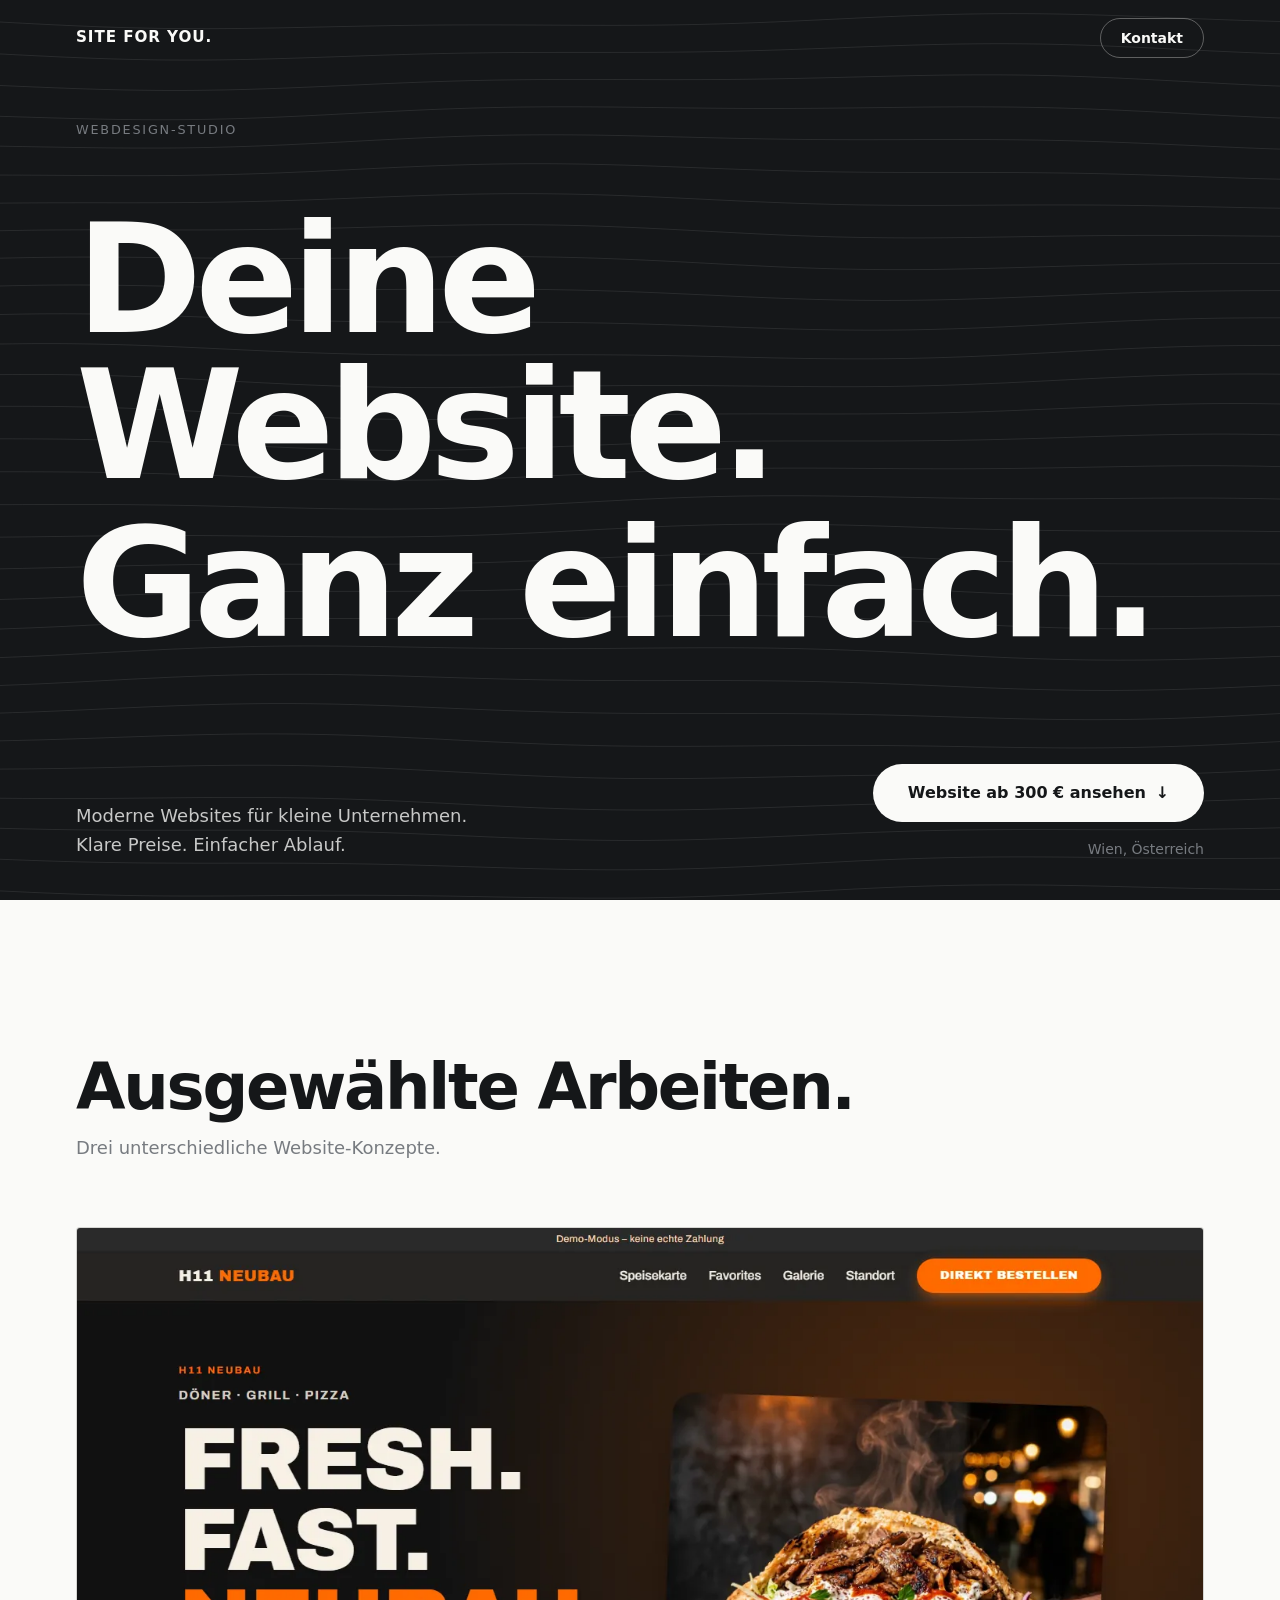
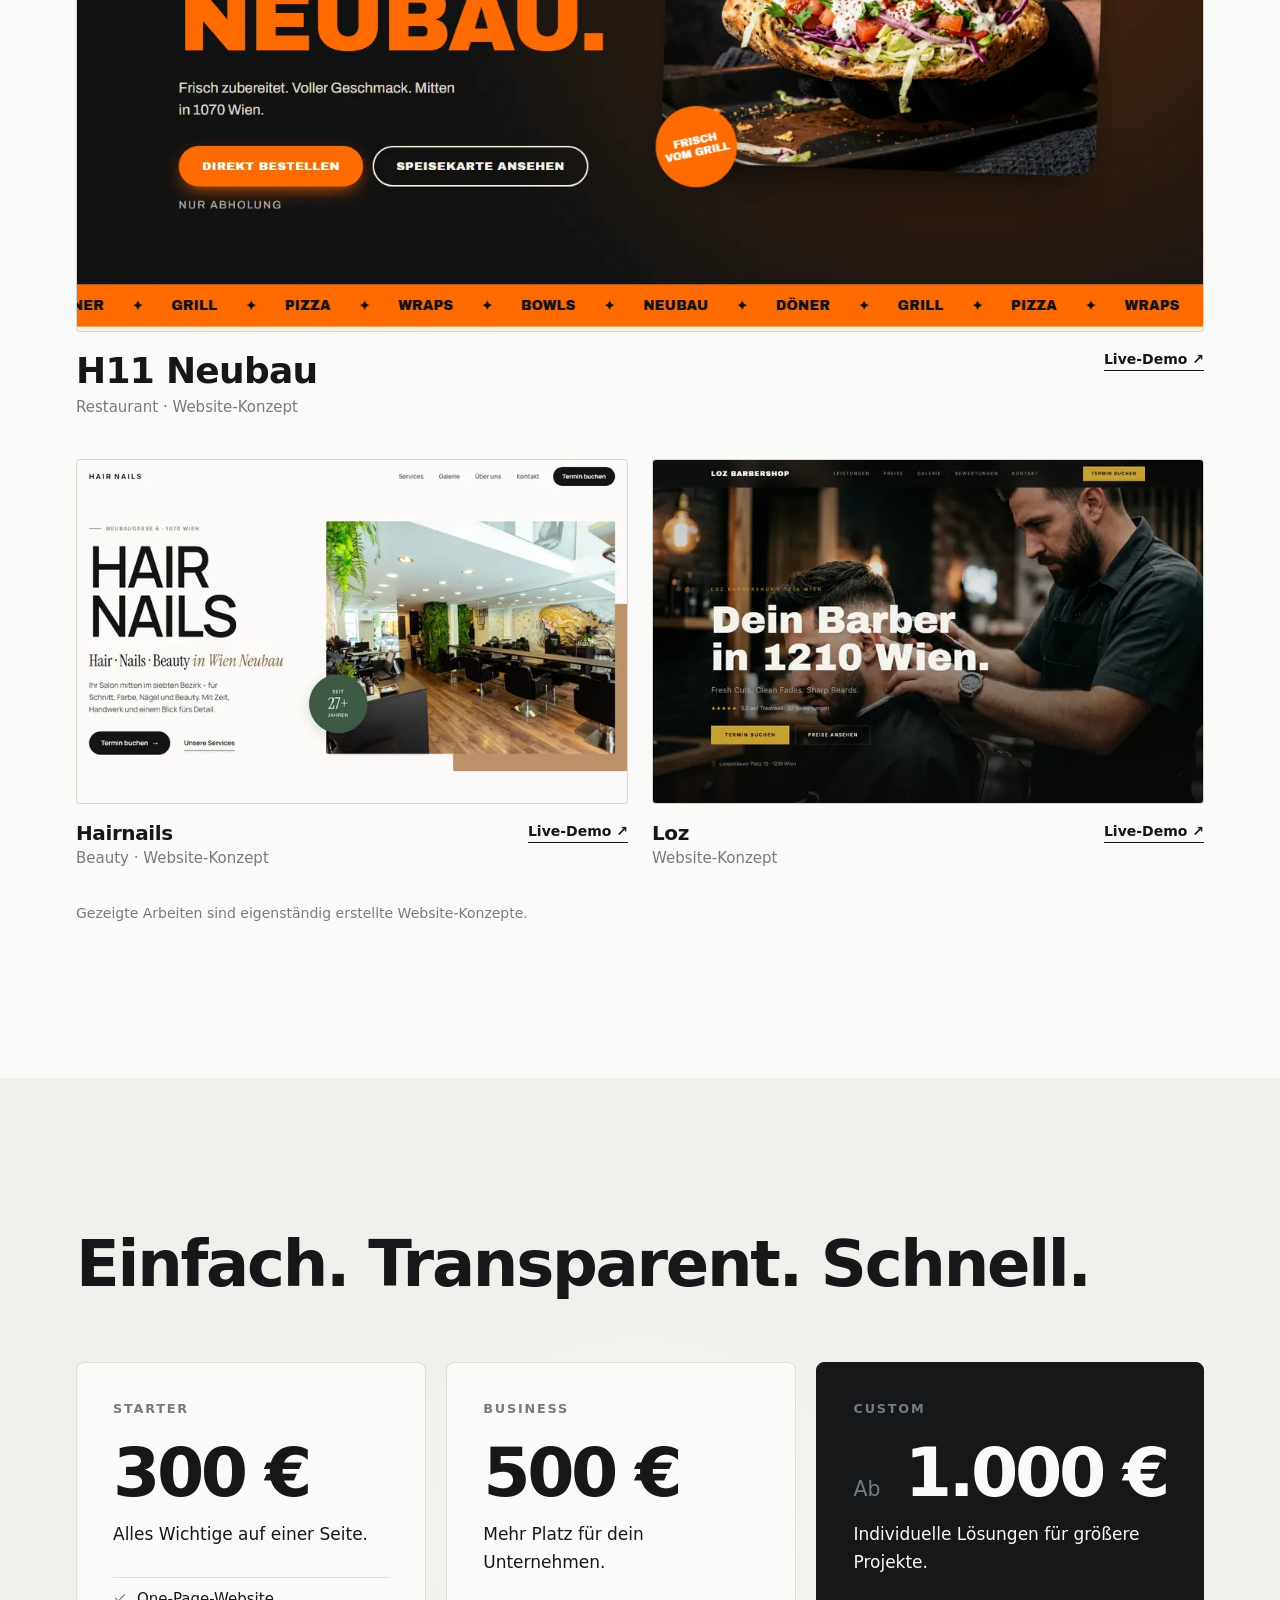
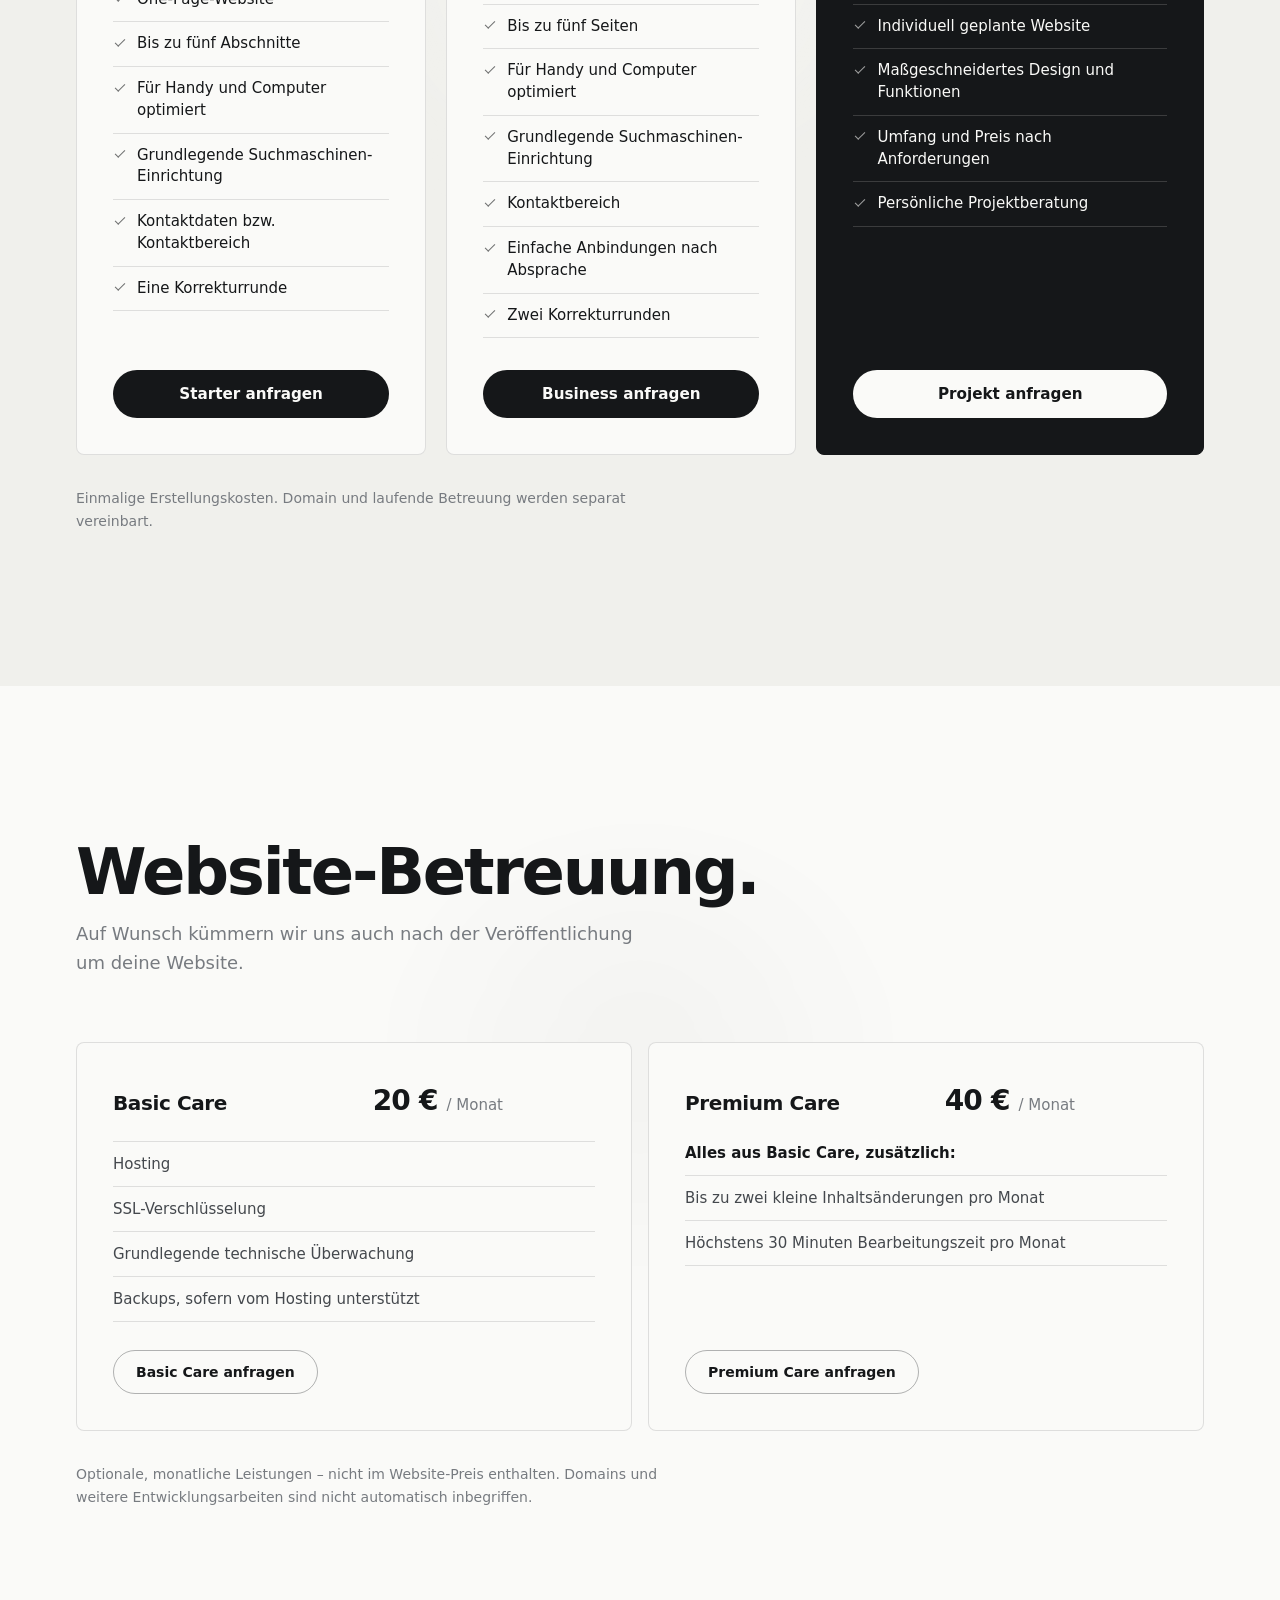
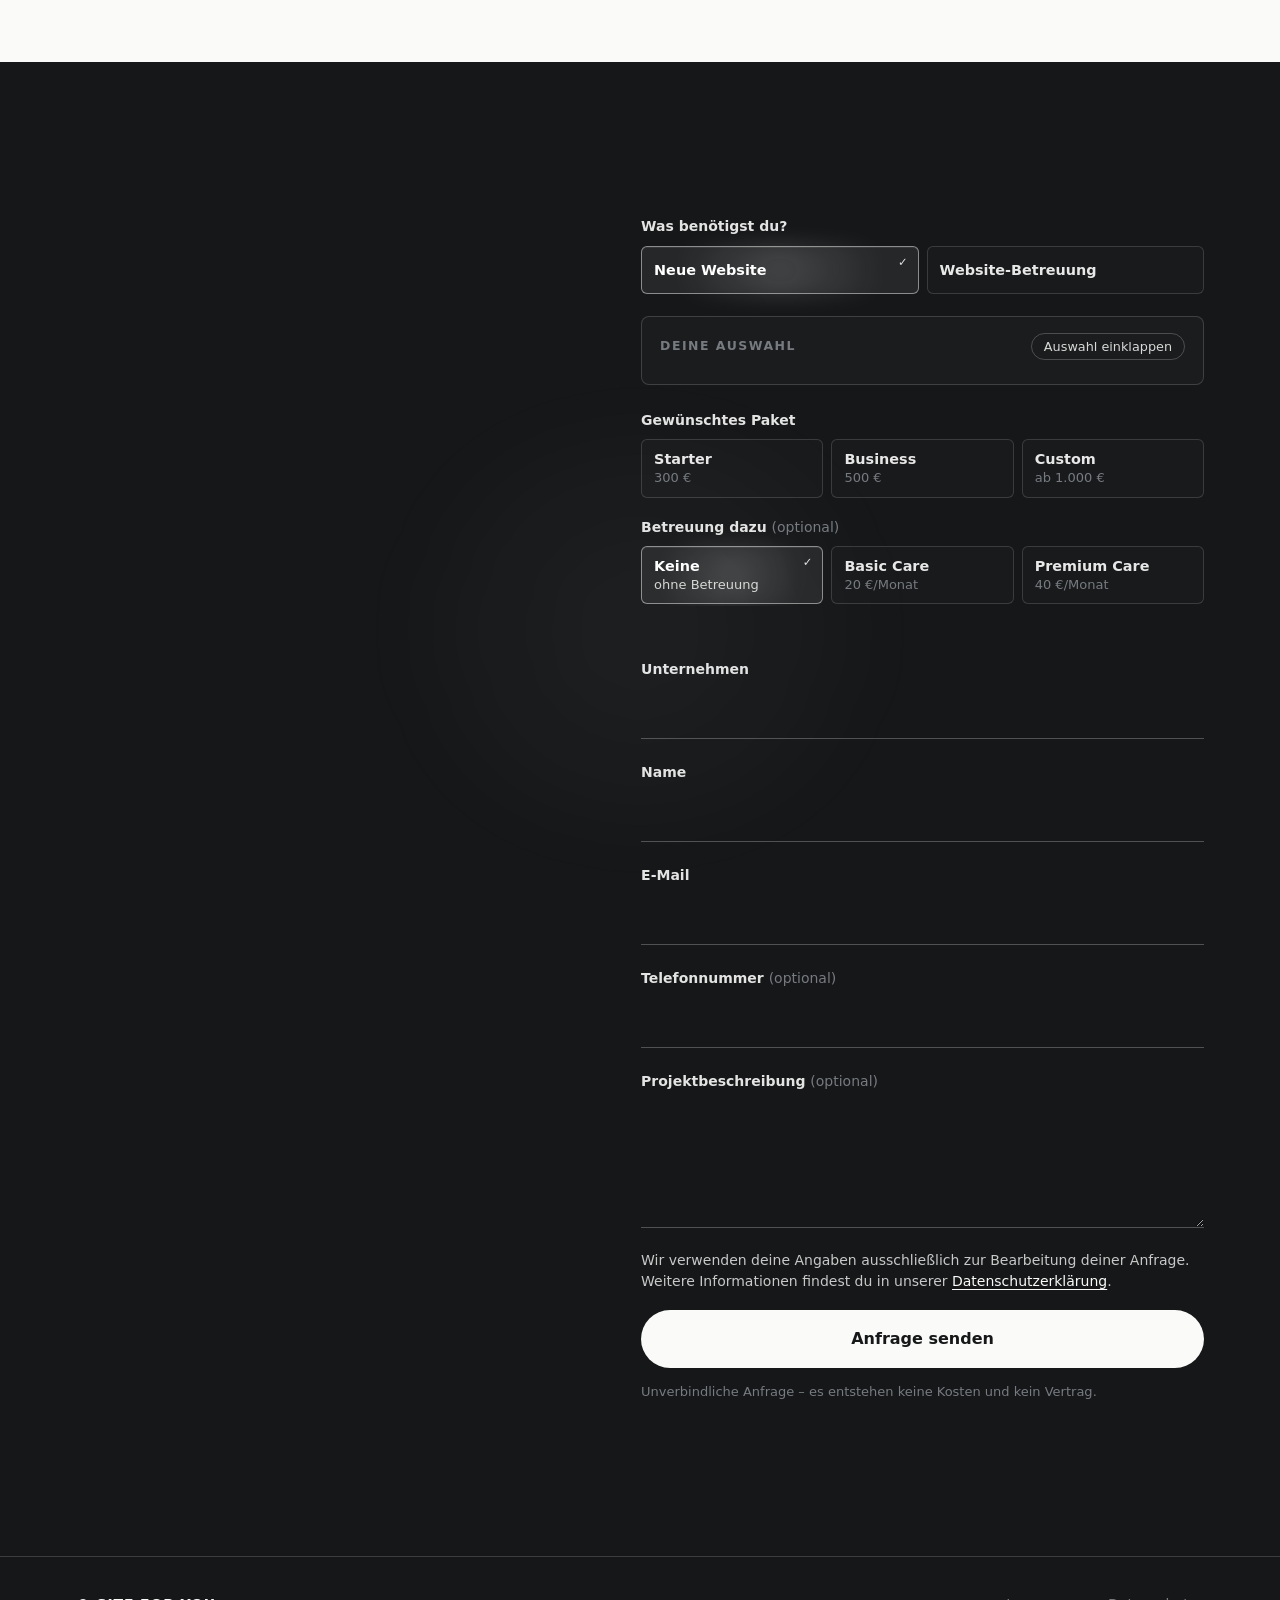
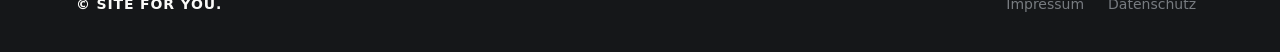
==== commit 5491adc9: "SiteForYou version - blur, better form, deeper panels, fixed lines and text" ====
--- a/index.html
+++ b/index.html
@@ -123,7 +123,7 @@
     <section class="section section--alt" id="preise" aria-labelledby="price-title">
       <div class="wrap">
         <div class="section__head reveal">
-          <h2 id="price-title">Einfach. Transparent.</h2>
+          <h2 id="price-title">Einfach. Transparent. Schnell.</h2>
         </div>
 
         <div class="plans">
--- a/styles.css
+++ b/styles.css
@@ -12,7 +12,7 @@
   --font: "Inter", "Manrope", system-ui, -apple-system, "Segoe UI", Roboto, "Helvetica Neue", Arial, sans-serif;
   --pad: clamp(20px, 5vw, 56px);
   --max: 1240px;
-  --ease: cubic-bezier(.2, .7, .2, 1);
+  --ease: cubic-bezier(0.22, 1, 0.36, 1);
   --header-h: 64px;
 }
 
@@ -30,7 +30,7 @@
 
 :focus-visible { outline: 1px solid currentColor; outline-offset: 3px; border-radius: 2px; }
 
-.wrap { width: 100%; max-width: var(--max); margin-inline: auto; padding-inline: var(--pad); }
+.wrap { width: 100%; max-width: var(--max); margin-inline: auto; padding-inline: var(--pad); position: relative; z-index: 2; }
 
 .skip {
   position: absolute; left: 12px; top: -60px; z-index: 100;
@@ -43,7 +43,7 @@
   position: fixed; inset: 0 0 auto 0; z-index: 50; height: var(--header-h);
   background: transparent; color: var(--light);
   border-bottom: 1px solid transparent;
-  transition: background .35s var(--ease), color .35s var(--ease), border-color .35s var(--ease);
+  transition: background .32s var(--ease), color .32s var(--ease), border-color .32s var(--ease);
 }
 .header.is-solid {
   background: rgba(250, 250, 248, .92); color: var(--dark);
@@ -58,13 +58,24 @@
 .header__in { height: 100%; display: flex; align-items: center; justify-content: space-between; }
 .logo { font-weight: 800; letter-spacing: .06em; font-size: .95rem; text-decoration: none; padding: 8px 0; position: relative; z-index: 2; }
 
-/* ---------- Dekorativer Tiefenschleier bei Abschnittswechseln ---------- */
+/* ---------- Dekorativer Tiefenschleier & Rand-Atmosphäre bei Abschnittswechseln ----------
+   Prinzip: "Blur the atmosphere, not the information."
+   Dieser Layer enthält keinen Text und hat pointer-events: none. */
 .depth-veil {
   position: fixed; inset: 0; pointer-events: none; z-index: 40;
-  opacity: 0; transition: opacity .55s var(--ease);
-  background: radial-gradient(ellipse at center, transparent 58%, rgba(21, 23, 25, .06) 100%);
-}
-.depth-veil.is-active { opacity: 1; }
+  opacity: 0; transform: scale(1.03);
+  transition: opacity .52s var(--ease), transform .52s var(--ease);
+  background:
+    radial-gradient(ellipse at 50% 0%, rgba(21, 23, 25, .075), transparent 55%),
+    radial-gradient(ellipse at 50% 100%, rgba(21, 23, 25, .075), transparent 55%),
+    radial-gradient(ellipse at center, transparent 54%, rgba(21, 23, 25, .06) 100%);
+}
+.depth-veil::before {
+  content: ""; position: absolute; inset: -30px; pointer-events: none;
+  background: radial-gradient(circle at 50% 50%, rgba(250, 250, 248, .12), transparent 62%);
+  filter: blur(26px);
+}
+.depth-veil.is-active { opacity: 1; transform: scale(1); }
 
 /* ---------- Buttons ---------- */
 .btn {
@@ -83,13 +94,13 @@
 .btn--dark { background: var(--dark); color: var(--light); }
 .btn--outline { min-height: 44px; padding: 0 22px; font-size: .875rem; background: transparent; color: var(--dark); border-color: rgba(21, 23, 25, .32); }
 .btn--ghost { min-height: 44px; padding: 0 22px; font-size: .875rem; background: transparent; color: var(--muted); border-color: var(--line); }
-.btn .arrow { display: inline-block; transition: transform .3s var(--ease); }
+.btn .arrow { display: inline-block; transition: transform .28s var(--ease); }
 .btn[disabled] { opacity: .6; cursor: progress; }
 
 /* ---------- Hero ---------- */
 .hero { position: relative; overflow: hidden; background: var(--dark); color: var(--light); min-height: 100vh; min-height: 100svh; display: flex; }
 .hero__fx { position: absolute; inset: 0; width: 100%; height: 100%; pointer-events: none; z-index: 0; }
-.hero__in { position: relative; z-index: 1; display: flex; flex-direction: column; justify-content: space-between; gap: 48px; padding-top: calc(var(--header-h) + 44px); padding-bottom: 40px; }
+.hero__in { position: relative; z-index: 2; display: flex; flex-direction: column; justify-content: space-between; gap: 48px; padding-top: calc(var(--header-h) + 44px); padding-bottom: 40px; }
 .hero__meta { color: var(--muted); font-size: .8rem; letter-spacing: .14em; text-transform: uppercase; }
 .hero__title {
   font-size: clamp(3rem, 13.5vw, 9.5rem); line-height: .96; letter-spacing: -.045em; font-weight: 700;
@@ -97,15 +108,35 @@
 }
 .hero__title .line { display: block; overflow: hidden; padding-bottom: .08em; }
 .hero__title .line > span { display: block; }
-.hero__bottom { display: grid; gap: 32px; border-top: 1px solid var(--line-inv); padding-top: 28px; }
+.hero__bottom { display: grid; gap: 32px; padding-top: 28px; }
 .hero__text { font-size: 1.125rem; max-width: 24em; color: rgba(250, 250, 248, .78); }
 .hero__cta { display: grid; gap: 16px; justify-items: start; }
 .hero__cta .btn { width: 100%; }
 .hero__loc { color: var(--muted); font-size: .875rem; }
 
-/* ---------- Sections ---------- */
-.section { padding-block: clamp(72px, 12vw, 160px); }
+/* ---------- Sections & Atmosphärischer Hintergrund-Blur ----------
+   Ebene 1 (Hintergrund): weichgezeichnete monochrome Lichtfelder (::before, z-index: 0).
+   Ebene 3 (Inhalt): .wrap (z-index: 2) – immer gestochen scharf. */
+.section { position: relative; overflow: hidden; padding-block: clamp(72px, 12vw, 160px); }
 .section--alt { background: var(--light-2); }
+.section::before,
+.contact::before {
+  content: ""; position: absolute; pointer-events: none; z-index: 0;
+  width: min(680px, 85vw); height: min(440px, 65vw);
+  left: var(--atmo-x, 50%); top: var(--atmo-y, 38%);
+  transform: translate3d(-50%, calc(-50% + var(--py, 0px) * 1.6), 0);
+  border-radius: 50%;
+  background: radial-gradient(circle, rgba(255, 255, 255, .75) 0%, rgba(255, 255, 255, 0) 70%);
+  filter: blur(48px); opacity: .7;
+  transition: opacity .5s var(--ease);
+}
+#betreuung.section::before {
+  background: radial-gradient(circle, rgba(21, 23, 25, .048) 0%, rgba(21, 23, 25, 0) 70%);
+}
+.contact::before {
+  background: radial-gradient(circle, rgba(250, 250, 248, .055) 0%, rgba(250, 250, 248, 0) 70%);
+  filter: blur(56px); opacity: .85;
+}
 .section__head {
   margin-bottom: clamp(32px, 5vw, 64px); display: grid; gap: 14px;
   transform: translate3d(0, var(--py, 0px), 0);
@@ -124,12 +155,12 @@
   background: var(--light-2); border: 1px solid var(--line);
   display: grid; place-items: center;
   transform: perspective(1100px) rotateX(var(--rx, 0deg)) rotateY(var(--ry, 0deg)) scale(var(--s, 1));
-  transition: transform .65s var(--ease), border-color .35s var(--ease);
+  transition: transform .65s var(--ease), border-color .32s var(--ease);
   backface-visibility: hidden;
   pointer-events: none; /* Garantiert, dass alle Klicks direkt das umschließende <a> treffen */
 }
 .project.is-tilting { z-index: 2; }
-.project.is-tilting .project__media { transition: transform .16s ease-out, border-color .35s var(--ease); will-change: transform; }
+.project.is-tilting .project__media { transition: transform .16s ease-out, border-color .32s var(--ease); will-change: transform; }
 .project__media img { width: 100%; height: 100%; object-fit: cover; object-position: top; pointer-events: none; user-select: none; -webkit-user-drag: none; }
 .project__glare {
   position: absolute; inset: 0; pointer-events: none; opacity: 0; transition: opacity .45s var(--ease);
@@ -146,25 +177,46 @@
 .project--featured .project__media { aspect-ratio: 16 / 10; }
 .project--featured .project__info h3 { font-size: clamp(1.5rem, 4vw, 2.25rem); }
 
-/* ---------- Pricing ---------- */
-.plans { display: grid; gap: 16px; }
+/* ---------- Pricing (1. Interactive Pricing Cards + 4.2 Card Lighting) ----------
+   Hinter jeder Karte liegt ein eigenes ::before-Halo (z-index: -1, filter: blur),
+   sodass der Kartentext niemals von einem Blur-Filter berührt wird. */
+.plans { display: grid; gap: 16px; isolation: isolate; }
 .plan {
-  position: relative; display: flex; flex-direction: column; background: var(--light); color: var(--dark);
+  position: relative; z-index: 1; display: flex; flex-direction: column;
+  background: var(--light); color: var(--dark);
   border: 1px solid var(--line); border-radius: 8px; padding: clamp(24px, 4vw, 36px);
-  transition: transform .32s var(--ease), border-color .32s var(--ease), background-color .32s var(--ease);
+  cursor: default;
+  transition:
+    transform .3s var(--ease),
+    border-color .3s var(--ease),
+    background-color .3s var(--ease),
+    box-shadow .3s var(--ease);
+}
+.plan::before,
+.care__item::before {
+  content: ""; position: absolute; inset: -10px; border-radius: 16px; z-index: -1;
+  pointer-events: none; opacity: 0; transform: translateY(6px) scale(.96);
+  background: radial-gradient(circle at var(--mx, 50%) var(--my, 35%), rgba(21, 23, 25, .09), rgba(21, 23, 25, .03) 50%, transparent 74%);
+  filter: blur(18px);
+  transition: opacity .32s var(--ease), transform .32s var(--ease);
 }
 .plan--dark { background: var(--dark); color: var(--light); border-color: var(--dark); }
+.plan--dark::before {
+  background: radial-gradient(circle at var(--mx, 50%) var(--my, 35%), rgba(21, 23, 25, .24), rgba(21, 23, 25, .08) 55%, transparent 76%);
+  filter: blur(22px);
+}
 .plan__sel, .care__sel {
   position: absolute; top: 18px; right: 20px; font-size: .75rem; font-weight: 600;
   letter-spacing: .04em; padding: 4px 10px; border-radius: 999px;
   border: 1px solid rgba(21, 23, 25, .25); background: var(--light-2); color: var(--dark);
-  opacity: 0; transform: translateY(-4px); pointer-events: none;
-  transition: opacity .28s var(--ease), transform .28s var(--ease);
+  opacity: 0; transform: translateY(-4px) scale(.96); pointer-events: none;
+  transition: opacity .24s var(--ease), transform .24s var(--ease), border-color .24s var(--ease), background-color .24s var(--ease);
 }
 .plan--dark .plan__sel { border-color: rgba(250, 250, 248, .3); background: rgba(250, 250, 248, .1); color: var(--light); }
 .plan.is-selected { border-color: var(--dark); background: var(--white); }
 .plan--dark.is-selected { border-color: rgba(250, 250, 248, .55); background: #1c1f22; }
-.plan.is-selected .plan__sel, .care__item.is-selected .care__sel { opacity: 1; transform: none; }
+.plan.is-selected::before, .care__item.is-selected::before { opacity: .65; transform: translateY(2px) scale(.99); }
+.plan.is-selected .plan__sel, .care__item.is-selected .care__sel { opacity: 1; transform: translateY(0) scale(1); }
 .plan__name { font-size: .8rem; letter-spacing: .14em; text-transform: uppercase; font-weight: 600; color: var(--muted); }
 .plan__price { font-size: clamp(3rem, 10vw, 4.25rem); font-weight: 700; letter-spacing: -.05em; line-height: 1; margin-top: 20px; white-space: nowrap; }
 .plan__price small { font-size: .3em; letter-spacing: 0; font-weight: 500; color: var(--muted); margin-right: .2em; }
@@ -175,13 +227,17 @@
 .plan--dark .plan__list li { border-color: var(--line-inv); }
 .plan__list li::before { content: ""; position: absolute; left: 2px; top: 1.1em; width: 10px; height: 5px; border-left: 1.5px solid currentColor; border-bottom: 1.5px solid currentColor; transform: rotate(-45deg); opacity: .6; }
 
-/* ---------- Care (Website-Betreuung) ---------- */
-.care { display: grid; gap: 16px; }
+/* ---------- Care (2. Interactive Maintenance Cards) ---------- */
+.care { display: grid; gap: 16px; isolation: isolate; }
 .care__item {
-  position: relative; display: flex; flex-direction: column;
+  position: relative; z-index: 1; display: flex; flex-direction: column;
   border: 1px solid var(--line); border-radius: 8px; padding: clamp(24px, 4vw, 36px);
-  background: var(--light);
-  transition: transform .32s var(--ease), border-color .32s var(--ease), background-color .32s var(--ease);
+  background: var(--light); cursor: default;
+  transition:
+    transform .3s var(--ease),
+    border-color .3s var(--ease),
+    background-color .3s var(--ease),
+    box-shadow .3s var(--ease);
 }
 .care__item.is-selected { border-color: var(--dark); background: var(--white); }
 .care__item.is-selected .care__cta { background: var(--dark); color: var(--light); border-color: var(--dark); }
@@ -208,10 +264,10 @@
 .care-context__hint { font-size: .875rem; color: var(--muted); }
 .care-skip { padding-top: 20px; display: flex; justify-content: flex-start; }
 
-/* ---------- Sanftes Auf-/Zuklappen ohne Höhen-Sprünge ---------- */
+/* ---------- Sanftes Auf-/Zuklappen ohne Höhen-Sprünge (3.4 & 3.5) ---------- */
 .collapse {
   display: grid; grid-template-rows: 1fr; opacity: 1; transform: translateY(0);
-  transition: grid-template-rows .36s var(--ease), opacity .28s var(--ease), transform .32s var(--ease);
+  transition: grid-template-rows .3s var(--ease), opacity .25s var(--ease), transform .28s var(--ease);
 }
 .collapse > .collapse__in { overflow: hidden; min-height: 0; }
 .collapse.is-closed {
@@ -221,7 +277,7 @@
 .stack { display: grid; gap: 18px; padding-block: 2px; }
 
 /* ---------- Contact ---------- */
-.contact { background: var(--dark); color: var(--light); padding-block: clamp(72px, 12vw, 160px); color-scheme: dark; }
+.contact { position: relative; overflow: hidden; background: var(--dark); color: var(--light); padding-block: clamp(72px, 12vw, 160px); color-scheme: dark; }
 .contact__in { display: grid; gap: 40px; }
 .contact__intro { display: grid; gap: 20px; align-content: start; }
 .contact__intro p { font-size: 1.125rem; color: rgba(250, 250, 248, .78); max-width: 26em; }
@@ -230,59 +286,99 @@
 
 .form { display: grid; gap: 22px; }
 
-/* Zusammenfassung der Auswahl im Formular */
+/* ---------- 3.3 Animierte Zusammenfassung "Deine Auswahl" ---------- */
 .summary {
-  border: 1px solid rgba(250, 250, 248, .16); border-radius: 8px;
+  position: relative; border: 1px solid rgba(250, 250, 248, .16); border-radius: 8px;
   padding: 16px 18px; background: rgba(250, 250, 248, .025);
-  display: grid; gap: 10px;
+  display: grid; gap: 8px;
+  transition: border-color .25s var(--ease), background-color .25s var(--ease);
 }
 .summary__head { display: flex; justify-content: space-between; align-items: center; gap: 12px; }
 .summary__title { font-size: .78rem; letter-spacing: .12em; text-transform: uppercase; color: var(--muted); font-weight: 600; }
 .summary__toggle {
   background: transparent; border: 1px solid rgba(250, 250, 248, .22); color: rgba(250, 250, 248, .85);
   border-radius: 999px; padding: 5px 12px; font: 500 .8rem/1.2 var(--font); cursor: pointer;
-  transition: border-color .25s var(--ease), background-color .25s var(--ease), color .25s var(--ease), transform .25s var(--ease);
+  transition: border-color .24s var(--ease), background-color .24s var(--ease), color .24s var(--ease), transform .24s var(--ease);
 }
 .summary__toggle:hover { border-color: rgba(250, 250, 248, .45); background: rgba(250, 250, 248, .06); }
-.summary__list { display: grid; gap: 6px; }
+.summary__rows { display: grid; }
+.summary__row {
+  display: grid; grid-template-rows: 1fr; opacity: 1; transform: translateY(0);
+  transition: grid-template-rows .26s var(--ease), opacity .22s var(--ease), transform .24s var(--ease);
+}
+.summary__row > .summary__row-in { overflow: hidden; min-height: 0; }
+.summary__row.is-closed {
+  grid-template-rows: 0fr; opacity: 0; transform: translateY(-4px);
+  pointer-events: none;
+}
 .summary__item {
   display: flex; align-items: baseline; justify-content: space-between; gap: 12px;
   font-size: .95rem; font-weight: 500; color: var(--light);
-  padding-top: 6px; border-top: 1px solid rgba(250, 250, 248, .08);
-}
-.summary__item:first-child { border-top: 0; padding-top: 0; }
+  padding-top: 8px;
+}
+#sum-row-web .summary__item { padding-top: 2px; }
+#sum-row-care.has-top-line .summary__item {
+  margin-top: 6px; border-top: 1px solid rgba(250, 250, 248, .09);
+}
+.summary__val {
+  display: inline-block;
+  transition: opacity .18s var(--ease), transform .18s var(--ease);
+}
+.summary__val.is-swapping {
+  animation: valSwap .24s var(--ease);
+}
+@keyframes valSwap {
+  0% { opacity: .25; transform: translateY(3px); }
+  100% { opacity: 1; transform: translateY(0); }
+}
 .summary__tag { font-size: .78rem; color: var(--muted); font-weight: 400; }
-.summary__empty { font-size: .9rem; color: var(--muted); }
-
-/* Radio-Cards (zurückhaltende Auswahl ohne grellen Schein) */
+.summary__empty { font-size: .9rem; color: var(--muted); padding-top: 2px; }
+
+/* ---------- 3.1, 3.2 & 4.3 Radio-Cards mit atmosphärischem Hintergrund-Glow ----------
+   Das weiche Licht liegt in .rc::before (z-index: 0, filter: blur),
+   während .rc__body (z-index: 1) Text, Rahmen und Häkchen gestochen scharf hält. */
 .choice { border: 0; margin: 0; padding: 0; min-width: 0; display: grid; gap: 10px; }
 .choice[hidden], .rc[hidden], .field[hidden] { display: none !important; }
 .choice legend { padding: 0; margin-bottom: 8px; font-size: .875rem; font-weight: 600; color: rgba(250, 250, 248, .9); }
 .choice legend .opt { font-weight: 400; color: var(--muted); }
-.choice__grid { display: grid; grid-auto-flow: column; grid-auto-columns: minmax(0, 1fr); gap: 8px; }
-.rc { position: relative; display: block; cursor: pointer; }
-.rc input { position: absolute; inset: 0; width: 100%; height: 100%; opacity: 0; margin: 0; cursor: pointer; min-height: 0; border: 0; }
+.choice__grid { display: grid; grid-auto-flow: column; grid-auto-columns: minmax(0, 1fr); gap: 8px; isolation: isolate; }
+.rc { position: relative; display: block; cursor: pointer; z-index: 1; }
+.rc::before {
+  content: ""; position: absolute; inset: -4px; border-radius: 10px; z-index: 0;
+  pointer-events: none; opacity: 0; transform: scale(.94);
+  background: radial-gradient(circle at 50% 50%, rgba(250, 250, 248, .14), rgba(250, 250, 248, 0) 72%);
+  filter: blur(10px);
+  transition: opacity .24s var(--ease), transform .24s var(--ease);
+}
+.rc:has(input:checked)::before { opacity: 1; transform: scale(1); }
+.rc input { position: absolute; inset: 0; width: 100%; height: 100%; opacity: 0; margin: 0; cursor: pointer; min-height: 0; border: 0; z-index: 2; }
 .rc__body {
-  position: relative; display: flex; flex-direction: column; justify-content: center; gap: 2px;
+  position: relative; z-index: 1; display: flex; flex-direction: column; justify-content: center; gap: 2px;
   height: 100%; min-height: 56px; padding: 10px 28px 10px 12px;
   border: 1px solid rgba(250, 250, 248, .15); border-radius: 6px;
   background: rgba(250, 250, 248, .015); line-height: 1.25;
-  transition: border-color .26s var(--ease), background-color .26s var(--ease), transform .26s var(--ease);
+  transition:
+    border-color .23s var(--ease),
+    background-color .23s var(--ease),
+    transform .25s var(--ease),
+    box-shadow .23s var(--ease);
 }
 .rc__body::after {
   content: "✓"; position: absolute; top: 8px; right: 10px;
-  font-size: .72rem; color: rgba(250, 250, 248, .85);
-  opacity: 0; transform: scale(.85);
+  font-size: .72rem; color: rgba(250, 250, 248, .88);
+  opacity: 0; transform: scale(.78) translateY(2px);
   transition: opacity .22s var(--ease), transform .22s var(--ease);
 }
-.rc__name { font-size: .9rem; font-weight: 600; color: rgba(250, 250, 248, .92); overflow-wrap: anywhere; }
-.rc__price { font-size: .8125rem; color: var(--muted); transition: color .25s var(--ease); }
+.rc__name { font-size: .9rem; font-weight: 600; color: rgba(250, 250, 248, .92); overflow-wrap: anywhere; transition: color .22s var(--ease); }
+.rc__price { font-size: .8125rem; color: var(--muted); transition: color .22s var(--ease); }
 .rc input:checked + .rc__body {
   border-color: rgba(250, 250, 248, .48);
-  background: rgba(250, 250, 248, .065);
-}
-.rc input:checked + .rc__body::after { opacity: 1; transform: scale(1); }
-.rc input:checked + .rc__body .rc__price { color: rgba(250, 250, 248, .78); }
+  background: rgba(250, 250, 248, .07);
+  box-shadow: inset 0 1px 0 rgba(250, 250, 248, .08);
+}
+.rc input:checked + .rc__body::after { opacity: 1; transform: scale(1) translateY(0); }
+.rc input:checked + .rc__body .rc__name { color: var(--white); }
+.rc input:checked + .rc__body .rc__price { color: rgba(250, 250, 248, .82); }
 .rc input:focus-visible + .rc__body {
   outline: 1px solid rgba(250, 250, 248, .65);
   outline-offset: 2px;
@@ -300,7 +396,7 @@
   color: var(--light); background-color: transparent; caret-color: var(--light);
   border: 0; border-bottom: 1px solid rgba(250, 250, 248, .26);
   border-radius: 0; padding: 12px 0; min-height: 48px;
-  transition: border-color .25s var(--ease), background-color .25s var(--ease);
+  transition: border-color .24s var(--ease), background-color .24s var(--ease);
   -webkit-appearance: none; appearance: none;
 }
 textarea { resize: vertical; min-height: 112px; }
@@ -334,7 +430,7 @@
 .btn.is-loading .btn__label::after { content: ""; display: inline-block; width: 14px; height: 14px; margin-left: 10px; vertical-align: -2px; border: 2px solid currentColor; border-right-color: transparent; border-radius: 50%; animation: spin .7s linear infinite; }
 @keyframes spin { to { transform: rotate(360deg); } }
 
-.status { display: none; padding: 18px 20px; border: 1px solid var(--line-inv); border-radius: 6px; font-size: .9375rem; opacity: 0; transform: translateY(6px); transition: opacity .4s var(--ease), transform .4s var(--ease); }
+.status { display: none; padding: 18px 20px; border: 1px solid var(--line-inv); border-radius: 6px; font-size: .9375rem; opacity: 0; transform: translateY(6px); transition: opacity .35s var(--ease), transform .35s var(--ease); }
 .status.is-visible { display: block; }
 .status.is-in { opacity: 1; transform: none; }
 .status.is-success { border-color: rgba(250, 250, 248, .5); }
@@ -363,18 +459,28 @@
 .legal__back { display: inline-block; margin-top: 32px; }
 
 /* ---------- Motion ---------- */
-.js .reveal { opacity: 0; transform: translateY(20px); transition: opacity .75s var(--ease), transform .75s var(--ease); }
+.js .reveal { opacity: 0; transform: translateY(20px); transition: opacity .72s var(--ease), transform .72s var(--ease); }
 .js .reveal.is-in { opacity: 1; transform: none; }
+/* Sobald Preiskarten oder Betreuungskarten sichtbar sind, nutzt transform die schnelle Hover-Dauer (300 ms) */
+.js .plan.reveal.is-in,
+.js .care__item.reveal.is-in {
+  transition:
+    transform .3s var(--ease),
+    border-color .3s var(--ease),
+    background-color .3s var(--ease),
+    box-shadow .3s var(--ease),
+    opacity .72s var(--ease);
+}
 
 /* Gestaffelte Eingangsanimation der Formularelemente */
 .js .form-seq > .seq-item {
   opacity: 0; transform: translateY(14px);
-  transition: opacity .45s var(--ease), transform .45s var(--ease);
+  transition: opacity .42s var(--ease), transform .42s var(--ease);
   transition-delay: var(--d, 0ms);
 }
 .js .form-seq.is-in > .seq-item { opacity: 1; transform: none; }
 .js .form-seq.is-in > .seq-item.collapse {
-  transition: grid-template-rows .34s var(--ease), opacity .26s var(--ease), transform .28s var(--ease);
+  transition: grid-template-rows .3s var(--ease), opacity .25s var(--ease), transform .28s var(--ease);
   transition-delay: 0ms;
 }
 .js .form-seq.is-in > .seq-item.collapse.is-closed {
@@ -393,8 +499,8 @@
   html { scroll-behavior: auto; }
   *, *::before, *::after { animation-duration: .001ms !important; animation-delay: 0s !important; transition-duration: .001ms !important; }
   .js .reveal, .js .form-seq > .seq-item { opacity: 1; transform: none; }
-  .project__media, .section__head { transform: none !important; }
-  .project__glare, .depth-veil { display: none; }
+  .project__media, .section__head, .plan, .care__item { transform: none !important; }
+  .project__glare, .depth-veil, .section::before, .contact::before, .plan::before, .care__item::before, .rc::before { display: none; }
 }
 
 /* ---------- Hover-Interaktionen (nur auf Geräten mit präzisem Zeiger) ---------- */
@@ -412,20 +518,54 @@
 
   .project.is-live .project__link:hover .project__media { border-color: rgba(21, 23, 25, .38); }
 
-  .plan:hover { transform: translateY(-3px) scale(1.01); border-color: rgba(21, 23, 25, .36); background: var(--white); }
-  .plan--dark:hover { border-color: rgba(250, 250, 248, .38); background: #1b1e21; }
-
-  .care__item:hover { transform: translateY(-3px) scale(1.01); border-color: rgba(21, 23, 25, .36); background: var(--white); }
-
+  /* 1. Pricing Cards Hover: scale 1.012, -4px lift, dezenter Rahmen & Hintergrund, diffuses Halo dahinter */
+  .js .plan.reveal.is-in:hover,
+  .plan:hover {
+    transform: translateY(-4px) scale(1.012);
+    border-color: rgba(21, 23, 25, .38);
+    background-color: var(--white);
+    box-shadow: 0 12px 30px -14px rgba(21, 23, 25, .14);
+  }
+  .js .plan--dark.reveal.is-in:hover,
+  .plan--dark:hover {
+    border-color: rgba(250, 250, 248, .42);
+    background-color: #1c1f23;
+    box-shadow: 0 14px 34px -14px rgba(10, 12, 14, .48);
+  }
+  .plan:hover::before,
+  .care__item:hover::before {
+    opacity: 1;
+    transform: translateY(0) scale(1.02);
+  }
+
+  /* 2. Maintenance Cards Hover: konsistent zu den Preiskarten */
+  .js .care__item.reveal.is-in:hover,
+  .care__item:hover {
+    transform: translateY(-4px) scale(1.012);
+    border-color: rgba(21, 23, 25, .38);
+    background-color: var(--white);
+    box-shadow: 0 12px 30px -14px rgba(21, 23, 25, .13);
+  }
+
+  /* 3.1 & 3.2 Formular-Radio-Cards Hover */
   .rc:hover .rc__body {
     transform: translateY(-2px) scale(1.01);
     border-color: rgba(250, 250, 248, .32);
     background: rgba(250, 250, 248, .035);
   }
+  .rc:hover::before {
+    opacity: .65;
+    transform: scale(.98);
+  }
   .rc:hover input:checked + .rc__body {
-    border-color: rgba(250, 250, 248, .55);
-    background: rgba(250, 250, 248, .08);
-  }
+    border-color: rgba(250, 250, 248, .56);
+    background: rgba(250, 250, 248, .085);
+  }
+}
+
+/* Mobilgeräte: weniger aufwendige Hintergrund-Blurs */
+@media (max-width: 719px) {
+  .section::before, .contact::before { filter: blur(32px); opacity: .45; }
 }
 
 /* ---------- Larger screens ---------- */
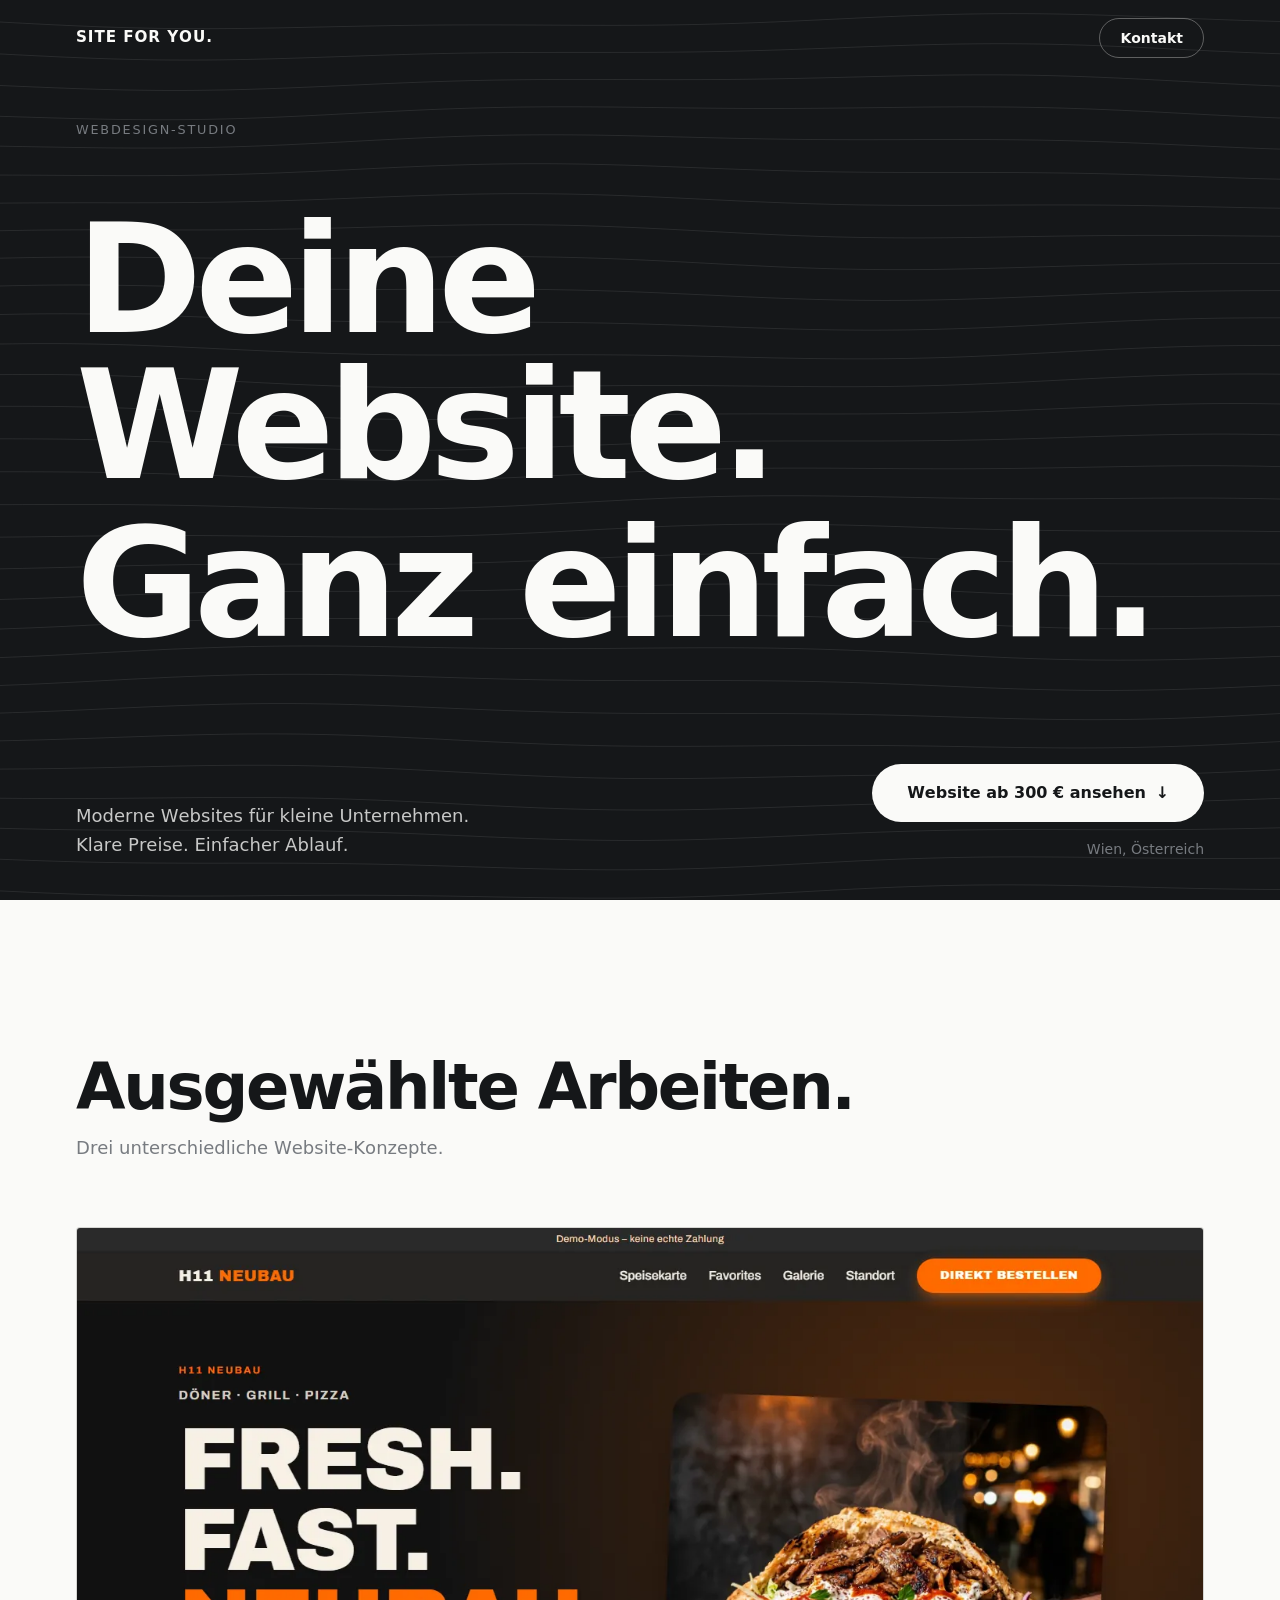
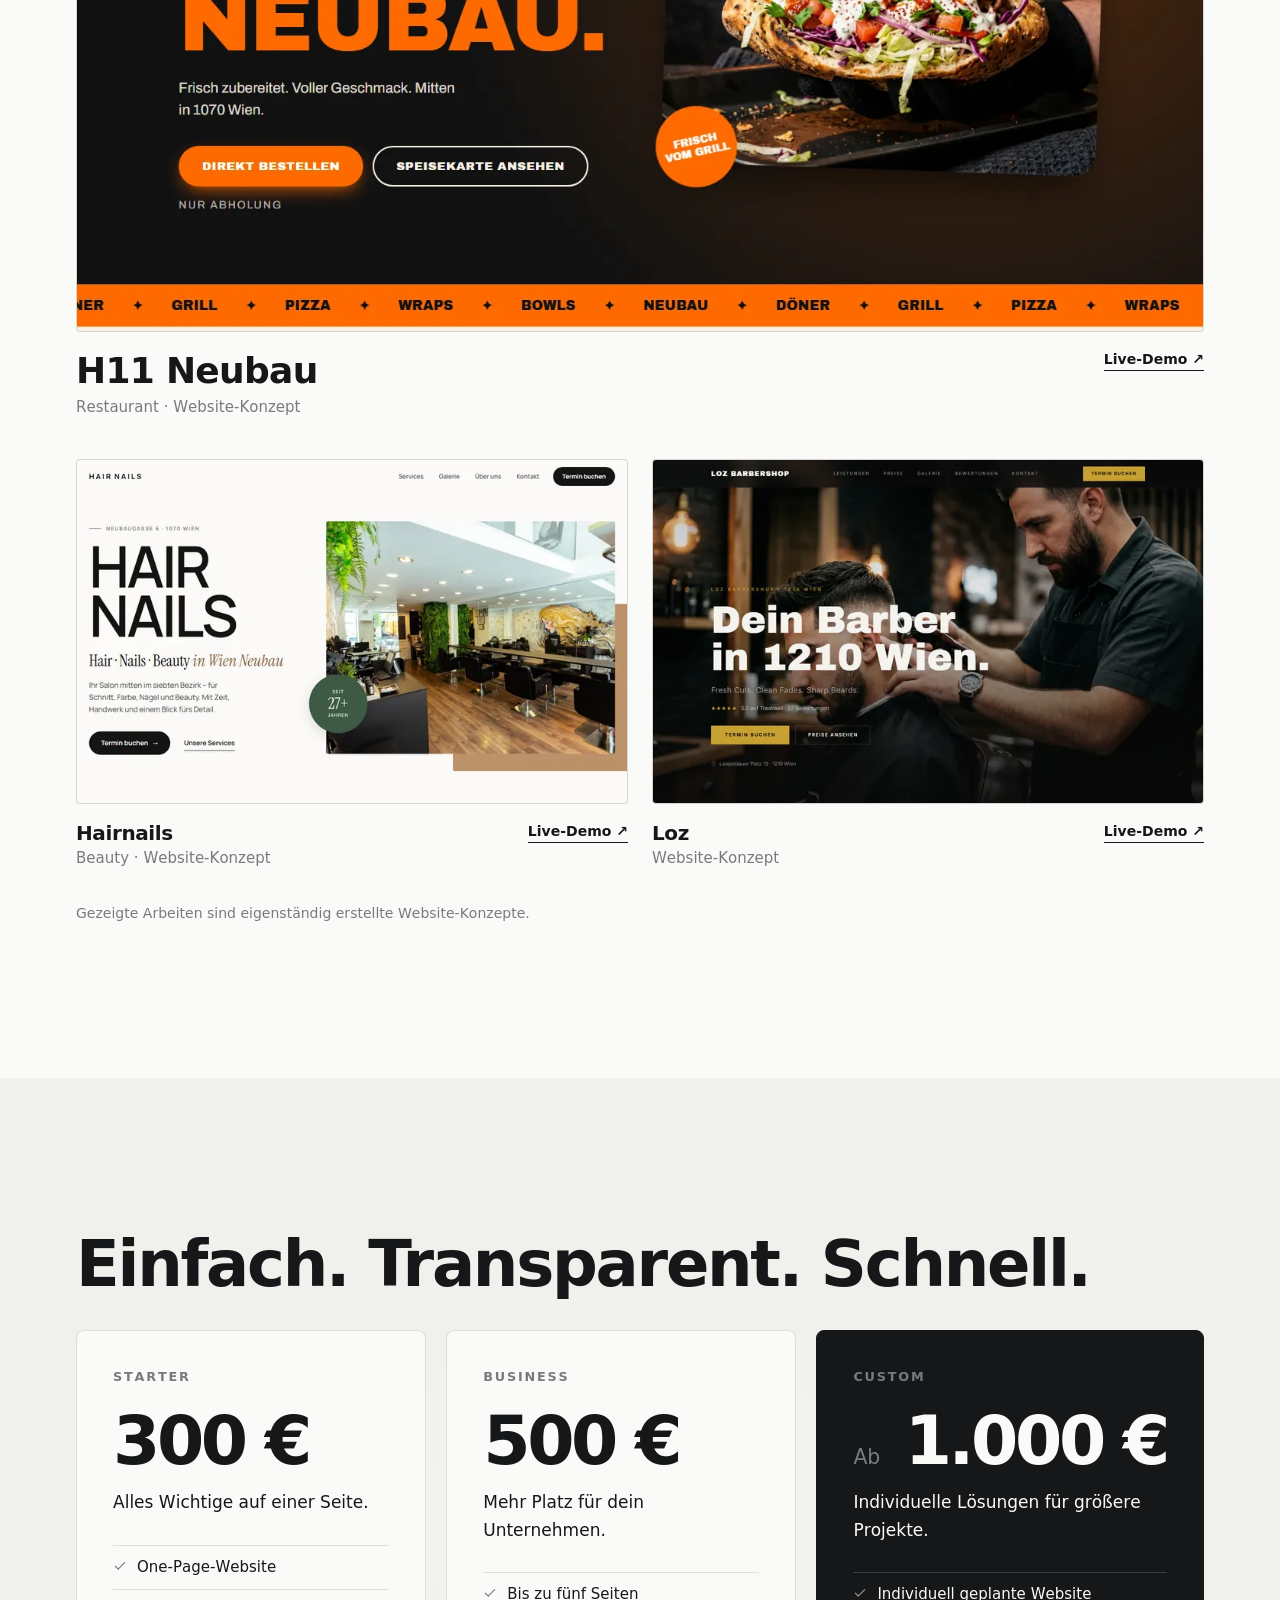
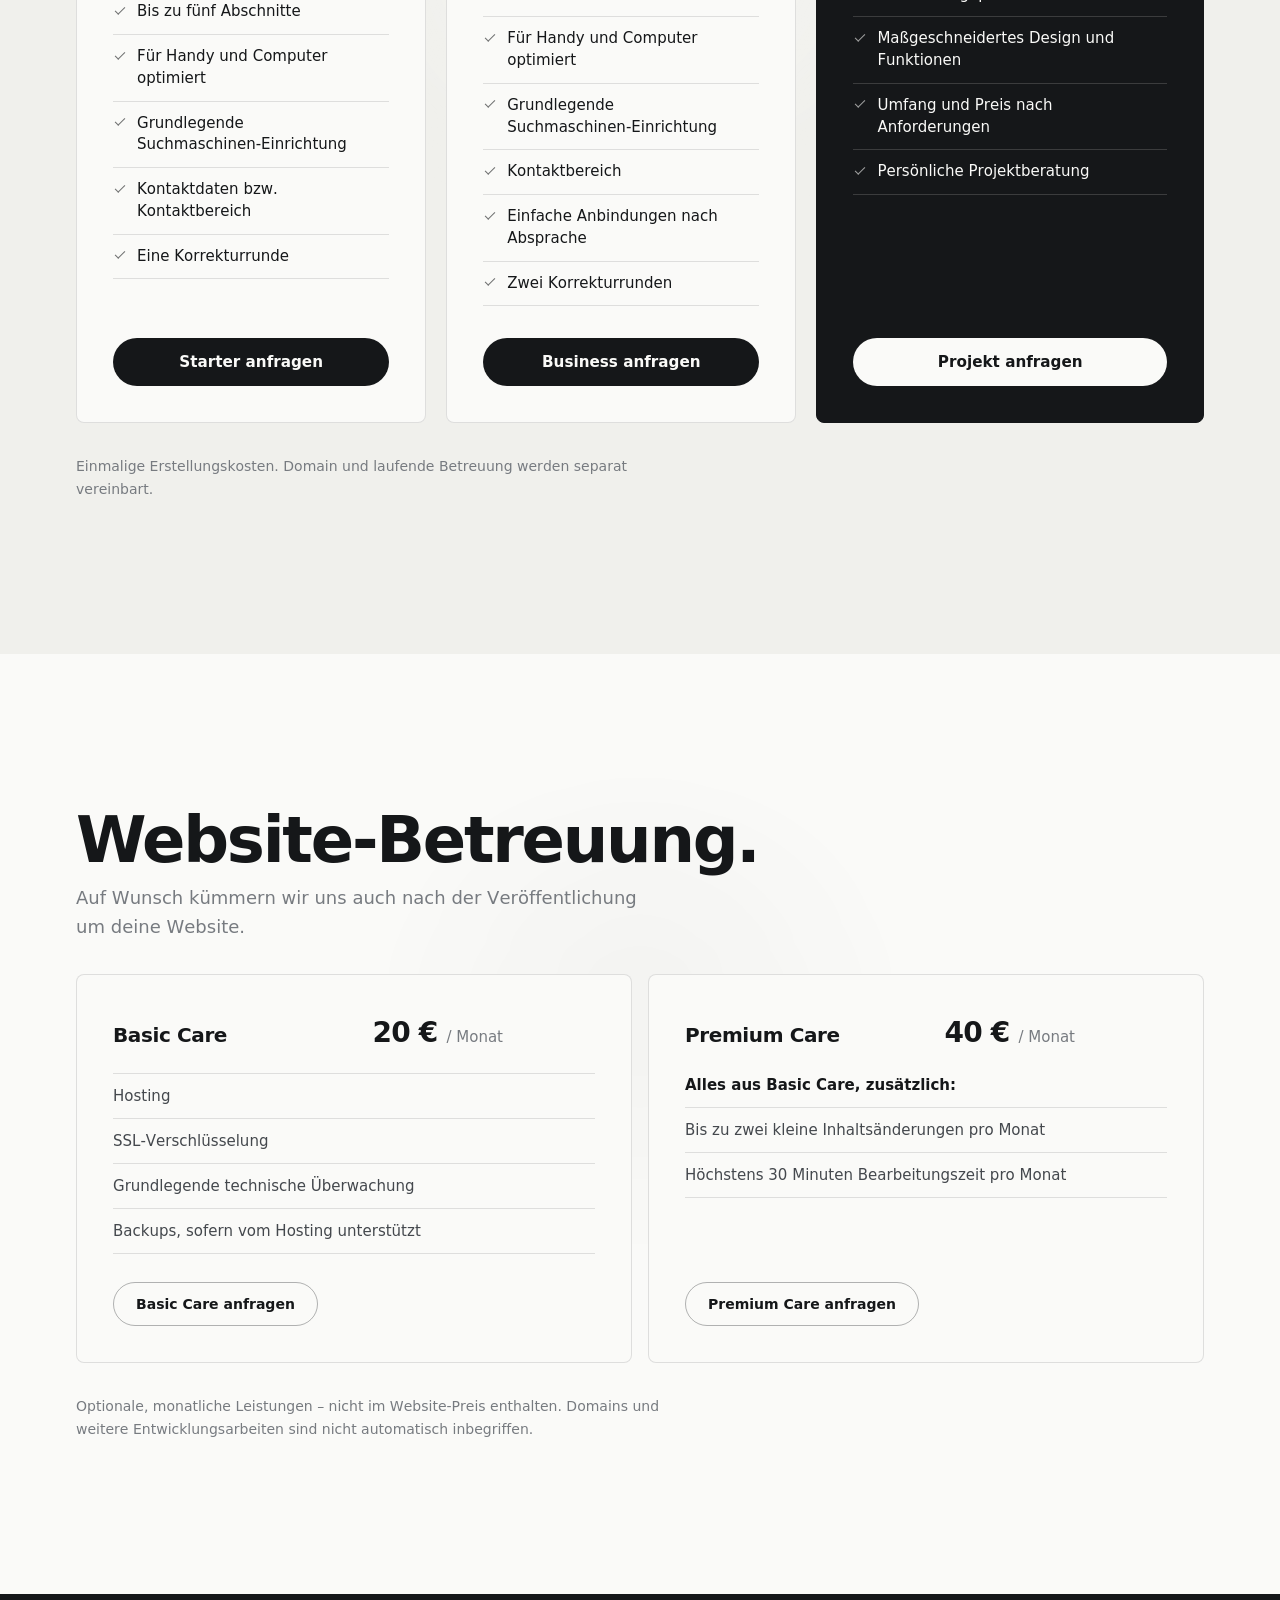
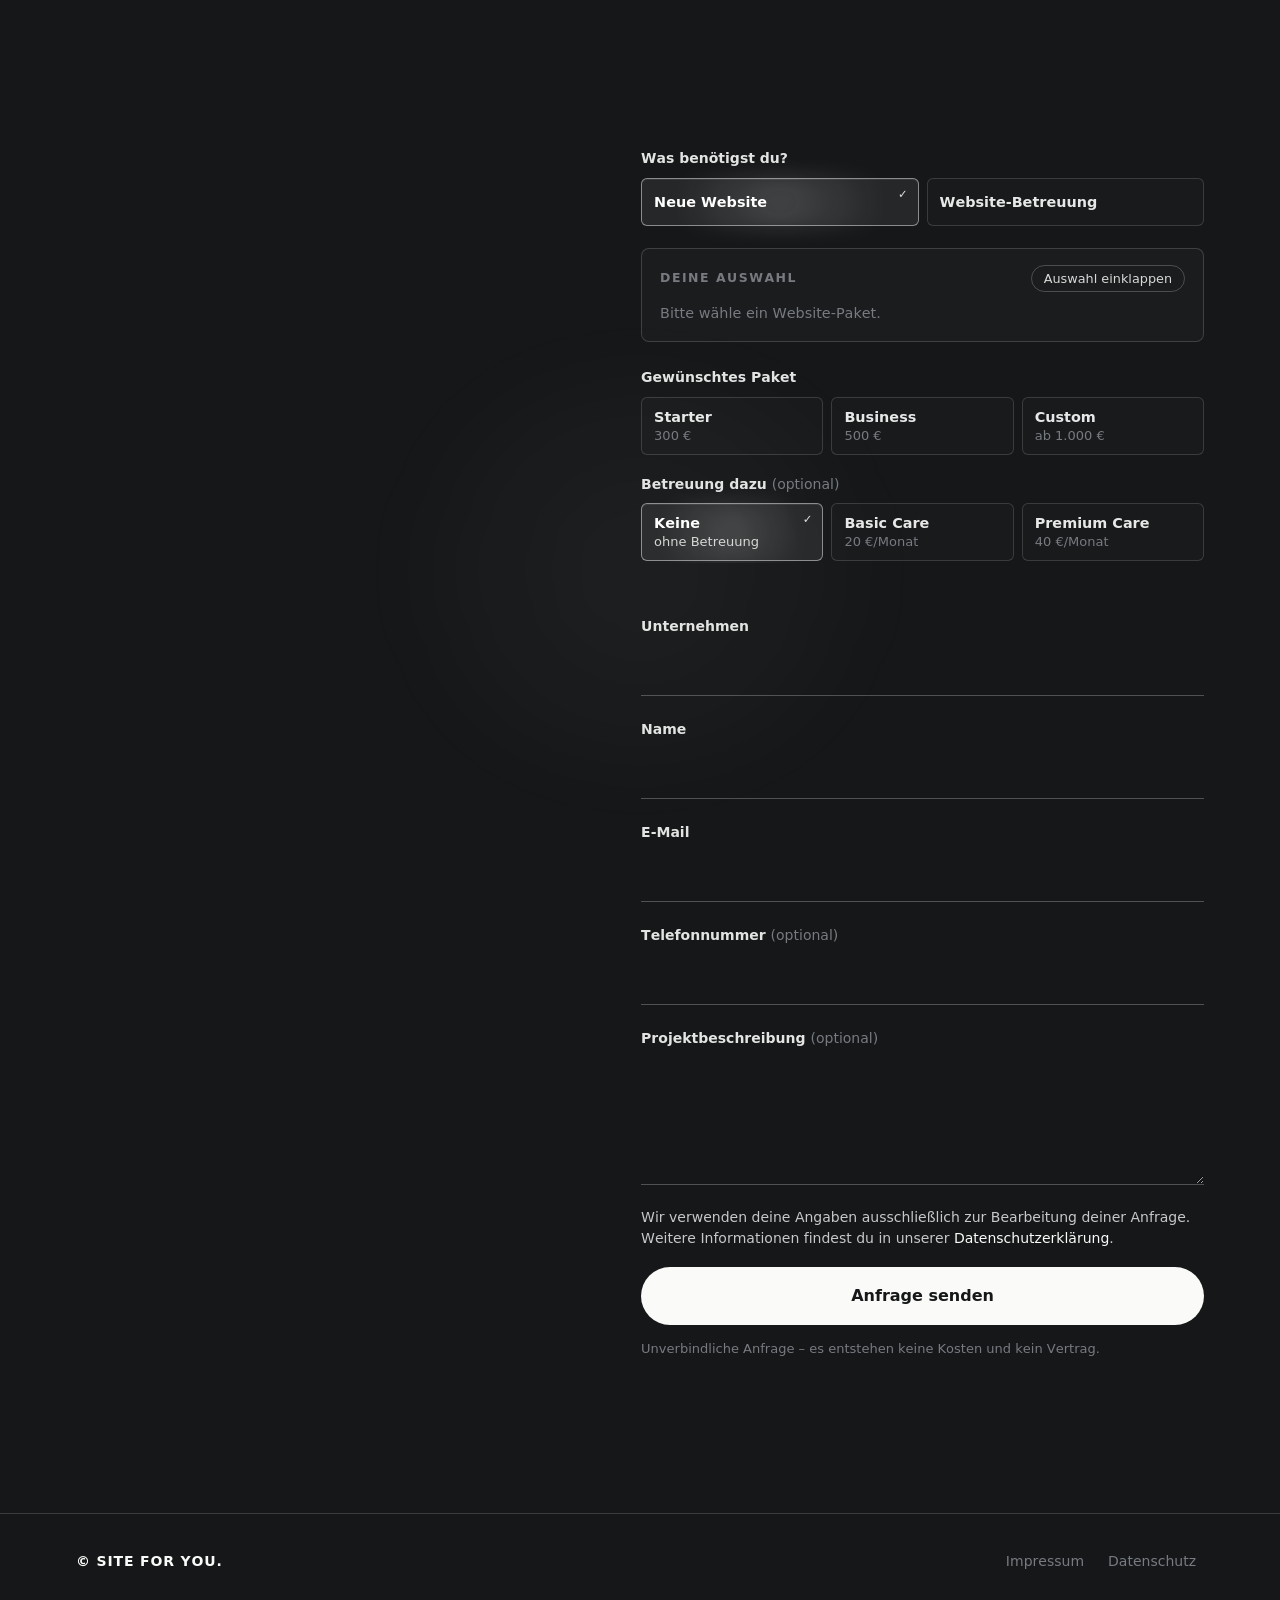
==== commit 492a154c: "SiteForYou version - fixed form, fixed paddings, last dynamics" ====
--- a/index.html
+++ b/index.html
@@ -21,10 +21,10 @@
 
   <script>document.documentElement.classList.add("js")</script>
   <!-- ?v=… : bei jeder Änderung an CSS/JS erhöhen, damit Browser nie veraltete Dateien nutzen -->
-  <link rel="stylesheet" href="styles.css?v=20261107">
-  <script src="config.js?v=20261107"></script>
-  <script src="script.js?v=20261107" defer></script>
-  <script src="effects.js?v=20261107" defer></script>
+  <link rel="stylesheet" href="styles.css?v=20261107d">
+  <script src="config.js?v=20261107d"></script>
+  <script src="script.js?v=20261107d" defer></script>
+  <script src="effects.js?v=20261107d" defer></script>
 </head>
 <body>
   <a class="skip" href="#arbeiten">Zum Inhalt springen</a>
@@ -45,7 +45,7 @@
       <canvas class="hero__fx" id="hero-fx" aria-hidden="true"></canvas>
       <div class="wrap hero__in">
         <p class="hero__meta">Webdesign-Studio</p>
-        <h1 id="hero-title" class="hero__title">
+        <h1 id="hero-title" class="hero__title" data-typo="words">
           <span class="line"><span>Deine Website.</span></span>
           <span class="line"><span>Ganz einfach.</span></span>
         </h1>
@@ -65,7 +65,7 @@
     <section class="section" id="arbeiten" aria-labelledby="work-title">
       <div class="wrap">
         <div class="section__head reveal">
-          <h2 id="work-title">Ausgewählte Arbeiten.</h2>
+          <h2 id="work-title" data-typo="words">Ausgewählte Arbeiten.</h2>
           <p>Drei unterschiedliche Website-Konzepte.</p>
         </div>
 
@@ -123,7 +123,7 @@
     <section class="section section--alt" id="preise" aria-labelledby="price-title">
       <div class="wrap">
         <div class="section__head reveal">
-          <h2 id="price-title">Einfach. Transparent. Schnell.</h2>
+          <h2 id="price-title" data-typo="words">Einfach. Transparent. Schnell.</h2>
         </div>
 
         <div class="plans">
@@ -181,7 +181,7 @@
     <section class="section" id="betreuung" aria-labelledby="care-title">
       <div class="wrap" id="care-wrap">
         <div class="section__head reveal">
-          <h2 id="care-title">Website-Betreuung.</h2>
+          <h2 id="care-title" data-typo="words">Website-Betreuung.</h2>
           <p>Auf Wunsch kümmern wir uns auch nach der Veröffentlichung um deine Website.</p>
         </div>
 
@@ -243,7 +243,7 @@
     <section class="contact" id="kontakt" aria-labelledby="contact-title">
       <div class="wrap contact__in" id="contact-wrap">
         <div class="contact__intro reveal">
-          <h2 id="contact-title">Bereit für deine neue Website?</h2>
+          <h2 id="contact-title" data-typo="words">Bereit für deine neue Website?</h2>
           <p>Erzähl uns kurz von deinem Projekt. Wir melden uns persönlich bei dir.</p>
           <p class="contact__fallback" id="mail-fallback" hidden>
             Lieber per E-Mail? <a id="mail-link" href="#"></a>
@@ -259,13 +259,29 @@
             </div>
           </fieldset>
 
-          <!-- Zusammenfassung der aktuellen Auswahl -->
+          <!-- Zusammenfassung der aktuellen Auswahl (animiert jede Zeile separat) -->
           <div class="summary" id="summary">
             <div class="summary__head">
               <span class="summary__title" id="summary-title">Deine Auswahl</span>
-              <button type="button" class="summary__toggle" id="sel-toggle" aria-expanded="true" aria-controls="sel">Schließen</button>
-            </div>
-            <ul class="summary__list" id="summary-list" aria-live="polite" aria-labelledby="summary-title"></ul>
+              <button type="button" class="summary__toggle" id="sel-toggle" aria-expanded="true" aria-controls="sel">Auswahl einklappen</button>
+            </div>
+            <div class="summary__rows" id="summary-list" aria-live="polite" aria-labelledby="summary-title">
+              <div class="summary__row" id="sum-row-empty">
+                <div class="summary__row-in">
+                  <div class="summary__empty" id="sum-empty-txt">Bitte wähle ein Website-Paket.</div>
+                </div>
+              </div>
+              <div class="summary__row is-closed" id="sum-row-web">
+                <div class="summary__row-in">
+                  <div class="summary__item"><span class="summary__val" id="sum-web-val"></span><span class="summary__tag">Website</span></div>
+                </div>
+              </div>
+              <div class="summary__row is-closed" id="sum-row-care">
+                <div class="summary__row-in">
+                  <div class="summary__item"><span class="summary__val" id="sum-care-val"></span><span class="summary__tag" id="sum-care-tag">Betreuung</span></div>
+                </div>
+              </div>
+            </div>
             <p class="err" id="sel-err" role="alert"></p>
           </div>
 
--- a/styles.css
+++ b/styles.css
@@ -106,7 +106,7 @@
   font-size: clamp(3rem, 13.5vw, 9.5rem); line-height: .96; letter-spacing: -.045em; font-weight: 700;
   margin-block: auto;
 }
-.hero__title .line { display: block; overflow: hidden; padding-bottom: .08em; }
+.hero__title .line { display: block; overflow: hidden; padding-top: .05em; margin-top: -.05em; padding-bottom: .08em; }
 .hero__title .line > span { display: block; }
 .hero__bottom { display: grid; gap: 32px; padding-top: 28px; }
 .hero__text { font-size: 1.125rem; max-width: 24em; color: rgba(250, 250, 248, .78); }
@@ -141,6 +141,11 @@
   margin-bottom: clamp(32px, 5vw, 64px); display: grid; gap: 14px;
   transform: translate3d(0, var(--py, 0px), 0);
 }
+#preise .section__head,
+#betreuung .section__head {
+  margin-bottom: clamp(20px, 2.8vw, 32px);
+  gap: 10px;
+}
 h2 { font-size: clamp(2rem, 6.5vw, 4rem); line-height: 1.04; letter-spacing: -.035em; font-weight: 700; }
 .section__head p { color: var(--muted); font-size: 1.125rem; max-width: 32em; }
 .note { margin-top: 32px; color: var(--muted); font-size: .875rem; max-width: 44em; }
@@ -167,7 +172,7 @@
   background: radial-gradient(circle at var(--gx, 50%) var(--gy, 50%), rgba(255, 255, 255, .12), rgba(255, 255, 255, 0) 55%);
 }
 .project.is-tilting .project__glare { opacity: 1; }
-.project__info { display: flex; justify-content: space-between; align-items: flex-start; gap: 16px; padding-top: 16px; pointer-events: none; }
+.project__info { display: flex; justify-content: space-between; align-items: flex-start; gap: 16px; padding-top: 16px; }
 .project__info h3 { font-size: 1.25rem; letter-spacing: -.02em; line-height: 1.3; }
 .project__info p { color: var(--muted); font-size: .9375rem; }
 .project__cta { font-size: .875rem; font-weight: 600; white-space: nowrap; padding-top: 3px; color: var(--muted); }
@@ -244,7 +249,7 @@
 .care__top { display: flex; justify-content: space-between; align-items: baseline; gap: 16px; flex-wrap: wrap; padding-right: 92px; }
 .care__top h3 { font-size: 1.25rem; letter-spacing: -.02em; }
 .care__price { font-size: 1.75rem; font-weight: 700; letter-spacing: -.03em; }
-.care__price span { font-size: .9375rem; font-weight: 500; color: var(--muted); letter-spacing: 0; }
+.care__price > span:not(.t-seg) { font-size: .9375rem; font-weight: 500; color: var(--muted); letter-spacing: 0; }
 .care__plus { margin-top: 18px; font-size: .9375rem; font-weight: 600; }
 .care__list { margin: 18px 0 28px; border-top: 1px solid var(--line); }
 .care__plus + .care__list { margin-top: 10px; }
@@ -253,7 +258,7 @@
 
 /* Kontext-Banner & Ohne-Betreuung-Aktion im Betreuungsbereich */
 .care-context {
-  margin-bottom: 24px; padding: 16px 20px; border: 1px solid rgba(21, 23, 25, .22);
+  margin-bottom: 16px; padding: 13px 18px; border: 1px solid rgba(21, 23, 25, .22);
   border-radius: 8px; background: var(--light-2);
   display: flex; flex-wrap: wrap; justify-content: space-between; align-items: center; gap: 8px 20px;
 }
@@ -262,7 +267,7 @@
 .care-context__line a { font-size: .85rem; color: var(--muted); margin-left: 6px; text-underline-offset: 3px; }
 .care-context__line a:hover { color: var(--dark); }
 .care-context__hint { font-size: .875rem; color: var(--muted); }
-.care-skip { padding-top: 20px; display: flex; justify-content: flex-start; }
+.care-skip { padding-top: 16px; display: flex; justify-content: flex-start; }
 
 /* ---------- Sanftes Auf-/Zuklappen ohne Höhen-Sprünge (3.4 & 3.5) ---------- */
 .collapse {
@@ -351,7 +356,7 @@
   transition: opacity .24s var(--ease), transform .24s var(--ease);
 }
 .rc:has(input:checked)::before { opacity: 1; transform: scale(1); }
-.rc input { position: absolute; inset: 0; width: 100%; height: 100%; opacity: 0; margin: 0; cursor: pointer; min-height: 0; border: 0; z-index: 2; }
+.rc input { position: absolute; inset: 0; width: 100%; height: 100%; opacity: 0; margin: 0; cursor: pointer; min-height: 0; border: 0; z-index: 0; pointer-events: none; }
 .rc__body {
   position: relative; z-index: 1; display: flex; flex-direction: column; justify-content: center; gap: 2px;
   height: 100%; min-height: 56px; padding: 10px 28px 10px 12px;
@@ -495,16 +500,38 @@
 @keyframes rise { to { transform: none; } }
 @keyframes fade { to { opacity: 1; } }
 
+/* ---------- Interaktive Typografie (Wort- & Buchstaben-Hover) ---------- */
+.t-word {
+  display: inline-block;
+  transform-origin: 50% 62%;
+  transition: transform .22s var(--ease);
+}
+.t-w {
+  display: inline-block;
+  white-space: nowrap;
+}
+.t-ch {
+  display: inline-block;
+  transform-origin: 50% 62%;
+  transition: transform .21s var(--ease);
+}
+
 @media (prefers-reduced-motion: reduce) {
   html { scroll-behavior: auto; }
   *, *::before, *::after { animation-duration: .001ms !important; animation-delay: 0s !important; transition-duration: .001ms !important; }
   .js .reveal, .js .form-seq > .seq-item { opacity: 1; transform: none; }
-  .project__media, .section__head, .plan, .care__item { transform: none !important; }
+  .project__media, .section__head, .plan, .care__item, .t-word, .t-ch { transform: none !important; }
   .project__glare, .depth-veil, .section::before, .contact::before, .plan::before, .care__item::before, .rc::before { display: none; }
 }
 
 /* ---------- Hover-Interaktionen (nur auf Geräten mit präzisem Zeiger) ---------- */
 @media (hover: hover) and (pointer: fine) {
+  .t-word:hover {
+    transform: scale(1.035);
+  }
+  .t-ch:hover {
+    transform: scale(1.06);
+  }
   .btn:hover:not([disabled]) { transform: translateY(-2px) scale(1.012); }
   .btn--small:hover { background: var(--light); color: var(--dark); border-color: var(--light); }
   .header.is-solid .btn--small:hover { background: var(--dark); color: var(--light); border-color: var(--dark); }
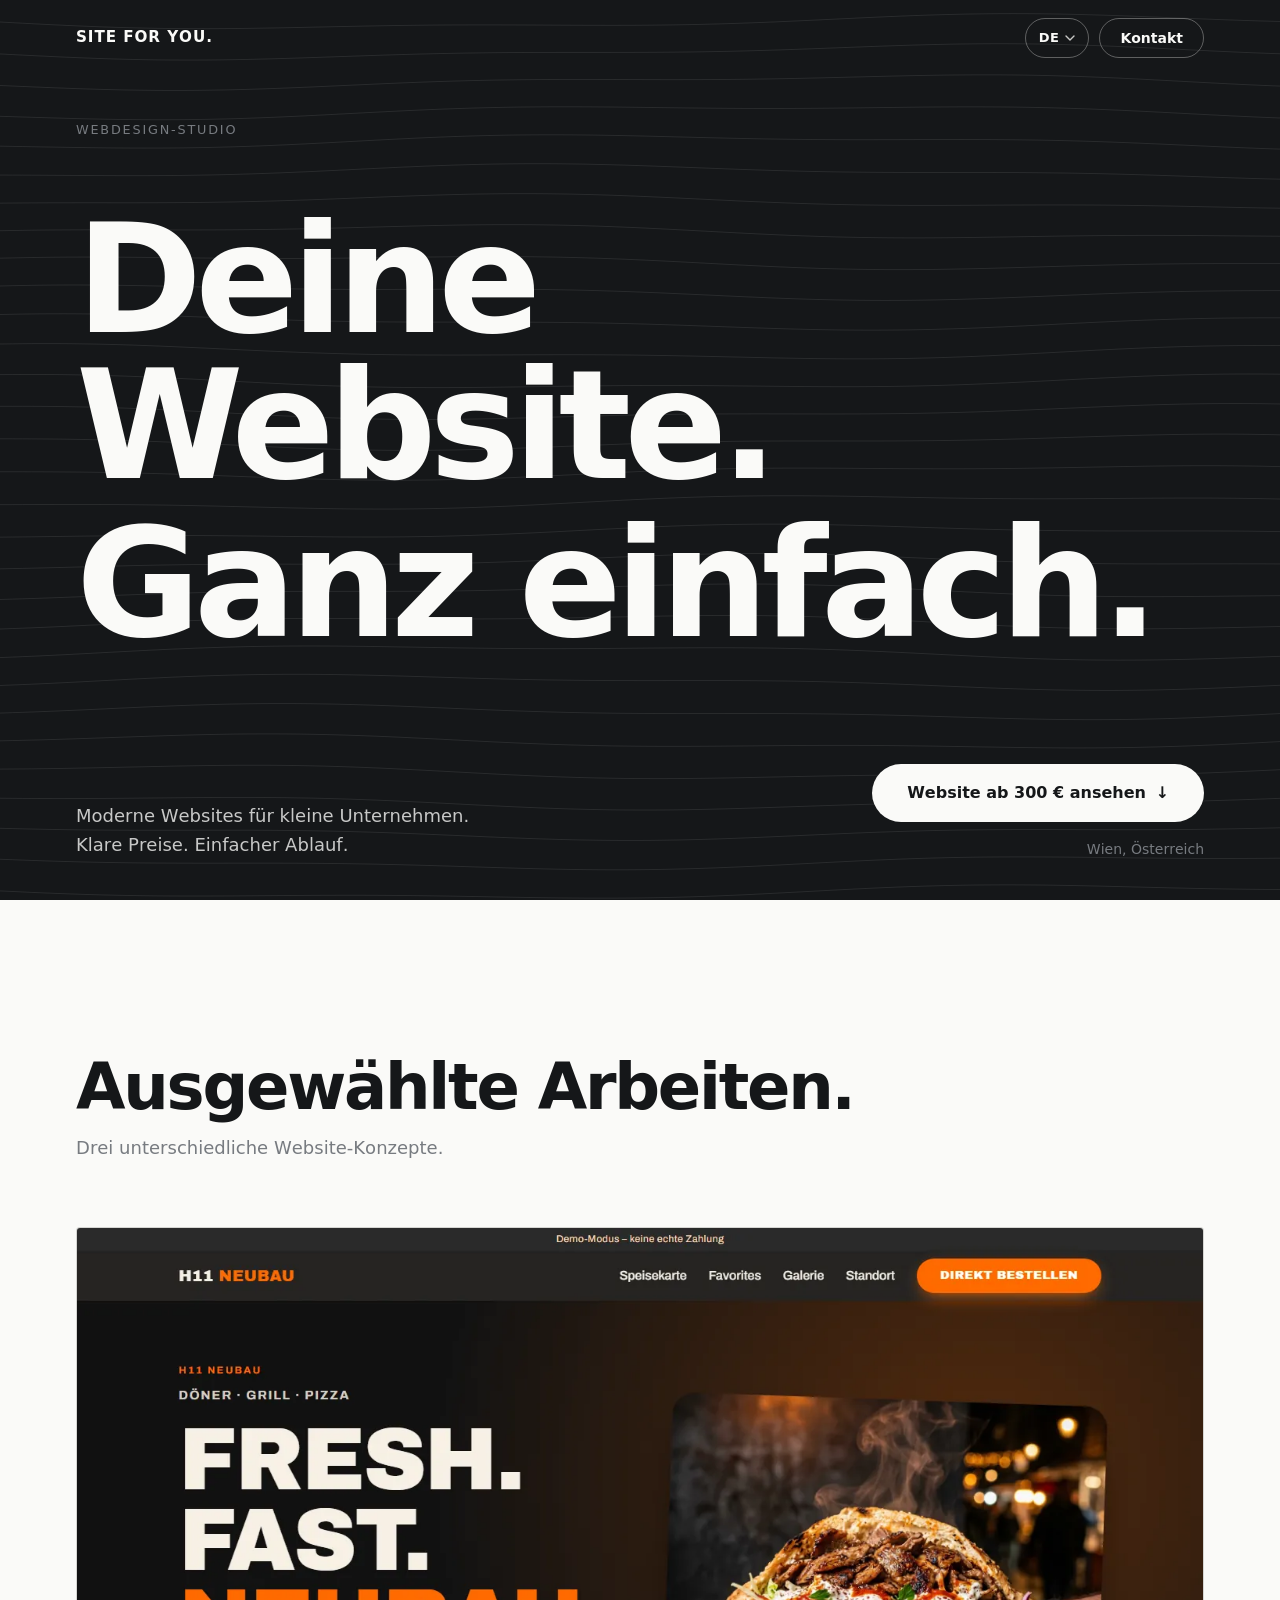
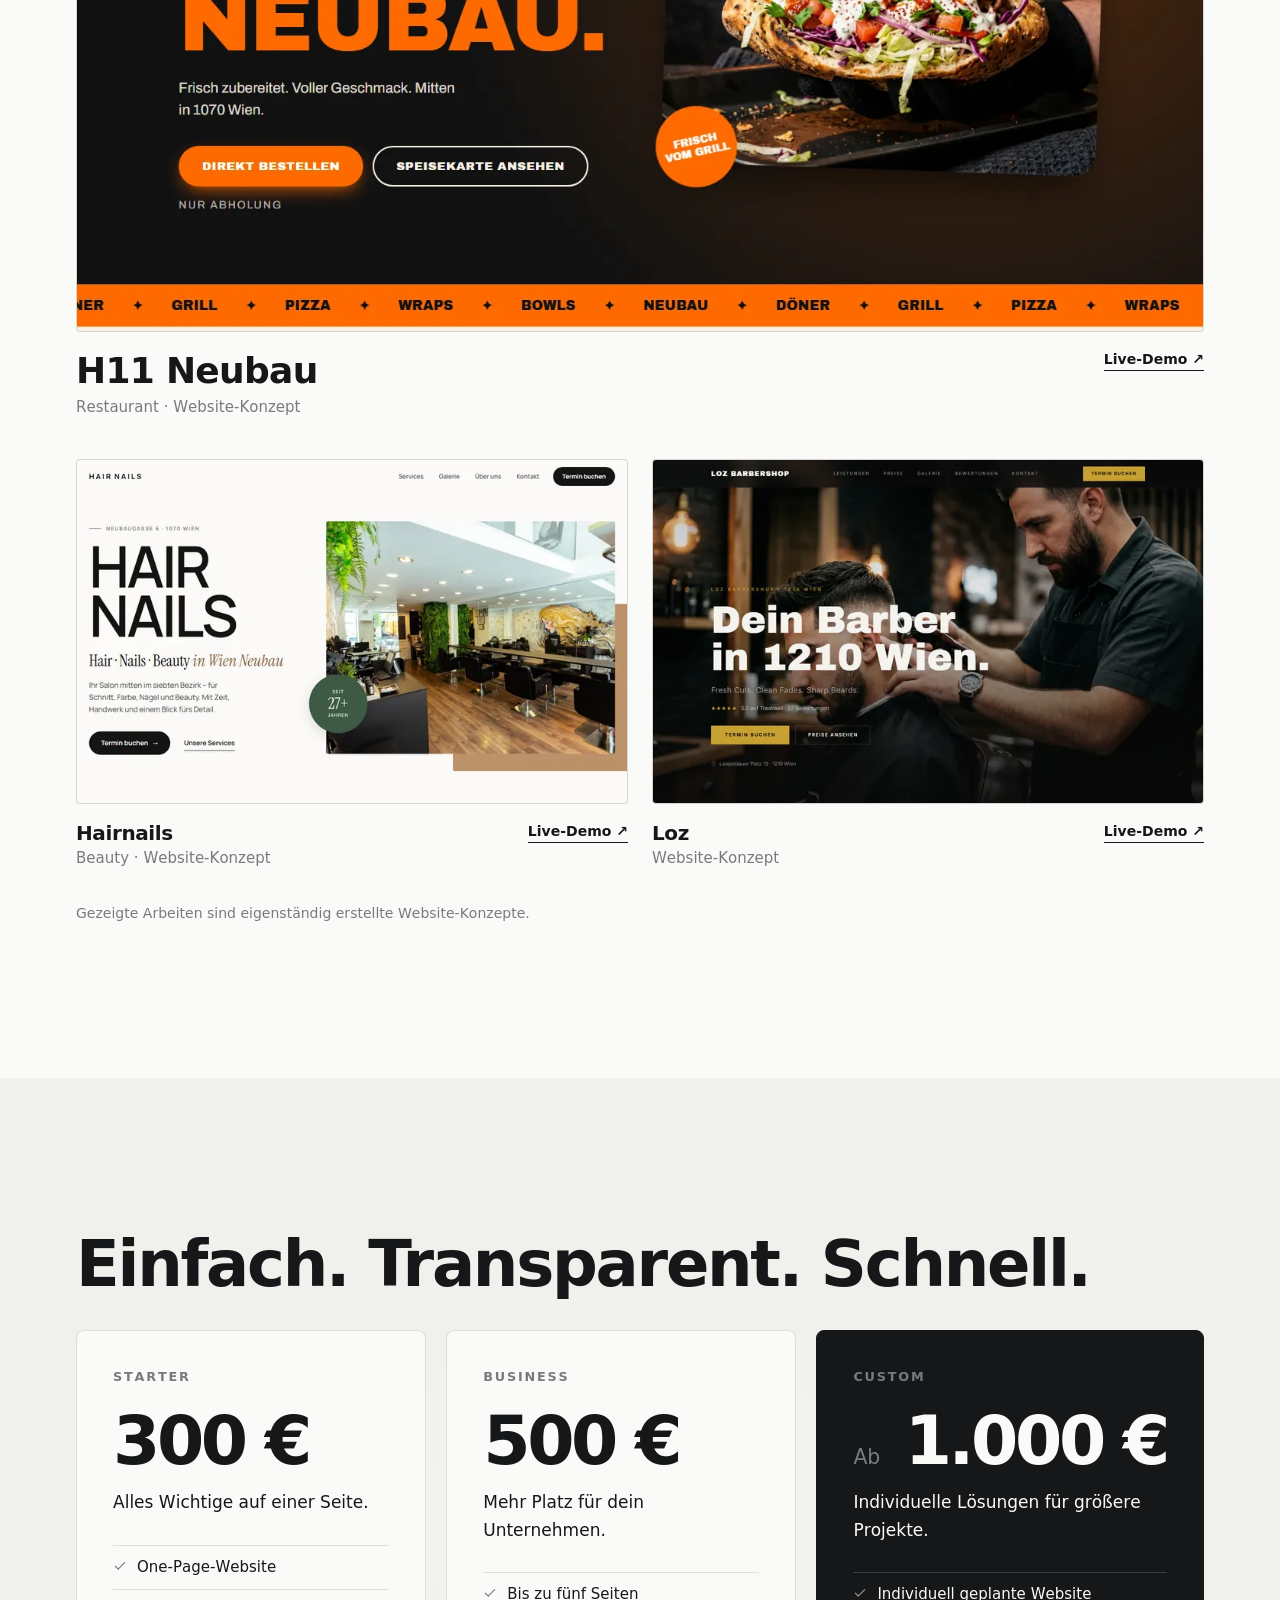
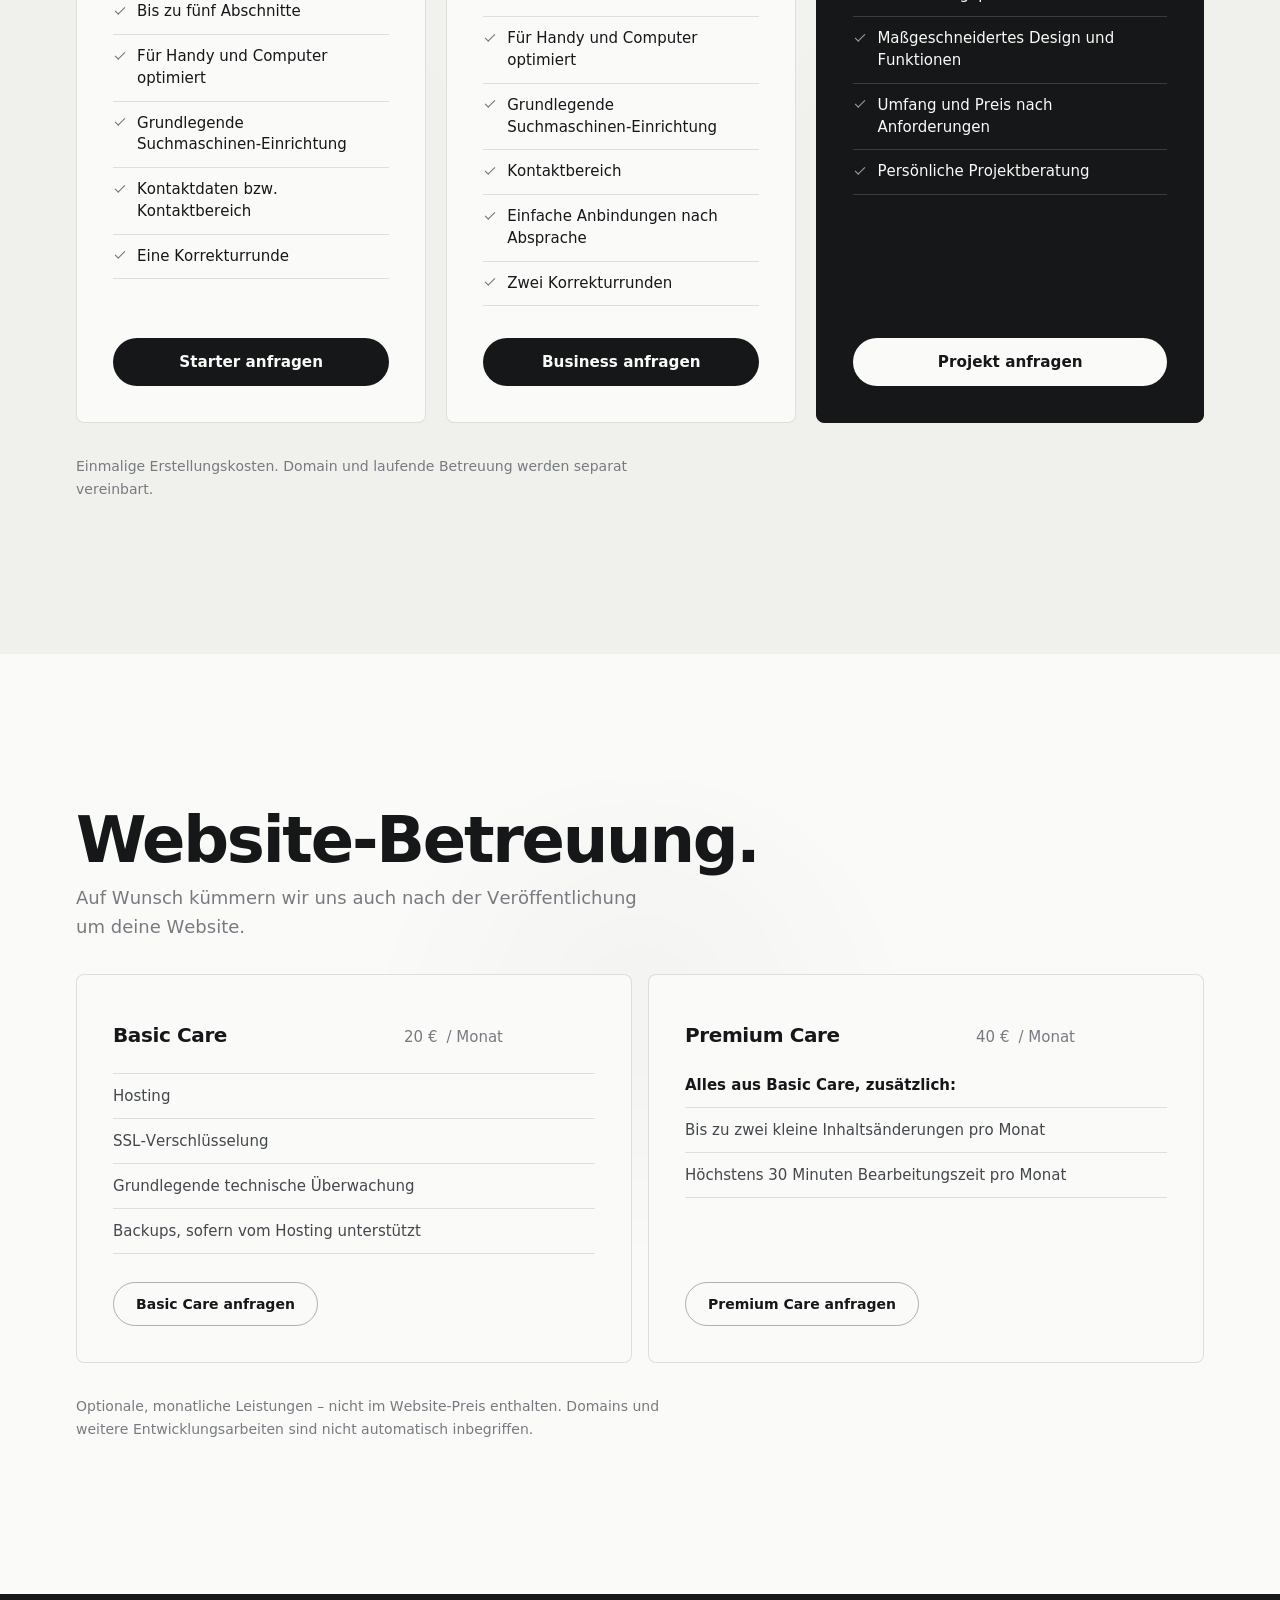
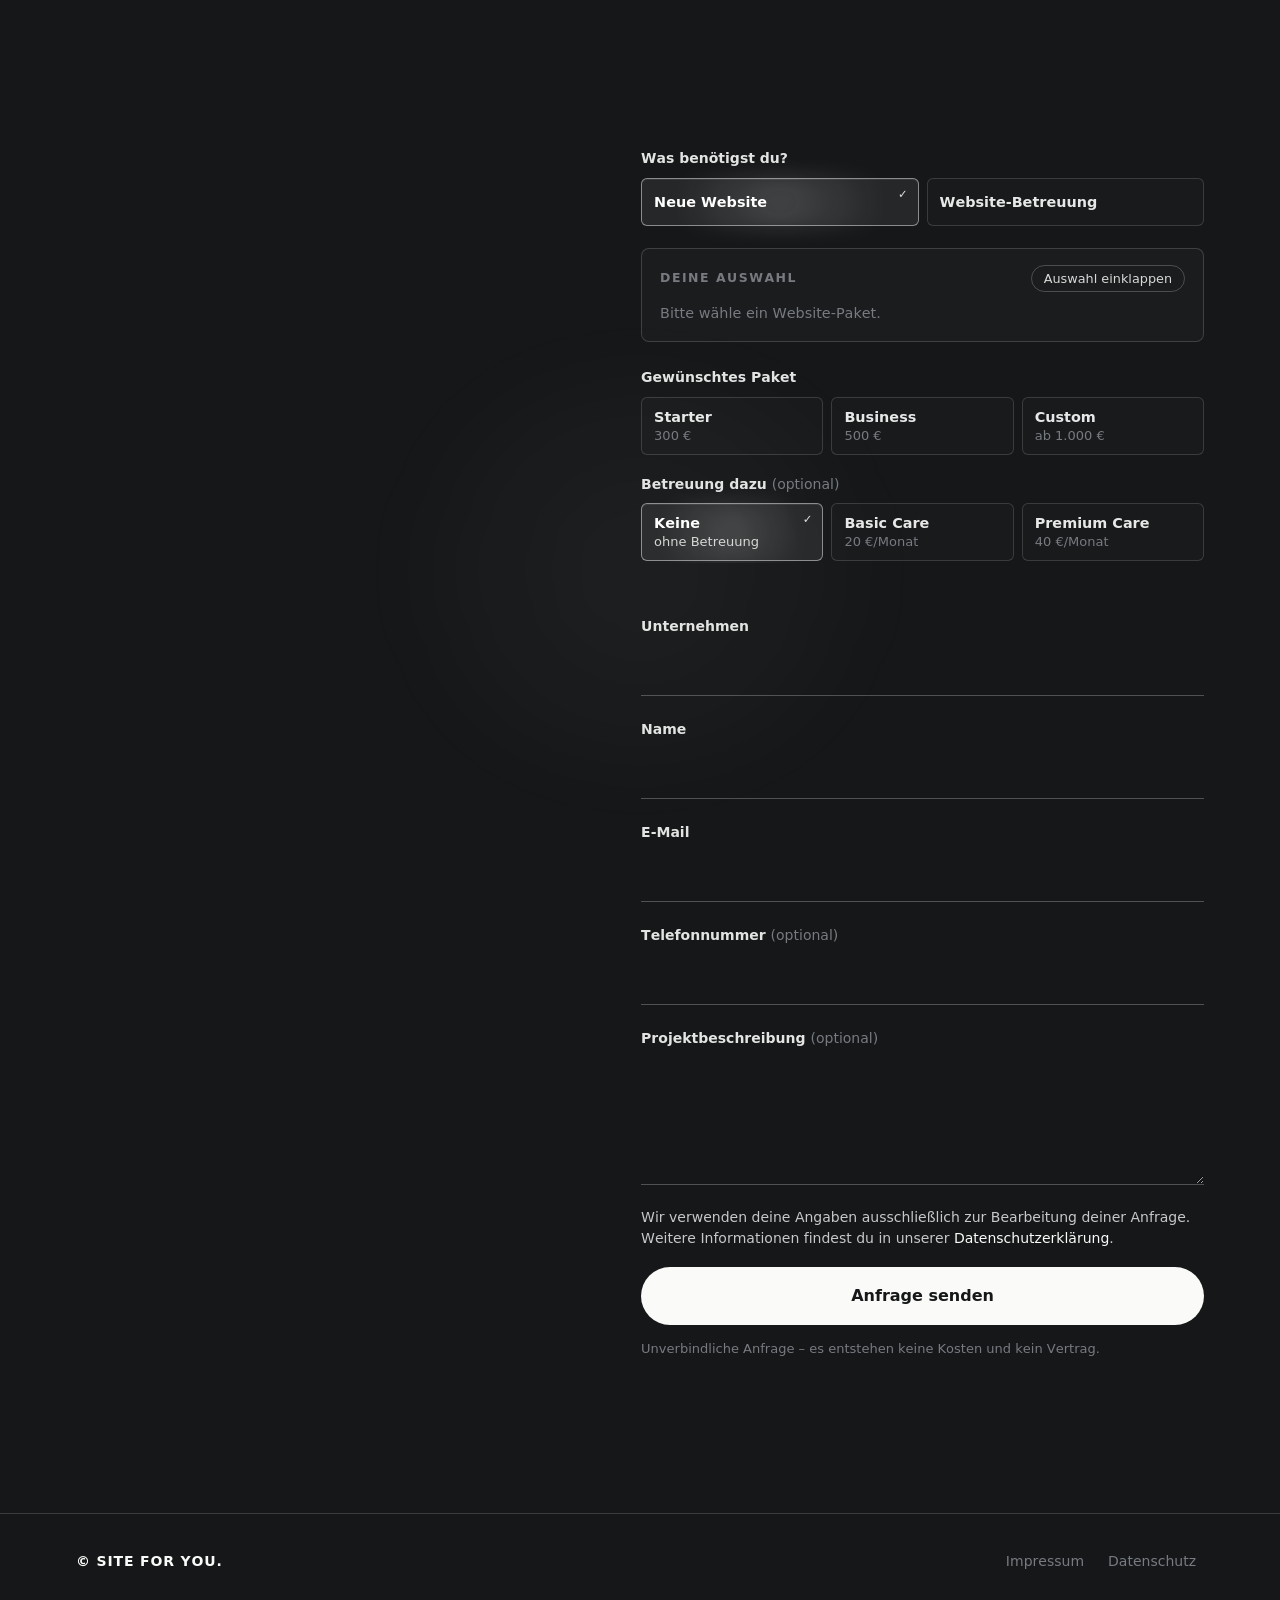
==== commit cac95d4a: "SiteForYou version - added seven languages" ====
--- a/index.html
+++ b/index.html
@@ -1,5 +1,5 @@
 <!DOCTYPE html>
-<html lang="de">
+<html lang="de" dir="ltr">
 <head>
   <meta charset="utf-8">
   <meta name="viewport" content="width=device-width, initial-scale=1">
@@ -8,31 +8,57 @@
   <meta name="theme-color" content="#151719">
   <link rel="icon" href="assets/favicon.svg" type="image/svg+xml">
 
-  <!-- Produktions-Domain: https://siteforyou.at (bei Domainwechsel hier und bei og:url anpassen). -->
+  <!-- Produktions-Domain: https://siteforyou.at -->
   <link rel="canonical" href="https://siteforyou.at/">
+  <link rel="alternate" hreflang="de" href="https://siteforyou.at/">
+  <link rel="alternate" hreflang="en" href="https://siteforyou.at/en/">
+  <link rel="alternate" hreflang="uk" href="https://siteforyou.at/uk/">
+  <link rel="alternate" hreflang="tr" href="https://siteforyou.at/tr/">
+  <link rel="alternate" hreflang="it" href="https://siteforyou.at/it/">
+  <link rel="alternate" hreflang="zh-Hans" href="https://siteforyou.at/zh/">
+  <link rel="alternate" hreflang="ar" href="https://siteforyou.at/ar/">
+  <link rel="alternate" hreflang="x-default" href="https://siteforyou.at/">
+
   <meta property="og:type" content="website">
   <meta property="og:locale" content="de_AT">
   <meta property="og:site_name" content="SITE FOR YOU.">
   <meta property="og:title" content="SITE FOR YOU. — Deine Website. Ganz einfach.">
   <meta property="og:description" content="Moderne Websites für kleine Unternehmen. Klare Preise. Einfacher Ablauf.">
   <meta property="og:url" content="https://siteforyou.at/">
-  <!-- <meta property="og:image" content="https://DEINE-DOMAIN/assets/og-image.png"> -->
   <meta name="twitter:card" content="summary">
 
   <script>document.documentElement.classList.add("js")</script>
-  <!-- ?v=… : bei jeder Änderung an CSS/JS erhöhen, damit Browser nie veraltete Dateien nutzen -->
-  <link rel="stylesheet" href="styles.css?v=20261107d">
-  <script src="config.js?v=20261107d"></script>
-  <script src="script.js?v=20261107d" defer></script>
-  <script src="effects.js?v=20261107d" defer></script>
+  <link rel="stylesheet" href="styles.css?v=20261109a">
+  <script src="config.js?v=20261109a"></script>
+  <script src="locales/de.js?v=20261109a" defer></script>
+  <script src="locales/en.js?v=20261109a" defer></script>
+  <script src="locales/uk.js?v=20261109a" defer></script>
+  <script src="locales/tr.js?v=20261109a" defer></script>
+  <script src="locales/it.js?v=20261109a" defer></script>
+  <script src="locales/zh-Hans.js?v=20261109a" defer></script>
+  <script src="locales/ar.js?v=20261109a" defer></script>
+  <script src="i18n.js?v=20261109a" defer></script>
+  <script src="script.js?v=20261109a" defer></script>
+  <script src="effects.js?v=20261109a" defer></script>
 </head>
-<body>
-  <a class="skip" href="#arbeiten">Zum Inhalt springen</a>
+<body data-page="home">
+  <a class="skip" href="#arbeiten" data-i18n="nav.skip">Zum Inhalt springen</a>
 
   <header class="header" id="header">
     <div class="wrap header__in">
-      <a class="logo" href="#top" aria-label="SITE FOR YOU. – nach oben">SITE FOR YOU.</a>
-      <a class="btn btn--small" href="#kontakt">Kontakt</a>
+      <a class="logo" href="#top" dir="ltr" aria-label="SITE FOR YOU. – nach oben" data-i18n-aria="nav.logoAria">SITE FOR YOU.</a>
+      <div class="header__actions">
+        <div class="lang" id="lang-switcher" data-typo-skip="1">
+          <button type="button" class="lang__btn" id="lang-btn" aria-haspopup="listbox" aria-expanded="false" aria-controls="lang-menu" aria-label="Sprache wählen (Deutsch)">
+            <span class="lang__code" id="lang-current" dir="ltr">DE</span>
+            <svg class="lang__chev" width="10" height="6" viewBox="0 0 10 6" fill="none" aria-hidden="true">
+              <path d="M1 1L5 5L9 1" stroke="currentColor" stroke-width="1.4" stroke-linecap="round" stroke-linejoin="round"/>
+            </svg>
+          </button>
+          <ul class="lang__menu" id="lang-menu" role="listbox" aria-label="Sprache wählen" tabindex="-1"></ul>
+        </div>
+        <a class="btn btn--small" href="#kontakt" data-i18n="nav.contact">Kontakt</a>
+      </div>
     </div>
   </header>
 
@@ -44,78 +70,76 @@
     <section class="hero" aria-labelledby="hero-title">
       <canvas class="hero__fx" id="hero-fx" aria-hidden="true"></canvas>
       <div class="wrap hero__in">
-        <p class="hero__meta">Webdesign-Studio</p>
+        <p class="hero__meta" data-i18n="hero.meta">Webdesign-Studio</p>
         <h1 id="hero-title" class="hero__title" data-typo="words">
-          <span class="line"><span>Deine Website.</span></span>
-          <span class="line"><span>Ganz einfach.</span></span>
+          <span class="line"><span data-i18n="hero.titleLine1">Deine Website.</span></span>
+          <span class="line"><span data-i18n="hero.titleLine2">Ganz einfach.</span></span>
         </h1>
         <div class="hero__bottom">
-          <p class="hero__text">Moderne Websites für kleine Unternehmen. Klare Preise. Einfacher Ablauf.</p>
+          <p class="hero__text" data-i18n="hero.text">Moderne Websites für kleine Unternehmen. Klare Preise. Einfacher Ablauf.</p>
           <div class="hero__cta">
-            <a class="btn btn--light btn--large" href="#preise">Website ab 300&nbsp;€ ansehen <span aria-hidden="true" class="arrow">↓</span></a>
-            <p class="hero__loc">Wien, Österreich</p>
+            <a class="btn btn--light btn--large" href="#preise"><span data-i18n="hero.cta">Website ab 300&nbsp;€ ansehen</span> <span aria-hidden="true" class="arrow">↓</span></a>
+            <p class="hero__loc" data-i18n="hero.loc">Wien, Österreich</p>
           </div>
         </div>
       </div>
     </section>
 
-    <!-- 2. SELECTED WORK
-         Die Links stehen bewusst direkt im HTML (funktionieren ohne JavaScript und unabhängig von
-         zwischengespeicherten Dateien). config.js kann sie bei Bedarf überschreiben. -->
+    <!-- 2. SELECTED WORK -->
     <section class="section" id="arbeiten" aria-labelledby="work-title">
       <div class="wrap">
         <div class="section__head reveal">
-          <h2 id="work-title" data-typo="words">Ausgewählte Arbeiten.</h2>
-          <p>Drei unterschiedliche Website-Konzepte.</p>
+          <h2 id="work-title" data-typo="words" data-i18n="work.title">Ausgewählte Arbeiten.</h2>
+          <p data-i18n="work.subtitle">Drei unterschiedliche Website-Konzepte.</p>
         </div>
 
         <div class="work">
           <article class="project project--featured reveal is-live" data-project="h11">
-            <a class="project__link" href="https://illyastack.github.io/H11-demo/" target="_blank" rel="noopener noreferrer" aria-label="H11 Neubau – Website-Konzept als Live-Demo öffnen (neuer Tab)">
+            <a class="project__link" href="https://illyastack.github.io/H11-demo/" target="_blank" rel="noopener noreferrer" aria-label="H11 Neubau – Website-Konzept als Live-Demo öffnen (neuer Tab)" data-i18n-aria="work.h11Aria">
               <div class="project__media has-img">
-                <img src="assets/portfolio/h11.webp" srcset="assets/portfolio/h11-720.webp 720w, assets/portfolio/h11.webp 1440w" sizes="(min-width: 1300px) 1130px, 100vw" width="1440" height="900" alt="Startseite des Website-Konzepts H11 Neubau" decoding="async">
+                <img src="assets/portfolio/h11.webp" srcset="assets/portfolio/h11-720.webp 720w, assets/portfolio/h11.webp 1440w" sizes="(min-width: 1300px) 1130px, 100vw" width="1440" height="900" alt="Startseite des Website-Konzepts H11 Neubau" data-i18n-alt="work.h11Alt" decoding="async">
               </div>
               <div class="project__info">
                 <div>
-                  <h3>H11 Neubau</h3>
-                  <p>Restaurant · Website-Konzept</p>
-                </div>
-                <span class="project__cta">Live-Demo</span>
+                  <h3 dir="ltr">H11 Neubau</h3>
+                  <p data-i18n="work.h11Desc">Restaurant · Website-Konzept</p>
+                </div>
+                <span class="project__cta" data-i18n="work.cta">Live-Demo</span>
               </div>
             </a>
           </article>
 
           <article class="project reveal is-live" data-project="hairnails">
-            <a class="project__link" href="https://illyastack.github.io/HairNails-demo/" target="_blank" rel="noopener noreferrer" aria-label="Hairnails – Website-Konzept als Live-Demo öffnen (neuer Tab)">
+            <a class="project__link" href="https://illyastack.github.io/HairNails-demo/" target="_blank" rel="noopener noreferrer" aria-label="Hairnails – Website-Konzept als Live-Demo öffnen (neuer Tab)" data-i18n-aria="work.hairnailsAria">
               <div class="project__media has-img">
-                <img src="assets/portfolio/hairnails.webp" srcset="assets/portfolio/hairnails-720.webp 720w, assets/portfolio/hairnails.webp 1440w" sizes="(min-width: 720px) 50vw, 100vw" width="1440" height="900" alt="Startseite des Website-Konzepts Hairnails" loading="lazy" decoding="async">
+                <img src="assets/portfolio/hairnails.webp" srcset="assets/portfolio/hairnails-720.webp 720w, assets/portfolio/hairnails.webp 1440w" sizes="(min-width: 720px) 50vw, 100vw" width="1440" height="900" alt="Startseite des Website-Konzepts Hairnails" data-i18n-alt="work.hairnailsAlt" loading="lazy" decoding="async">
               </div>
               <div class="project__info">
                 <div>
-                  <h3>Hairnails</h3>
-                  <p>Beauty · Website-Konzept</p>
-                </div>
-                <span class="project__cta">Live-Demo</span>
+                  <h3 dir="ltr">Hairnails</h3>
+                  <p data-i18n="work.hairnailsDesc">Beauty · Website-Konzept</p>
+                </div>
+                <span class="project__cta" data-i18n="work.cta">Live-Demo</span>
               </div>
             </a>
           </article>
 
           <article class="project reveal is-live" data-project="loz">
-            <a class="project__link" href="https://illyastack.github.io/loz-redesign-demo/" target="_blank" rel="noopener noreferrer" aria-label="Loz – Website-Konzept als Live-Demo öffnen (neuer Tab)">
+            <a class="project__link" href="https://illyastack.github.io/loz-redesign-demo/" target="_blank" rel="noopener noreferrer" aria-label="Loz – Website-Konzept als Live-Demo öffnen (neuer Tab)" data-i18n-aria="work.lozAria">
               <div class="project__media has-img">
-                <img src="assets/portfolio/loz.webp" srcset="assets/portfolio/loz-720.webp 720w, assets/portfolio/loz.webp 1440w" sizes="(min-width: 720px) 50vw, 100vw" width="1440" height="900" alt="Startseite des Website-Konzepts Loz" loading="lazy" decoding="async">
+                <img src="assets/portfolio/loz.webp" srcset="assets/portfolio/loz-720.webp 720w, assets/portfolio/loz.webp 1440w" sizes="(min-width: 720px) 50vw, 100vw" width="1440" height="900" alt="Startseite des Website-Konzepts Loz" data-i18n-alt="work.lozAlt" loading="lazy" decoding="async">
               </div>
               <div class="project__info">
                 <div>
-                  <h3>Loz</h3>
-                  <p>Website-Konzept</p>
-                </div>
-                <span class="project__cta">Live-Demo</span>
+                  <h3 dir="ltr">Loz</h3>
+                  <p data-i18n="work.lozDesc">Website-Konzept</p>
+                </div>
+                <span class="project__cta" data-i18n="work.cta">Live-Demo</span>
               </div>
             </a>
           </article>
         </div>
-        <p class="note">Gezeigte Arbeiten sind eigenständig erstellte Website-Konzepte.</p>
+        <p class="note" data-i18n="work.note">Gezeigte Arbeiten sind eigenständig erstellte Website-Konzepte.</p>
       </div>
     </section>
 
@@ -123,57 +147,57 @@
     <section class="section section--alt" id="preise" aria-labelledby="price-title">
       <div class="wrap">
         <div class="section__head reveal">
-          <h2 id="price-title" data-typo="words">Einfach. Transparent. Schnell.</h2>
+          <h2 id="price-title" data-typo="words" data-i18n="price.title">Einfach. Transparent. Schnell.</h2>
         </div>
 
         <div class="plans">
           <article class="plan reveal" data-plan="starter">
-            <span class="plan__sel" aria-hidden="true">✓ Ausgewählt</span>
-            <h3 class="plan__name">Starter</h3>
-            <p class="plan__price">300&nbsp;€</p>
-            <p class="plan__desc">Alles Wichtige auf einer Seite.</p>
+            <span class="plan__sel" aria-hidden="true" data-i18n="price.selectedBadge">✓ Ausgewählt</span>
+            <h3 class="plan__name" data-i18n="price.starter.name">Starter</h3>
+            <p class="plan__price" dir="ltr" data-i18n="price.starter.price">300&nbsp;€</p>
+            <p class="plan__desc" data-i18n="price.starter.desc">Alles Wichtige auf einer Seite.</p>
             <ul class="plan__list">
-              <li>One-Page-Website</li>
-              <li>Bis zu fünf Abschnitte</li>
-              <li>Für Handy und Computer optimiert</li>
-              <li>Grundlegende Suchmaschinen-Einrichtung</li>
-              <li>Kontaktdaten bzw. Kontaktbereich</li>
-              <li>Eine Korrekturrunde</li>
+              <li data-i18n="price.starter.f1">One-Page-Website</li>
+              <li data-i18n="price.starter.f2">Bis zu fünf Abschnitte</li>
+              <li data-i18n="price.starter.f3">Für Handy und Computer optimiert</li>
+              <li data-i18n="price.starter.f4">Grundlegende Suchmaschinen-Einrichtung</li>
+              <li data-i18n="price.starter.f5">Kontaktdaten bzw. Kontaktbereich</li>
+              <li data-i18n="price.starter.f6">Eine Korrekturrunde</li>
             </ul>
             <a class="btn btn--dark btn--block" href="#betreuung" data-package="starter" aria-pressed="false" role="button">Starter anfragen</a>
           </article>
 
           <article class="plan reveal" data-plan="business">
-            <span class="plan__sel" aria-hidden="true">✓ Ausgewählt</span>
-            <h3 class="plan__name">Business</h3>
-            <p class="plan__price">500&nbsp;€</p>
-            <p class="plan__desc">Mehr Platz für dein Unternehmen.</p>
+            <span class="plan__sel" aria-hidden="true" data-i18n="price.selectedBadge">✓ Ausgewählt</span>
+            <h3 class="plan__name" data-i18n="price.business.name">Business</h3>
+            <p class="plan__price" dir="ltr" data-i18n="price.business.price">500&nbsp;€</p>
+            <p class="plan__desc" data-i18n="price.business.desc">Mehr Platz für dein Unternehmen.</p>
             <ul class="plan__list">
-              <li>Bis zu fünf Seiten</li>
-              <li>Für Handy und Computer optimiert</li>
-              <li>Grundlegende Suchmaschinen-Einrichtung</li>
-              <li>Kontaktbereich</li>
-              <li>Einfache Anbindungen nach Absprache</li>
-              <li>Zwei Korrekturrunden</li>
+              <li data-i18n="price.business.f1">Bis zu fünf Seiten</li>
+              <li data-i18n="price.business.f2">Für Handy und Computer optimiert</li>
+              <li data-i18n="price.business.f3">Grundlegende Suchmaschinen-Einrichtung</li>
+              <li data-i18n="price.business.f4">Kontaktbereich</li>
+              <li data-i18n="price.business.f5">Einfache Anbindungen nach Absprache</li>
+              <li data-i18n="price.business.f6">Zwei Korrekturrunden</li>
             </ul>
             <a class="btn btn--dark btn--block" href="#betreuung" data-package="business" aria-pressed="false" role="button">Business anfragen</a>
           </article>
 
           <article class="plan plan--dark reveal" data-plan="custom">
-            <span class="plan__sel" aria-hidden="true">✓ Ausgewählt</span>
-            <h3 class="plan__name">Custom</h3>
-            <p class="plan__price"><small>Ab</small> 1.000&nbsp;€</p>
-            <p class="plan__desc">Individuelle Lösungen für größere Projekte.</p>
+            <span class="plan__sel" aria-hidden="true" data-i18n="price.selectedBadge">✓ Ausgewählt</span>
+            <h3 class="plan__name" data-i18n="price.custom.name">Custom</h3>
+            <p class="plan__price"><small data-i18n="price.custom.pricePrefix">Ab</small> <span dir="ltr" data-i18n="price.custom.priceAmount">1.000&nbsp;€</span></p>
+            <p class="plan__desc" data-i18n="price.custom.desc">Individuelle Lösungen für größere Projekte.</p>
             <ul class="plan__list">
-              <li>Individuell geplante Website</li>
-              <li>Maßgeschneidertes Design und Funktionen</li>
-              <li>Umfang und Preis nach Anforderungen</li>
-              <li>Persönliche Projektberatung</li>
+              <li data-i18n="price.custom.f1">Individuell geplante Website</li>
+              <li data-i18n="price.custom.f2">Maßgeschneidertes Design und Funktionen</li>
+              <li data-i18n="price.custom.f3">Umfang und Preis nach Anforderungen</li>
+              <li data-i18n="price.custom.f4">Persönliche Projektberatung</li>
             </ul>
             <a class="btn btn--light btn--block" href="#betreuung" data-package="custom" aria-pressed="false" role="button">Projekt anfragen</a>
           </article>
         </div>
-        <p class="note reveal">Einmalige Erstellungskosten. Domain und laufende Betreuung werden separat vereinbart.</p>
+        <p class="note reveal" data-i18n="price.note">Einmalige Erstellungskosten. Domain und laufende Betreuung werden separat vereinbart.</p>
       </div>
     </section>
 
@@ -181,46 +205,46 @@
     <section class="section" id="betreuung" aria-labelledby="care-title">
       <div class="wrap" id="care-wrap">
         <div class="section__head reveal">
-          <h2 id="care-title" data-typo="words">Website-Betreuung.</h2>
-          <p>Auf Wunsch kümmern wir uns auch nach der Veröffentlichung um deine Website.</p>
+          <h2 id="care-title" data-typo="words" data-i18n="care.title">Website-Betreuung.</h2>
+          <p data-i18n="care.subtitle">Auf Wunsch kümmern wir uns auch nach der Veröffentlichung um deine Website.</p>
         </div>
 
         <!-- Erscheint nur, wenn zuvor ein Website-Paket gewählt wurde -->
         <div class="collapse is-closed" id="care-context" inert>
           <div class="collapse__in">
             <div class="care-context">
-              <p class="care-context__line"><span class="care-context__check" aria-hidden="true">✓</span> Dein Website-Paket: <strong id="care-context-pkg"></strong> <a href="#preise" id="care-change">Ändern</a></p>
-              <p class="care-context__hint">Optional: Füge eine Betreuung hinzu oder fahre ohne Betreuung fort.</p>
+              <p class="care-context__line"><span class="care-context__check" aria-hidden="true">✓</span> <span data-i18n="care.contextPrefix">Dein Website-Paket:</span> <strong id="care-context-pkg"></strong> <a href="#preise" id="care-change" data-i18n="care.contextChange">Ändern</a></p>
+              <p class="care-context__hint" data-i18n="care.contextHint">Optional: Füge eine Betreuung hinzu oder fahre ohne Betreuung fort.</p>
             </div>
           </div>
         </div>
 
         <div class="care">
           <article class="care__item reveal" data-care-card="basic">
-            <span class="care__sel" aria-hidden="true">✓ Ausgewählt</span>
+            <span class="care__sel" aria-hidden="true" data-i18n="price.selectedBadge">✓ Ausgewählt</span>
             <div class="care__top">
-              <h3>Basic Care</h3>
-              <p class="care__price">20&nbsp;€ <span>/ Monat</span></p>
+              <h3 data-i18n="care.basic.name">Basic Care</h3>
+              <p class="care__price"><span class="care__amount" dir="ltr" data-i18n="care.basic.price">20&nbsp;€</span> <span class="care__per" data-i18n="care.perMonth">/ Monat</span></p>
             </div>
             <ul class="care__list">
-              <li>Hosting</li>
-              <li>SSL-Verschlüsselung</li>
-              <li>Grundlegende technische Überwachung</li>
-              <li>Backups, sofern vom Hosting unterstützt</li>
+              <li data-i18n="care.basic.f1">Hosting</li>
+              <li data-i18n="care.basic.f2">SSL-Verschlüsselung</li>
+              <li data-i18n="care.basic.f3">Grundlegende technische Überwachung</li>
+              <li data-i18n="care.basic.f4">Backups, sofern vom Hosting unterstützt</li>
             </ul>
             <a class="btn btn--outline care__cta" href="#kontakt" data-care="basic" role="button" aria-pressed="false"><span class="care__cta-label">Basic Care anfragen</span></a>
           </article>
 
           <article class="care__item reveal" data-care-card="premium">
-            <span class="care__sel" aria-hidden="true">✓ Ausgewählt</span>
+            <span class="care__sel" aria-hidden="true" data-i18n="price.selectedBadge">✓ Ausgewählt</span>
             <div class="care__top">
-              <h3>Premium Care</h3>
-              <p class="care__price">40&nbsp;€ <span>/ Monat</span></p>
-            </div>
-            <p class="care__plus">Alles aus Basic Care, zusätzlich:</p>
+              <h3 data-i18n="care.premium.name">Premium Care</h3>
+              <p class="care__price"><span class="care__amount" dir="ltr" data-i18n="care.premium.price">40&nbsp;€</span> <span class="care__per" data-i18n="care.perMonth">/ Monat</span></p>
+            </div>
+            <p class="care__plus" data-i18n="care.premium.plus">Alles aus Basic Care, zusätzlich:</p>
             <ul class="care__list">
-              <li>Bis zu zwei kleine Inhaltsänderungen pro Monat</li>
-              <li>Höchstens 30 Minuten Bearbeitungszeit pro Monat</li>
+              <li data-i18n="care.premium.f1">Bis zu zwei kleine Inhaltsänderungen pro Monat</li>
+              <li data-i18n="care.premium.f2">Höchstens 30 Minuten Bearbeitungszeit pro Monat</li>
             </ul>
             <a class="btn btn--outline care__cta" href="#kontakt" data-care="premium" role="button" aria-pressed="false"><span class="care__cta-label">Premium Care anfragen</span></a>
           </article>
@@ -230,12 +254,12 @@
         <div class="collapse is-closed" id="care-skip" inert>
           <div class="collapse__in">
             <div class="care-skip">
-              <button type="button" class="btn btn--ghost" id="skip-care">Ohne Betreuung fortfahren <span aria-hidden="true" class="arrow arrow--right">→</span></button>
-            </div>
-          </div>
-        </div>
-
-        <p class="note reveal">Optionale, monatliche Leistungen – nicht im Website-Preis enthalten. Domains und weitere Entwicklungsarbeiten sind nicht automatisch inbegriffen.</p>
+              <button type="button" class="btn btn--ghost" id="skip-care"><span data-i18n="care.skip">Ohne Betreuung fortfahren</span> <span aria-hidden="true" class="arrow arrow--right">→</span></button>
+            </div>
+          </div>
+        </div>
+
+        <p class="note reveal" data-i18n="care.note">Optionale, monatliche Leistungen – nicht im Website-Preis enthalten. Domains und weitere Entwicklungsarbeiten sind nicht automatisch inbegriffen.</p>
       </div>
     </section>
 
@@ -243,26 +267,26 @@
     <section class="contact" id="kontakt" aria-labelledby="contact-title">
       <div class="wrap contact__in" id="contact-wrap">
         <div class="contact__intro reveal">
-          <h2 id="contact-title" data-typo="words">Bereit für deine neue Website?</h2>
-          <p>Erzähl uns kurz von deinem Projekt. Wir melden uns persönlich bei dir.</p>
+          <h2 id="contact-title" data-typo="words" data-i18n="form.title">Bereit für deine neue Website?</h2>
+          <p data-i18n="form.intro">Erzähl uns kurz von deinem Projekt. Wir melden uns persönlich bei dir.</p>
           <p class="contact__fallback" id="mail-fallback" hidden>
-            Lieber per E-Mail? <a id="mail-link" href="#"></a>
+            <span data-i18n="form.mailFallbackPrefix">Lieber per E-Mail?</span> <a id="mail-link" href="#" dir="ltr"></a>
           </p>
         </div>
 
         <form class="form form-seq" id="form" novalidate>
           <fieldset class="choice" id="fs-type">
-            <legend>Was benötigst du?</legend>
+            <legend data-i18n="form.typeLegend">Was benötigst du?</legend>
             <div class="choice__grid choice__grid--2">
-              <label class="rc"><input type="radio" name="Anfrageart" value="website" checked><span class="rc__body"><span class="rc__name">Neue Website</span></span></label>
-              <label class="rc"><input type="radio" name="Anfrageart" value="maintenance"><span class="rc__body"><span class="rc__name">Website-Betreuung</span></span></label>
+              <label class="rc"><input type="radio" name="Anfrageart" value="website" checked><span class="rc__body"><span class="rc__name" data-i18n="form.typeWebsite">Neue Website</span></span></label>
+              <label class="rc"><input type="radio" name="Anfrageart" value="maintenance"><span class="rc__body"><span class="rc__name" data-i18n="form.typeMaint">Website-Betreuung</span></span></label>
             </div>
           </fieldset>
 
           <!-- Zusammenfassung der aktuellen Auswahl (animiert jede Zeile separat) -->
           <div class="summary" id="summary">
             <div class="summary__head">
-              <span class="summary__title" id="summary-title">Deine Auswahl</span>
+              <span class="summary__title" id="summary-title" data-i18n="form.summaryTitle">Deine Auswahl</span>
               <button type="button" class="summary__toggle" id="sel-toggle" aria-expanded="true" aria-controls="sel">Auswahl einklappen</button>
             </div>
             <div class="summary__rows" id="summary-list" aria-live="polite" aria-labelledby="summary-title">
@@ -273,7 +297,7 @@
               </div>
               <div class="summary__row is-closed" id="sum-row-web">
                 <div class="summary__row-in">
-                  <div class="summary__item"><span class="summary__val" id="sum-web-val"></span><span class="summary__tag">Website</span></div>
+                  <div class="summary__item"><span class="summary__val" id="sum-web-val"></span><span class="summary__tag" id="sum-web-tag" data-i18n="form.tagWebsite">Website</span></div>
                 </div>
               </div>
               <div class="summary__row is-closed" id="sum-row-care">
@@ -291,19 +315,19 @@
               <div class="collapse" id="panel-website">
                 <div class="collapse__in stack">
                   <fieldset class="choice">
-                    <legend>Gewünschtes Paket</legend>
+                    <legend data-i18n="form.pkgLegend">Gewünschtes Paket</legend>
                     <div class="choice__grid">
-                      <label class="rc"><input type="radio" name="w_pkg" value="starter"><span class="rc__body"><span class="rc__name">Starter</span><span class="rc__price">300 €</span></span></label>
-                      <label class="rc"><input type="radio" name="w_pkg" value="business"><span class="rc__body"><span class="rc__name">Business</span><span class="rc__price">500 €</span></span></label>
-                      <label class="rc"><input type="radio" name="w_pkg" value="custom"><span class="rc__body"><span class="rc__name">Custom</span><span class="rc__price">ab 1.000 €</span></span></label>
+                      <label class="rc"><input type="radio" name="w_pkg" value="starter"><span class="rc__body"><span class="rc__name" data-i18n="price.starter.name">Starter</span><span class="rc__price" data-i18n="form.rcStarterPrice">300 €</span></span></label>
+                      <label class="rc"><input type="radio" name="w_pkg" value="business"><span class="rc__body"><span class="rc__name" data-i18n="price.business.name">Business</span><span class="rc__price" data-i18n="form.rcBusinessPrice">500 €</span></span></label>
+                      <label class="rc"><input type="radio" name="w_pkg" value="custom"><span class="rc__body"><span class="rc__name" data-i18n="price.custom.name">Custom</span><span class="rc__price" data-i18n="form.rcCustomPrice">ab 1.000 €</span></span></label>
                     </div>
                   </fieldset>
                   <fieldset class="choice">
-                    <legend>Betreuung dazu <span class="opt">(optional)</span></legend>
+                    <legend><span data-i18n="form.careLegend">Betreuung dazu</span> <span class="opt" data-i18n="form.optional">(optional)</span></legend>
                     <div class="choice__grid">
-                      <label class="rc"><input type="radio" name="w_care" value="none" checked><span class="rc__body"><span class="rc__name">Keine</span><span class="rc__price">ohne Betreuung</span></span></label>
-                      <label class="rc"><input type="radio" name="w_care" value="basic"><span class="rc__body"><span class="rc__name">Basic Care</span><span class="rc__price">20 €/Monat</span></span></label>
-                      <label class="rc"><input type="radio" name="w_care" value="premium"><span class="rc__body"><span class="rc__name">Premium Care</span><span class="rc__price">40 €/Monat</span></span></label>
+                      <label class="rc"><input type="radio" name="w_care" value="none" checked><span class="rc__body"><span class="rc__name" data-i18n="form.careNoneName">Keine</span><span class="rc__price" data-i18n="form.careNonePrice">ohne Betreuung</span></span></label>
+                      <label class="rc"><input type="radio" name="w_care" value="basic"><span class="rc__body"><span class="rc__name" data-i18n="care.basic.name">Basic Care</span><span class="rc__price" data-i18n="form.rcBasicPrice">20 €/Monat</span></span></label>
+                      <label class="rc"><input type="radio" name="w_care" value="premium"><span class="rc__body"><span class="rc__name" data-i18n="care.premium.name">Premium Care</span><span class="rc__price" data-i18n="form.rcPremiumPrice">40 €/Monat</span></span></label>
                     </div>
                   </fieldset>
                 </div>
@@ -312,10 +336,10 @@
               <div class="collapse is-closed" id="panel-maint" inert>
                 <div class="collapse__in stack">
                   <fieldset class="choice">
-                    <legend>Gewünschte Betreuung</legend>
+                    <legend data-i18n="form.maintLegend">Gewünschte Betreuung</legend>
                     <div class="choice__grid choice__grid--2">
-                      <label class="rc"><input type="radio" name="m_care" value="basic"><span class="rc__body"><span class="rc__name">Basic Care</span><span class="rc__price">20 €/Monat</span></span></label>
-                      <label class="rc"><input type="radio" name="m_care" value="premium"><span class="rc__body"><span class="rc__name">Premium Care</span><span class="rc__price">40 €/Monat</span></span></label>
+                      <label class="rc"><input type="radio" name="m_care" value="basic"><span class="rc__body"><span class="rc__name" data-i18n="care.basic.name">Basic Care</span><span class="rc__price" data-i18n="form.rcBasicPrice">20 €/Monat</span></span></label>
+                      <label class="rc"><input type="radio" name="m_care" value="premium"><span class="rc__body"><span class="rc__name" data-i18n="care.premium.name">Premium Care</span><span class="rc__price" data-i18n="form.rcPremiumPrice">40 €/Monat</span></span></label>
                     </div>
                   </fieldset>
                 </div>
@@ -327,53 +351,53 @@
           <div class="collapse is-closed" id="panel-url" inert>
             <div class="collapse__in stack">
               <div class="field" id="field-url">
-                <label for="url">Bestehende Website <span class="opt">(optional)</span></label>
-                <input id="url" name="Bestehende-Website" type="url" inputmode="url" autocomplete="url" maxlength="200" placeholder="https://" aria-describedby="url-err">
+                <label for="url"><span data-i18n="form.urlLabel">Bestehende Website</span> <span class="opt" data-i18n="form.optional">(optional)</span></label>
+                <input id="url" name="Bestehende-Website" type="url" dir="ltr" inputmode="url" autocomplete="url" maxlength="200" placeholder="https://" data-i18n-placeholder="form.urlPlaceholder" aria-describedby="url-err">
                 <p class="err" id="url-err" role="alert"></p>
               </div>
-              <p class="choice__note">Die Betreuung bestehender Websites erfolgt nach technischer Prüfung.</p>
+              <p class="choice__note" data-i18n="form.maintNote">Die Betreuung bestehender Websites erfolgt nach technischer Prüfung.</p>
             </div>
           </div>
 
           <div class="field">
-            <label for="company">Unternehmen</label>
+            <label for="company" data-i18n="form.companyLabel">Unternehmen</label>
             <input id="company" name="Unternehmen" type="text" autocomplete="organization" maxlength="100" required aria-describedby="company-err">
             <p class="err" id="company-err" role="alert"></p>
           </div>
 
           <div class="field">
-            <label for="name">Name</label>
+            <label for="name" data-i18n="form.nameLabel">Name</label>
             <input id="name" name="Kontaktperson" type="text" autocomplete="name" maxlength="100" required aria-describedby="name-err">
             <p class="err" id="name-err" role="alert"></p>
           </div>
 
           <div class="field">
-            <label for="email">E-Mail</label>
-            <input id="email" name="email" type="email" inputmode="email" autocomplete="email" required aria-describedby="email-err">
+            <label for="email" data-i18n="form.emailLabel">E-Mail</label>
+            <input id="email" name="email" type="email" dir="ltr" inputmode="email" autocomplete="email" required aria-describedby="email-err">
             <p class="err" id="email-err" role="alert"></p>
           </div>
 
           <div class="field">
-            <label for="phone">Telefonnummer <span class="opt">(optional)</span></label>
-            <input id="phone" name="Telefon" type="tel" inputmode="tel" autocomplete="tel" maxlength="40">
+            <label for="phone"><span data-i18n="form.phoneLabel">Telefonnummer</span> <span class="opt" data-i18n="form.optional">(optional)</span></label>
+            <input id="phone" name="Telefon" type="tel" dir="ltr" inputmode="tel" autocomplete="tel" maxlength="40">
           </div>
 
           <div class="field">
-            <label for="message">Projektbeschreibung <span class="opt">(optional)</span></label>
+            <label for="message"><span data-i18n="form.messageLabel">Projektbeschreibung</span> <span class="opt" data-i18n="form.optional">(optional)</span></label>
             <textarea id="message" name="Projektbeschreibung" rows="4" maxlength="3000"></textarea>
           </div>
 
           <!-- Spam-Falle: für Menschen unsichtbar -->
           <div class="hp" aria-hidden="true">
-            <label>Nicht ausfüllen <input type="text" name="_gotcha" tabindex="-1" autocomplete="off"></label>
+            <label><span data-i18n="form.hpLabel">Nicht ausfüllen</span> <input type="text" name="_gotcha" tabindex="-1" autocomplete="off"></label>
           </div>
 
           <div class="form__submit">
-            <p class="form__privacy">Wir verwenden deine Angaben ausschließlich zur Bearbeitung deiner Anfrage. Weitere Informationen findest du in unserer <a href="datenschutz.html">Datenschutzerklärung</a>.</p>
+            <p class="form__privacy"><span data-i18n="form.privacyPrefix">Wir verwenden deine Angaben ausschließlich zur Bearbeitung deiner Anfrage. Weitere Informationen findest du in unserer </span><a href="datenschutz.html" data-i18n="form.privacyLink">Datenschutzerklärung</a><span data-i18n="form.privacySuffix">.</span></p>
             <button class="btn btn--dark btn--block btn--large" type="submit" id="submit">
-              <span class="btn__label">Anfrage senden</span>
+              <span class="btn__label" data-i18n="form.submit">Anfrage senden</span>
             </button>
-            <p class="form__hint">Unverbindliche Anfrage – es entstehen keine Kosten und kein Vertrag.</p>
+            <p class="form__hint" data-i18n="form.hint">Unverbindliche Anfrage – es entstehen keine Kosten und kein Vertrag.</p>
           </div>
           <div class="status" id="status" role="status" aria-live="polite" tabindex="-1"></div>
         </form>
@@ -383,10 +407,10 @@
 
   <footer class="footer">
     <div class="wrap footer__in">
-      <p>© SITE FOR YOU.</p>
-      <nav aria-label="Rechtliches">
-        <a href="impressum.html">Impressum</a>
-        <a href="datenschutz.html">Datenschutz</a>
+      <p dir="ltr">© SITE FOR YOU.</p>
+      <nav aria-label="Rechtliches" data-i18n-aria="footer.legalNavAria">
+        <a href="impressum.html" data-i18n="footer.impressum">Impressum</a>
+        <a href="datenschutz.html" data-i18n="footer.privacy">Datenschutz</a>
       </nav>
     </div>
   </footer>
--- a/styles.css
+++ b/styles.css
@@ -9,7 +9,7 @@
   --white: #FFFFFF;
   --line: rgba(21, 23, 25, .12);
   --line-inv: rgba(250, 250, 248, .16);
-  --font: "Inter", "Manrope", system-ui, -apple-system, "Segoe UI", Roboto, "Helvetica Neue", Arial, sans-serif;
+  --font: "Inter", "Manrope", "Noto Sans Arabic", "Geeza Pro", "Tahoma", "PingFang SC", "Microsoft YaHei", "Noto Sans SC", system-ui, -apple-system, "Segoe UI", Roboto, "Helvetica Neue", Arial, sans-serif;
   --pad: clamp(20px, 5vw, 56px);
   --max: 1240px;
   --ease: cubic-bezier(0.22, 1, 0.36, 1);
@@ -33,12 +33,12 @@
 .wrap { width: 100%; max-width: var(--max); margin-inline: auto; padding-inline: var(--pad); position: relative; z-index: 2; }
 
 .skip {
-  position: absolute; left: 12px; top: -60px; z-index: 100;
+  position: absolute; inset-inline-start: 12px; top: -60px; z-index: 100;
   background: var(--white); color: var(--dark); padding: 10px 16px; border-radius: 4px;
 }
 .skip:focus { top: 12px; }
 
-/* ---------- Header (in Hero integriert) ---------- */
+/* ---------- Header (in Hero integriert) & Sprachumschalter ---------- */
 .header {
   position: fixed; inset: 0 0 auto 0; z-index: 50; height: var(--header-h);
   background: transparent; color: var(--light);
@@ -55,8 +55,56 @@
   backdrop-filter: blur(10px); -webkit-backdrop-filter: blur(10px);
   border-color: var(--line-inv);
 }
-.header__in { height: 100%; display: flex; align-items: center; justify-content: space-between; }
-.logo { font-weight: 800; letter-spacing: .06em; font-size: .95rem; text-decoration: none; padding: 8px 0; position: relative; z-index: 2; }
+.header__in { height: 100%; display: flex; align-items: center; justify-content: space-between; gap: 12px; }
+.logo { font-weight: 800; letter-spacing: .06em; font-size: .95rem; text-decoration: none; padding: 8px 0; position: relative; z-index: 2; direction: ltr; unicode-bidi: isolate; flex-shrink: 0; }
+.header__actions { display: flex; align-items: center; gap: 8px; position: relative; z-index: 2; }
+
+/* ---------- Sprachumschalter (Header Language Switcher) ---------- */
+.lang { position: relative; display: inline-flex; align-items: center; }
+.lang__btn {
+  display: inline-flex; align-items: center; justify-content: center; gap: 6px;
+  min-height: 40px; padding: 0 13px; border: 1px solid rgba(250, 250, 248, .32); border-radius: 999px;
+  background: transparent; color: inherit; font: 600 .8125rem/1 var(--font); letter-spacing: .04em;
+  cursor: pointer; direction: ltr; unicode-bidi: isolate;
+  transition: background .28s var(--ease), color .28s var(--ease), border-color .28s var(--ease), transform .28s var(--ease);
+}
+.lang__btn:active { transform: scale(.985); }
+.header.is-solid .lang__btn { border-color: rgba(21, 23, 25, .28); }
+.header.is-dark-section .lang__btn { border-color: rgba(250, 250, 248, .32); }
+.lang__chev {
+  display: block; flex-shrink: 0; opacity: .78;
+  transition: transform .24s var(--ease), opacity .24s var(--ease);
+}
+.lang.is-open .lang__chev { transform: rotate(180deg); opacity: 1; }
+.lang__menu {
+  position: absolute; top: calc(100% + 8px); inset-inline-end: 0; z-index: 80;
+  min-width: 176px; padding: 6px; margin: 0;
+  background: rgba(21, 23, 25, .96); color: var(--light);
+  border: 1px solid rgba(250, 250, 248, .16); border-radius: 10px;
+  backdrop-filter: blur(14px); -webkit-backdrop-filter: blur(14px);
+  box-shadow: 0 18px 42px -12px rgba(0, 0, 0, .48);
+  opacity: 0; visibility: hidden; transform: translateY(-6px) scale(.98); pointer-events: none;
+  transition: opacity .22s var(--ease), transform .22s var(--ease), visibility .22s;
+}
+.lang.is-open .lang__menu {
+  opacity: 1; visibility: visible; transform: translateY(0) scale(1); pointer-events: auto;
+}
+.lang__opt {
+  display: flex; align-items: center; justify-content: space-between; gap: 14px;
+  padding: 8px 12px; border-radius: 6px; cursor: pointer;
+  font-size: .875rem; font-weight: 500; line-height: 1.3; color: rgba(250, 250, 248, .82);
+  transition: background-color .18s var(--ease), color .18s var(--ease);
+}
+.lang__opt:hover,
+.lang__opt:focus-visible {
+  background: rgba(250, 250, 248, .08); color: var(--white); outline: none;
+}
+.lang__opt.is-active {
+  background: rgba(250, 250, 248, .12); color: var(--white); font-weight: 600;
+}
+.lang__name { white-space: nowrap; }
+.lang__short { font-size: .72rem; letter-spacing: .06em; color: var(--muted); font-weight: 600; direction: ltr; unicode-bidi: isolate; }
+.lang__opt.is-active .lang__short { color: rgba(250, 250, 248, .75); }
 
 /* ---------- Dekorativer Tiefenschleier & Rand-Atmosphäre bei Abschnittswechseln ----------
    Prinzip: "Blur the atmosphere, not the information."
@@ -211,7 +259,7 @@
   filter: blur(22px);
 }
 .plan__sel, .care__sel {
-  position: absolute; top: 18px; right: 20px; font-size: .75rem; font-weight: 600;
+  position: absolute; top: 18px; inset-inline-end: 20px; font-size: .75rem; font-weight: 600;
   letter-spacing: .04em; padding: 4px 10px; border-radius: 999px;
   border: 1px solid rgba(21, 23, 25, .25); background: var(--light-2); color: var(--dark);
   opacity: 0; transform: translateY(-4px) scale(.96); pointer-events: none;
@@ -224,13 +272,13 @@
 .plan.is-selected .plan__sel, .care__item.is-selected .care__sel { opacity: 1; transform: translateY(0) scale(1); }
 .plan__name { font-size: .8rem; letter-spacing: .14em; text-transform: uppercase; font-weight: 600; color: var(--muted); }
 .plan__price { font-size: clamp(3rem, 10vw, 4.25rem); font-weight: 700; letter-spacing: -.05em; line-height: 1; margin-top: 20px; white-space: nowrap; }
-.plan__price small { font-size: .3em; letter-spacing: 0; font-weight: 500; color: var(--muted); margin-right: .2em; }
+.plan__price small { font-size: .3em; letter-spacing: 0; font-weight: 500; color: var(--muted); margin-inline-end: .2em; }
 .plan__desc { margin-top: 14px; font-size: 1.0625rem; font-weight: 500; }
 .plan__list { margin: 28px 0 32px; border-top: 1px solid var(--line); flex: 1; }
 .plan--dark .plan__list { border-color: var(--line-inv); }
-.plan__list li { padding: 11px 0 11px 24px; position: relative; border-bottom: 1px solid var(--line); font-size: .9375rem; line-height: 1.45; }
+.plan__list li { padding-block: 11px; padding-inline: 24px 0; position: relative; border-bottom: 1px solid var(--line); font-size: .9375rem; line-height: 1.45; }
 .plan--dark .plan__list li { border-color: var(--line-inv); }
-.plan__list li::before { content: ""; position: absolute; left: 2px; top: 1.1em; width: 10px; height: 5px; border-left: 1.5px solid currentColor; border-bottom: 1.5px solid currentColor; transform: rotate(-45deg); opacity: .6; }
+.plan__list li::before { content: ""; position: absolute; inset-inline-start: 2px; top: 1.1em; width: 10px; height: 5px; border-left: 1.5px solid currentColor; border-bottom: 1.5px solid currentColor; transform: rotate(-45deg); opacity: .6; }
 
 /* ---------- Care (2. Interactive Maintenance Cards) ---------- */
 .care { display: grid; gap: 16px; isolation: isolate; }
@@ -246,7 +294,7 @@
 }
 .care__item.is-selected { border-color: var(--dark); background: var(--white); }
 .care__item.is-selected .care__cta { background: var(--dark); color: var(--light); border-color: var(--dark); }
-.care__top { display: flex; justify-content: space-between; align-items: baseline; gap: 16px; flex-wrap: wrap; padding-right: 92px; }
+.care__top { display: flex; justify-content: space-between; align-items: baseline; gap: 16px; flex-wrap: wrap; padding-inline-end: 92px; }
 .care__top h3 { font-size: 1.25rem; letter-spacing: -.02em; }
 .care__price { font-size: 1.75rem; font-weight: 700; letter-spacing: -.03em; }
 .care__price > span:not(.t-seg) { font-size: .9375rem; font-weight: 500; color: var(--muted); letter-spacing: 0; }
@@ -264,7 +312,7 @@
 }
 .care-context__line { font-size: .95rem; color: var(--dark); display: flex; align-items: center; gap: 8px; flex-wrap: wrap; }
 .care-context__check { display: inline-flex; align-items: center; justify-content: center; width: 20px; height: 20px; border-radius: 50%; background: var(--dark); color: var(--light); font-size: .72rem; }
-.care-context__line a { font-size: .85rem; color: var(--muted); margin-left: 6px; text-underline-offset: 3px; }
+.care-context__line a { font-size: .85rem; color: var(--muted); margin-inline-start: 6px; text-underline-offset: 3px; }
 .care-context__line a:hover { color: var(--dark); }
 .care-context__hint { font-size: .875rem; color: var(--muted); }
 .care-skip { padding-top: 16px; display: flex; justify-content: flex-start; }
@@ -359,7 +407,7 @@
 .rc input { position: absolute; inset: 0; width: 100%; height: 100%; opacity: 0; margin: 0; cursor: pointer; min-height: 0; border: 0; z-index: 0; pointer-events: none; }
 .rc__body {
   position: relative; z-index: 1; display: flex; flex-direction: column; justify-content: center; gap: 2px;
-  height: 100%; min-height: 56px; padding: 10px 28px 10px 12px;
+  height: 100%; min-height: 56px; padding-block: 10px; padding-inline: 12px 28px;
   border: 1px solid rgba(250, 250, 248, .15); border-radius: 6px;
   background: rgba(250, 250, 248, .015); line-height: 1.25;
   transition:
@@ -369,7 +417,7 @@
     box-shadow .23s var(--ease);
 }
 .rc__body::after {
-  content: "✓"; position: absolute; top: 8px; right: 10px;
+  content: "✓"; position: absolute; top: 8px; inset-inline-end: 10px;
   font-size: .72rem; color: rgba(250, 250, 248, .88);
   opacity: 0; transform: scale(.78) translateY(2px);
   transition: opacity .22s var(--ease), transform .22s var(--ease);
@@ -390,7 +438,7 @@
 }
 .choice__grid--2 .rc__body { min-height: 48px; }
 .choice__note { color: var(--muted); font-size: .8125rem; }
-@media (max-width: 380px) { .rc__body { padding: 10px 22px 10px 8px; } .rc__name { font-size: .8125rem; } }
+@media (max-width: 380px) { .rc__body { padding-block: 10px; padding-inline: 8px 22px; } .rc__name { font-size: .8125rem; } }
 
 /* Eingabefelder: einheitlich, ruhiger Fokus, Autofill */
 .field { display: grid; gap: 8px; }
@@ -432,7 +480,7 @@
 .form__privacy { color: rgba(250, 250, 248, .78); font-size: .875rem; line-height: 1.5; }
 .form__privacy a { color: var(--light); text-underline-offset: 3px; }
 .hp { position: absolute; left: -9999px; width: 1px; height: 1px; overflow: hidden; }
-.btn.is-loading .btn__label::after { content: ""; display: inline-block; width: 14px; height: 14px; margin-left: 10px; vertical-align: -2px; border: 2px solid currentColor; border-right-color: transparent; border-radius: 50%; animation: spin .7s linear infinite; }
+.btn.is-loading .btn__label::after { content: ""; display: inline-block; width: 14px; height: 14px; margin-inline-start: 10px; vertical-align: -2px; border: 2px solid currentColor; border-right-color: transparent; border-radius: 50%; animation: spin .7s linear infinite; }
 @keyframes spin { to { transform: rotate(360deg); } }
 
 .status { display: none; padding: 18px 20px; border: 1px solid var(--line-inv); border-radius: 6px; font-size: .9375rem; opacity: 0; transform: translateY(6px); transition: opacity .35s var(--ease), transform .35s var(--ease); }
@@ -446,7 +494,7 @@
 /* ---------- Footer ---------- */
 .footer { background: var(--dark); color: var(--muted); border-top: 1px solid var(--line-inv); font-size: .875rem; }
 .footer__in { display: flex; justify-content: space-between; align-items: center; gap: 16px; flex-wrap: wrap; padding-block: 24px; }
-.footer__in p { color: var(--light); font-weight: 700; letter-spacing: .06em; }
+.footer__in p { color: var(--light); font-weight: 700; letter-spacing: .06em; direction: ltr; unicode-bidi: isolate; }
 .footer nav { display: flex; gap: 8px; }
 .footer nav a { text-decoration: none; padding: 12px 8px; transition: color .2s; }
 .footer nav a:hover { color: var(--light); }
@@ -457,7 +505,7 @@
 .legal h1 { font-size: clamp(2.25rem, 8vw, 4rem); letter-spacing: -.04em; line-height: 1; margin-bottom: 32px; }
 .legal h2 { font-size: 1.25rem; letter-spacing: -.01em; margin: 32px 0 8px; }
 .legal p { color: #44484d; margin-bottom: 12px; }
-.legal ul { list-style: disc; padding-left: 1.25rem; margin-bottom: 12px; color: #44484d; }
+.legal ul { list-style: disc; padding-inline-start: 1.25rem; margin-bottom: 12px; color: #44484d; }
 .legal li { margin-bottom: 4px; }
 .legal a { text-underline-offset: 3px; overflow-wrap: anywhere; }
 .legal__warn { border: 1px dashed var(--muted); border-radius: 6px; padding: 16px 20px; margin-bottom: 32px; color: var(--dark) !important; background: var(--light-2); }
@@ -510,6 +558,10 @@
   display: inline-block;
   white-space: nowrap;
 }
+.t-w--hover {
+  transform-origin: 50% 62%;
+  transition: transform .21s var(--ease);
+}
 .t-ch {
   display: inline-block;
   transform-origin: 50% 62%;
@@ -520,7 +572,7 @@
   html { scroll-behavior: auto; }
   *, *::before, *::after { animation-duration: .001ms !important; animation-delay: 0s !important; transition-duration: .001ms !important; }
   .js .reveal, .js .form-seq > .seq-item { opacity: 1; transform: none; }
-  .project__media, .section__head, .plan, .care__item, .t-word, .t-ch { transform: none !important; }
+  .project__media, .section__head, .plan, .care__item, .t-word, .t-w--hover, .t-ch { transform: none !important; }
   .project__glare, .depth-veil, .section::before, .contact::before, .plan::before, .care__item::before, .rc::before { display: none; }
 }
 
@@ -529,12 +581,17 @@
   .t-word:hover {
     transform: scale(1.035);
   }
+  .t-w--hover:hover {
+    transform: scale(1.045);
+  }
   .t-ch:hover {
     transform: scale(1.06);
   }
   .btn:hover:not([disabled]) { transform: translateY(-2px) scale(1.012); }
-  .btn--small:hover { background: var(--light); color: var(--dark); border-color: var(--light); }
-  .header.is-solid .btn--small:hover { background: var(--dark); color: var(--light); border-color: var(--dark); }
+  .btn--small:hover,
+  .lang__btn:hover { background: var(--light); color: var(--dark); border-color: var(--light); }
+  .header.is-solid .btn--small:hover,
+  .header.is-solid .lang__btn:hover { background: var(--dark); color: var(--light); border-color: var(--dark); }
   .btn--light:hover { background: var(--white); }
   .btn--dark:hover { background: #26292d; }
   .form .btn--dark:hover { background: var(--white); }
@@ -590,14 +647,77 @@
   }
 }
 
-/* Mobilgeräte: weniger aufwendige Hintergrund-Blurs */
+/* ---------- Arabisch (RTL) & Chinesisch (CJK) Typografie & Layout ---------- */
+[dir="rtl"] .hero__meta,
+[dir="rtl"] .hero__title,
+[dir="rtl"] h2,
+[dir="rtl"] h3,
+[dir="rtl"] .plan__name,
+[dir="rtl"] .plan__sel,
+[dir="rtl"] .care__sel,
+[dir="rtl"] .summary__title,
+[dir="rtl"] .legal h1,
+[dir="rtl"] .legal h2 {
+  letter-spacing: 0;
+}
+[dir="rtl"] .hero__title {
+  line-height: 1.15;
+  font-size: clamp(2.75rem, 11vw, 7.75rem);
+}
+[dir="rtl"] .hero__title .line {
+  padding-top: .22em;
+  margin-top: -.22em;
+  padding-bottom: .18em;
+}
+[dir="rtl"] h2 {
+  line-height: 1.18;
+}
+[dir="rtl"] .arrow--right {
+  transform: scaleX(-1);
+}
+@media (hover: hover) and (pointer: fine) {
+  [dir="rtl"] .btn:hover .arrow--right {
+    transform: scaleX(-1) translateX(3px);
+  }
+}
+[dir="rtl"] .project.is-live .project__cta::after {
+  content: " ↖";
+}
+[dir="rtl"] input[type="email"],
+[dir="rtl"] input[type="url"],
+[dir="rtl"] input[type="tel"] {
+  direction: ltr;
+  text-align: right;
+}
+
+[lang="zh-Hans"] .hero__title {
+  line-height: 1.08;
+  letter-spacing: -.02em;
+}
+[lang="zh-Hans"] h2 {
+  line-height: 1.15;
+  letter-spacing: -.015em;
+}
+[lang="zh-Hans"] .hero__meta,
+[lang="zh-Hans"] .plan__name,
+[lang="zh-Hans"] .summary__title {
+  letter-spacing: .08em;
+}
+
+/* Mobilgeräte: weniger aufwendige Hintergrund-Blurs & kompakte Header-Abstände */
 @media (max-width: 719px) {
   .section::before, .contact::before { filter: blur(32px); opacity: .45; }
+}
+@media (max-width: 420px) {
+  .header__actions { gap: 6px; }
+  .btn--small { padding: 0 14px; font-size: .8125rem; }
+  .lang__btn { padding: 0 10px; font-size: .78rem; }
 }
 
 /* ---------- Larger screens ---------- */
 @media (min-width: 720px) {
   :root { --header-h: 76px; }
+  .header__actions { gap: 10px; }
   .hero__bottom { grid-template-columns: 1fr auto; align-items: end; }
   .hero__cta { justify-items: end; }
   .hero__cta .btn { width: auto; }
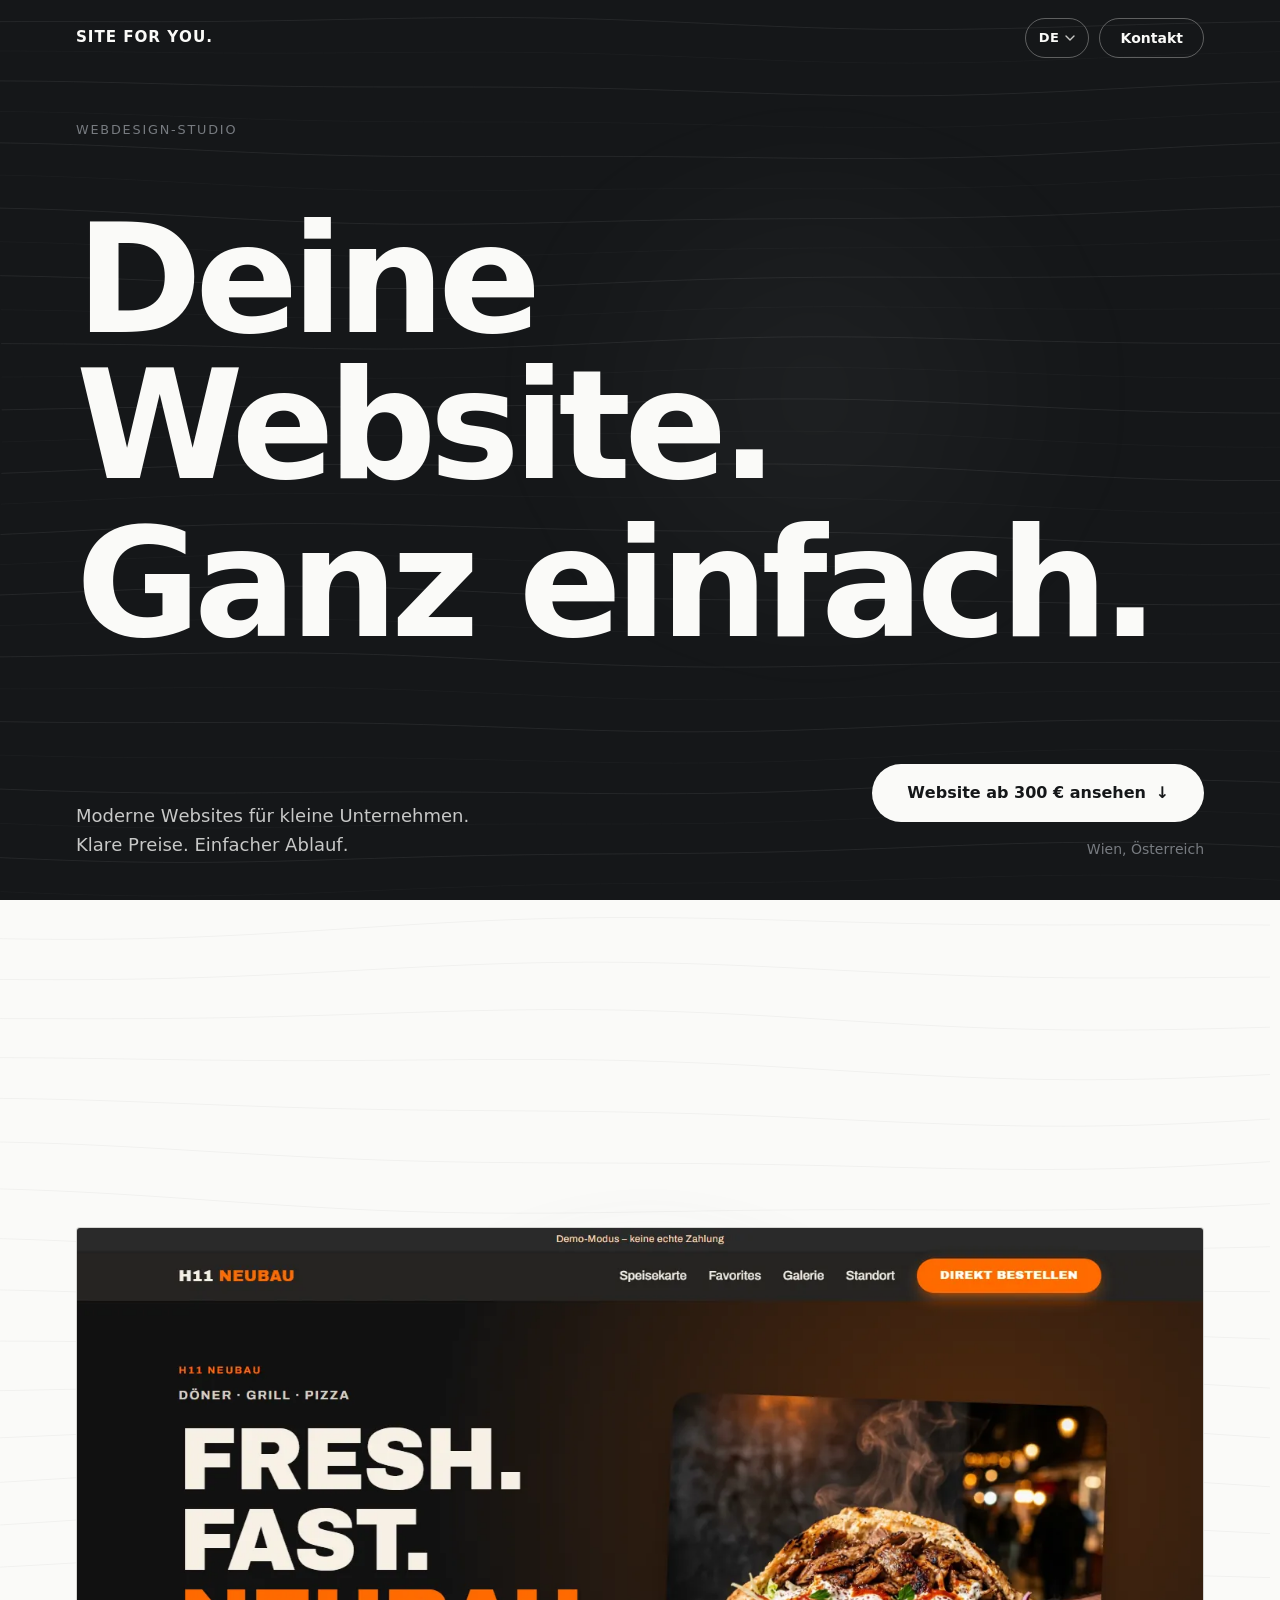
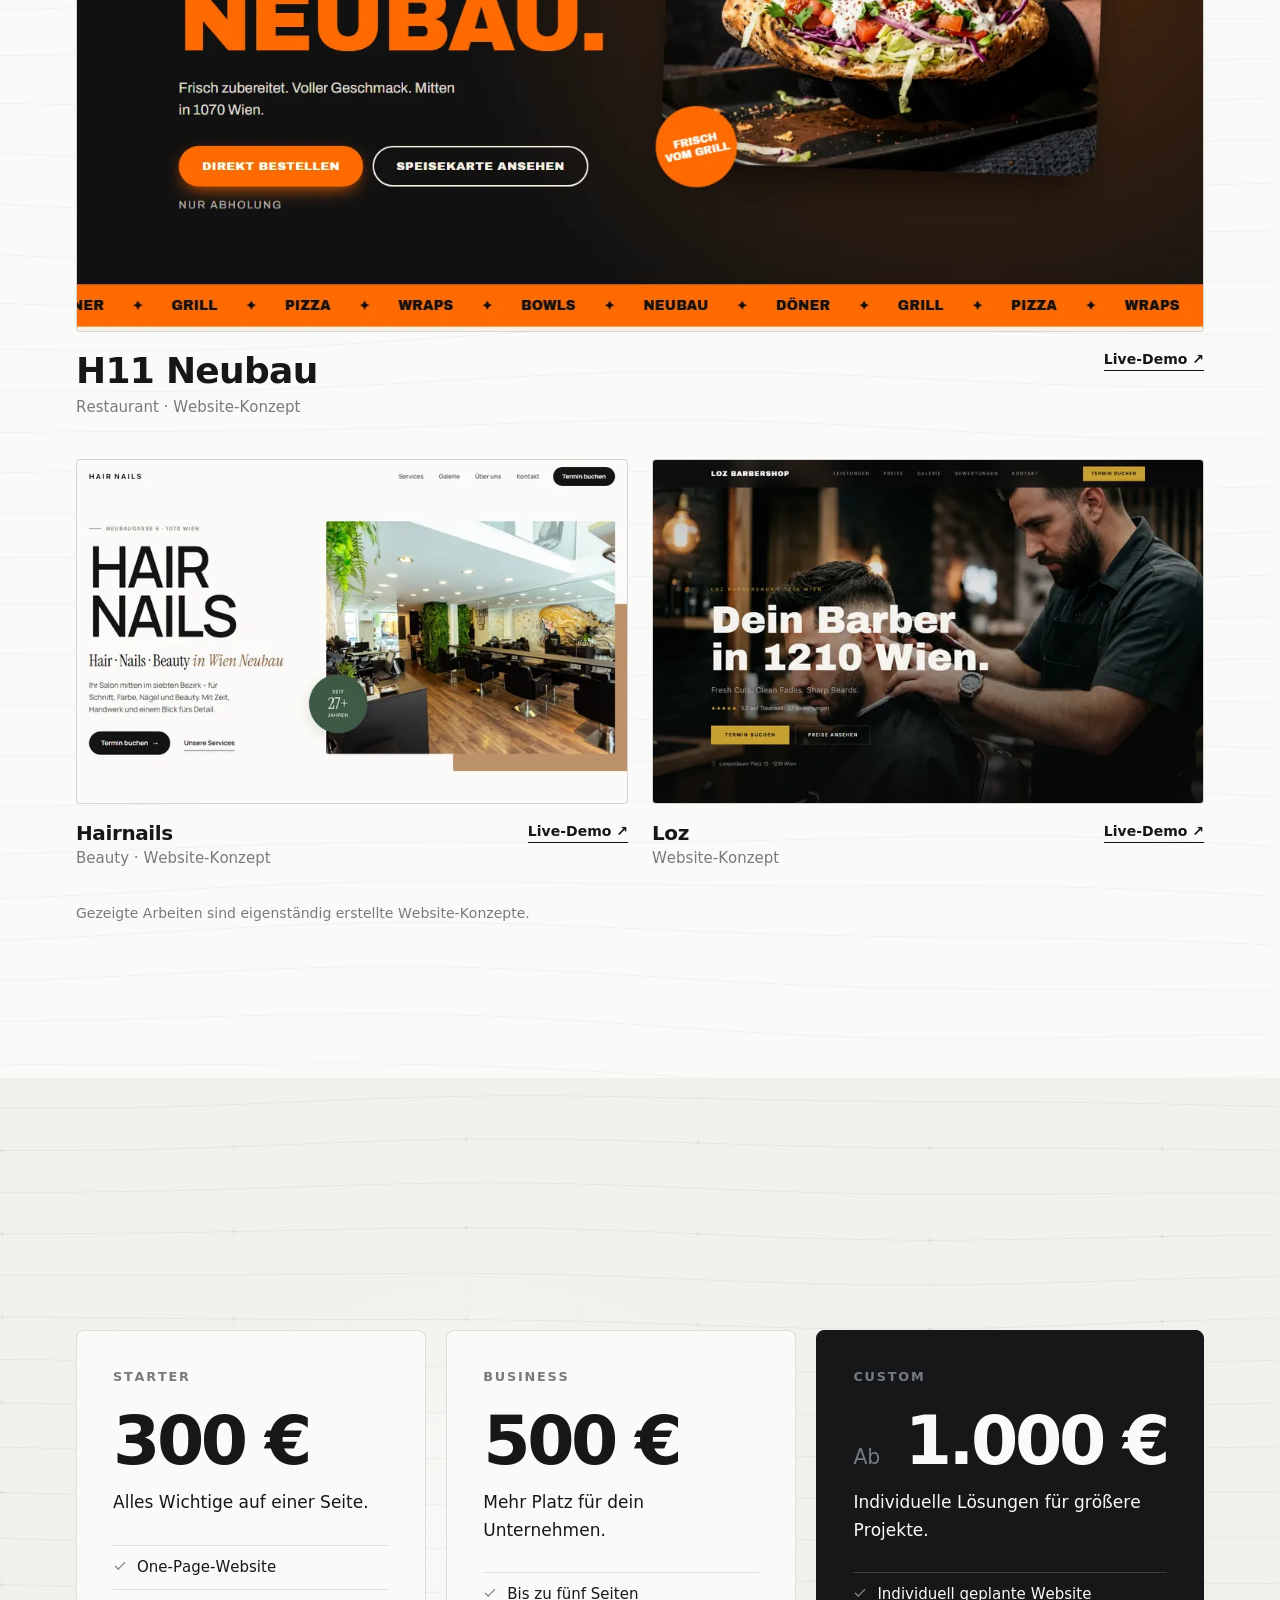
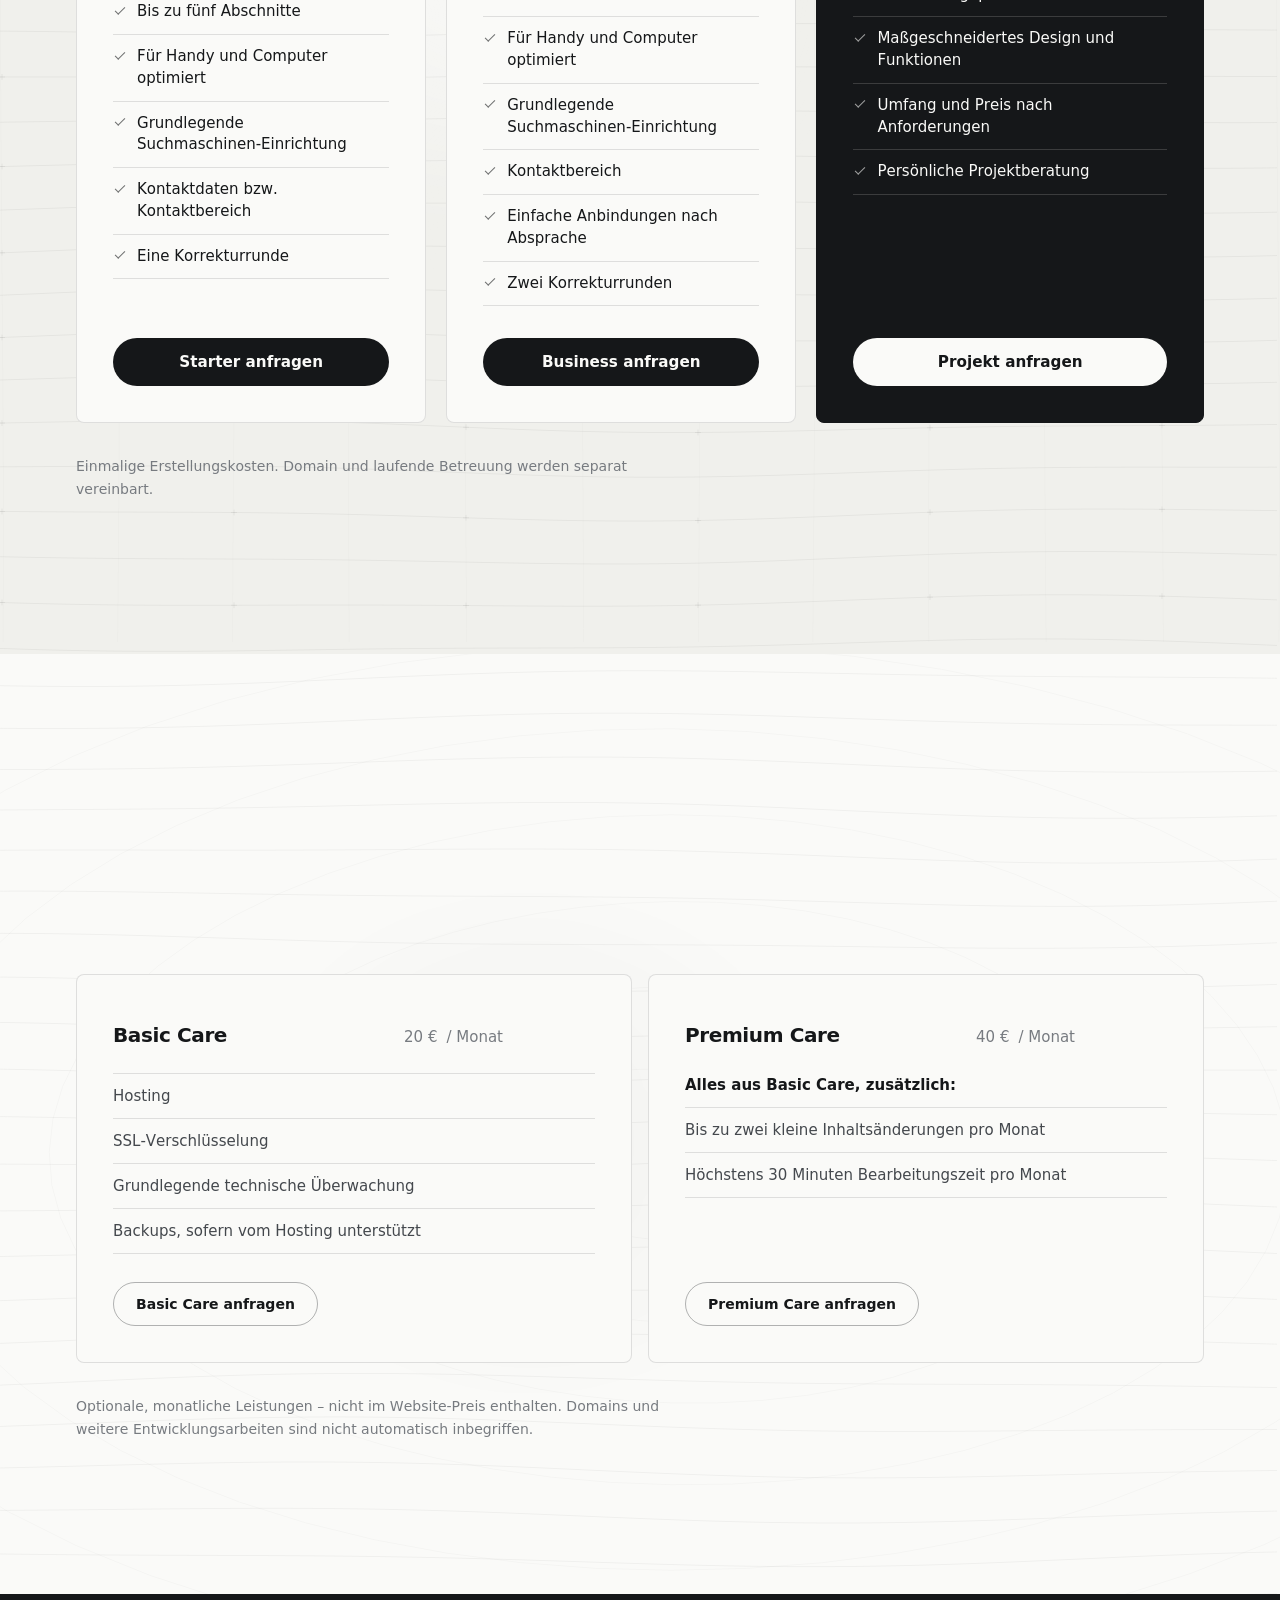
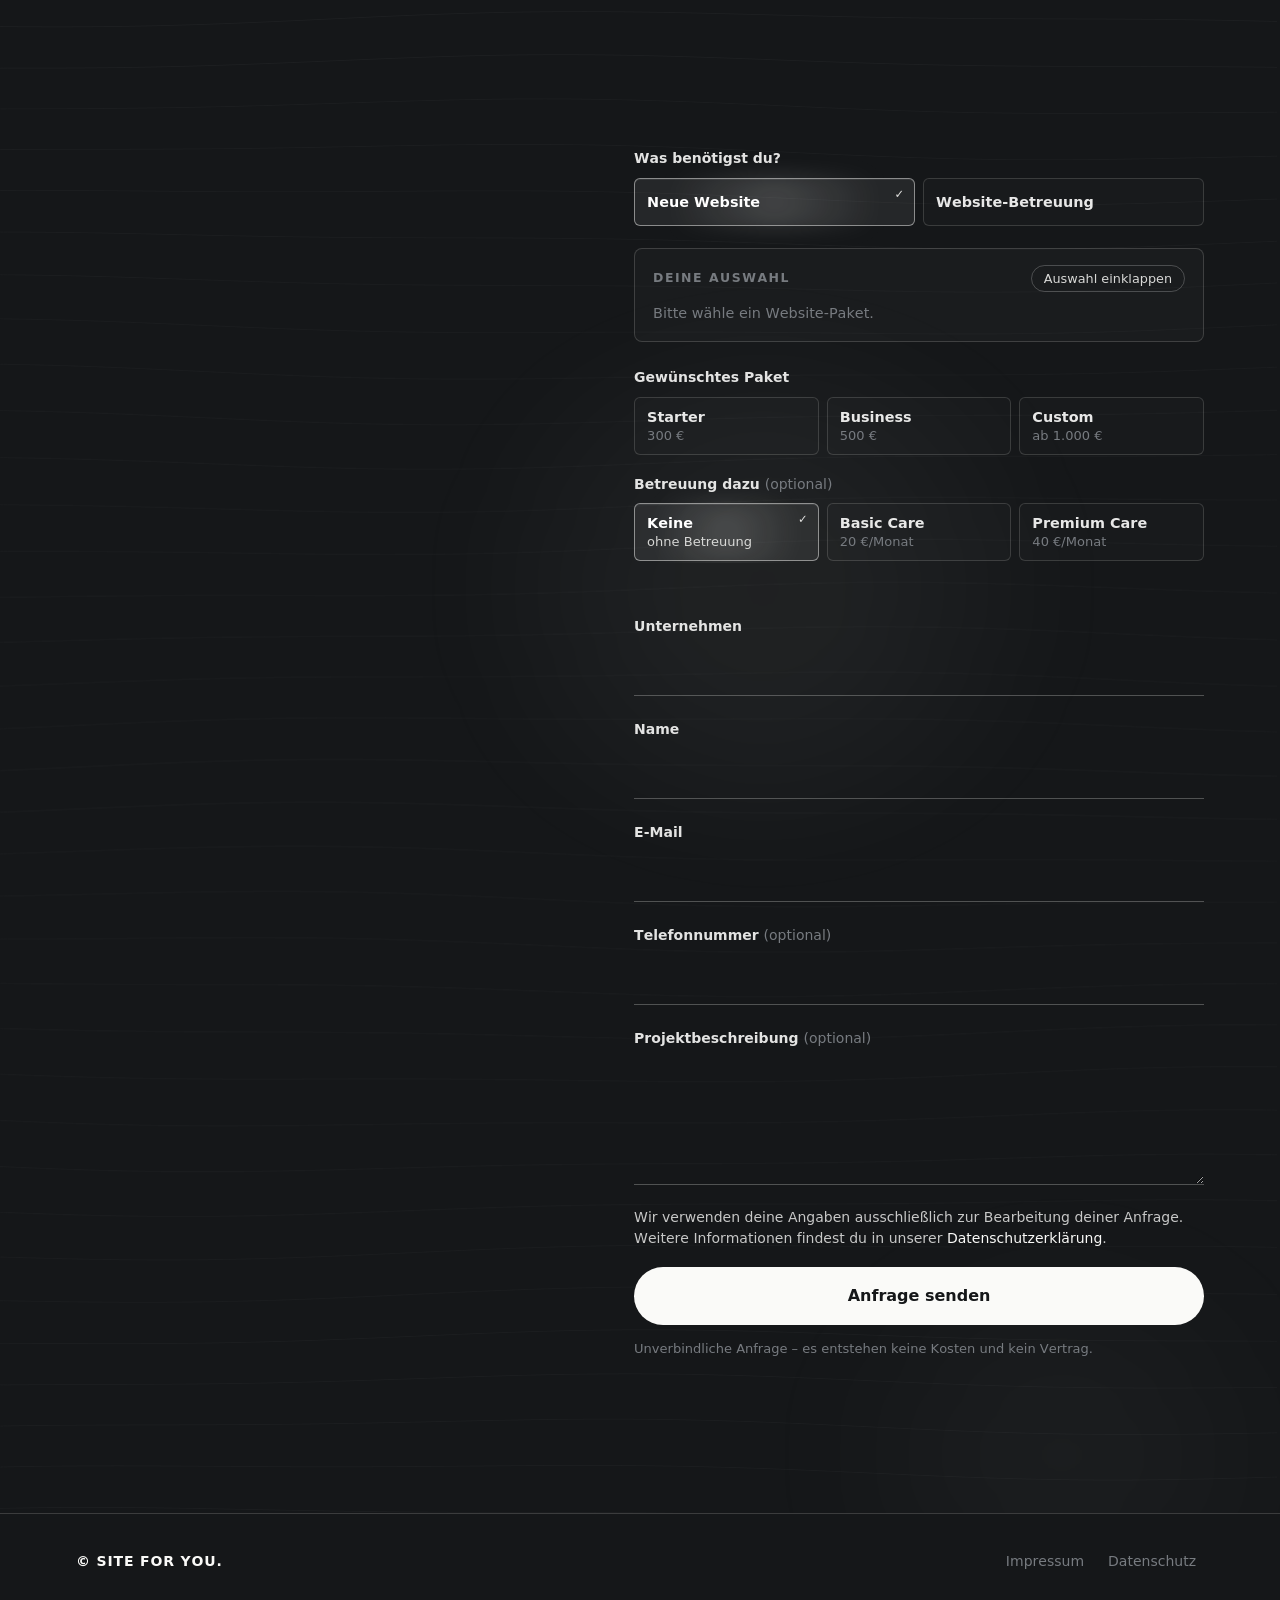
==== commit 202811de: "SiteForYou version - fixed parts + more effects, animations and better logic" ====
--- a/index.html
+++ b/index.html
@@ -89,8 +89,10 @@
     <section class="section" id="arbeiten" aria-labelledby="work-title">
       <div class="wrap">
         <div class="section__head reveal">
-          <h2 id="work-title" data-typo="words" data-i18n="work.title">Ausgewählte Arbeiten.</h2>
-          <p data-i18n="work.subtitle">Drei unterschiedliche Website-Konzepte.</p>
+          <div class="section__head-in">
+            <h2 id="work-title" data-typo="words" data-i18n="work.title">Ausgewählte Arbeiten.</h2>
+            <p data-i18n="work.subtitle">Drei unterschiedliche Website-Konzepte.</p>
+          </div>
         </div>
 
         <div class="work">
@@ -147,7 +149,9 @@
     <section class="section section--alt" id="preise" aria-labelledby="price-title">
       <div class="wrap">
         <div class="section__head reveal">
-          <h2 id="price-title" data-typo="words" data-i18n="price.title">Einfach. Transparent. Schnell.</h2>
+          <div class="section__head-in">
+            <h2 id="price-title" data-typo="words" data-i18n="price.title">Einfach. Transparent. Schnell.</h2>
+          </div>
         </div>
 
         <div class="plans">
@@ -205,8 +209,10 @@
     <section class="section" id="betreuung" aria-labelledby="care-title">
       <div class="wrap" id="care-wrap">
         <div class="section__head reveal">
-          <h2 id="care-title" data-typo="words" data-i18n="care.title">Website-Betreuung.</h2>
-          <p data-i18n="care.subtitle">Auf Wunsch kümmern wir uns auch nach der Veröffentlichung um deine Website.</p>
+          <div class="section__head-in">
+            <h2 id="care-title" data-typo="words" data-i18n="care.title">Website-Betreuung.</h2>
+            <p data-i18n="care.subtitle">Auf Wunsch kümmern wir uns auch nach der Veröffentlichung um deine Website.</p>
+          </div>
         </div>
 
         <!-- Erscheint nur, wenn zuvor ein Website-Paket gewählt wurde -->
@@ -267,11 +273,13 @@
     <section class="contact" id="kontakt" aria-labelledby="contact-title">
       <div class="wrap contact__in" id="contact-wrap">
         <div class="contact__intro reveal">
-          <h2 id="contact-title" data-typo="words" data-i18n="form.title">Bereit für deine neue Website?</h2>
-          <p data-i18n="form.intro">Erzähl uns kurz von deinem Projekt. Wir melden uns persönlich bei dir.</p>
-          <p class="contact__fallback" id="mail-fallback" hidden>
-            <span data-i18n="form.mailFallbackPrefix">Lieber per E-Mail?</span> <a id="mail-link" href="#" dir="ltr"></a>
-          </p>
+          <div class="contact__sticky" id="contact-sticky">
+            <h2 id="contact-title" data-typo="words" data-i18n="form.title">Bereit für deine neue Website?</h2>
+            <p data-i18n="form.intro">Erzähl uns kurz von deinem Projekt. Wir melden uns persönlich bei dir.</p>
+            <p class="contact__fallback" id="mail-fallback" hidden>
+              <span data-i18n="form.mailFallbackPrefix">Lieber per E-Mail?</span> <a id="mail-link" href="#" dir="ltr"></a>
+            </p>
+          </div>
         </div>
 
         <form class="form form-seq" id="form" novalidate>
--- a/styles.css
+++ b/styles.css
@@ -14,6 +14,7 @@
   --max: 1240px;
   --ease: cubic-bezier(0.22, 1, 0.36, 1);
   --header-h: 64px;
+  --contact-sticky-top: calc(var(--header-h) + 32px);
 }
 
 *, *::before, *::after { box-sizing: border-box; }
@@ -21,7 +22,7 @@
 body {
   margin: 0; background: var(--light); color: var(--dark);
   font-family: var(--font); font-size: 1rem; line-height: 1.6;
-  -webkit-font-smoothing: antialiased; overflow-x: hidden;
+  -webkit-font-smoothing: antialiased; overflow-x: hidden; overflow-x: clip;
 }
 h1, h2, h3, p, ul { margin: 0; padding: 0; }
 ul { list-style: none; }
@@ -146,8 +147,22 @@
 .btn[disabled] { opacity: .6; cursor: progress; }
 
 /* ---------- Hero ---------- */
-.hero { position: relative; overflow: hidden; background: var(--dark); color: var(--light); min-height: 100vh; min-height: 100svh; display: flex; }
-.hero__fx { position: absolute; inset: 0; width: 100%; height: 100%; pointer-events: none; z-index: 0; }
+.hero { position: relative; overflow: hidden; overflow: clip; background: var(--dark); color: var(--light); min-height: 100vh; min-height: 100svh; display: flex; }
+.hero::before {
+  content: ""; position: absolute; pointer-events: none; z-index: 0;
+  width: min(820px, 92vw); height: min(560px, 76vw);
+  left: var(--atmo-x, 50%); top: var(--atmo-y, 42%);
+  transform: translate3d(-50%, -50%, 0);
+  border-radius: 50%;
+  background: radial-gradient(circle, rgba(250, 250, 248, .052) 0%, rgba(250, 250, 248, .016) 44%, rgba(250, 250, 248, 0) 72%);
+  filter: blur(60px);
+  opacity: calc(.95 * var(--atmo-alpha, 1));
+}
+.hero__fx,
+.sec-fx {
+  position: absolute; inset: 0; width: 100%; height: 100%;
+  pointer-events: none; z-index: 1; display: block;
+}
 .hero__in { position: relative; z-index: 2; display: flex; flex-direction: column; justify-content: space-between; gap: 48px; padding-top: calc(var(--header-h) + 44px); padding-bottom: 40px; }
 .hero__meta { color: var(--muted); font-size: .8rem; letter-spacing: .14em; text-transform: uppercase; }
 .hero__title {
@@ -163,35 +178,67 @@
 .hero__loc { color: var(--muted); font-size: .875rem; }
 
 /* ---------- Sections & Atmosphärischer Hintergrund-Blur ----------
-   Ebene 1 (Hintergrund): weichgezeichnete monochrome Lichtfelder (::before, z-index: 0).
-   Ebene 3 (Inhalt): .wrap (z-index: 2) – immer gestochen scharf. */
-.section { position: relative; overflow: hidden; padding-block: clamp(72px, 12vw, 160px); }
+   Ebene 0 (Hintergrund-Licht): weichgezeichnete monochrome Lichtfelder (::before, z-index: 0).
+   Ebene 1 (Vektor-/Kontur-Feld): .sec-fx Canvas (z-index: 1, pointer-events: none).
+   Ebene 2 (Inhalt): .wrap (z-index: 2) – immer gestochen scharf, niemals geblurrt.
+   WICHTIG: overflow: clip schneidet dekorative Hintergrund-Blurs sauber ab, ohne einen
+   Scroll-Container zu erzeugen, sodass position: sticky relativ zum Viewport funktioniert. */
+.section { position: relative; overflow: hidden; overflow: clip; padding-block: clamp(72px, 12vw, 160px); }
 .section--alt { background: var(--light-2); }
 .section::before,
 .contact::before {
   content: ""; position: absolute; pointer-events: none; z-index: 0;
-  width: min(680px, 85vw); height: min(440px, 65vw);
-  left: var(--atmo-x, 50%); top: var(--atmo-y, 38%);
-  transform: translate3d(-50%, calc(-50% + var(--py, 0px) * 1.6), 0);
+  width: min(740px, 88vw); height: min(480px, 68vw);
+  left: var(--atmo-x, 50%); top: var(--atmo-y, 42%);
+  transform: translate3d(-50%, -50%, 0);
   border-radius: 50%;
-  background: radial-gradient(circle, rgba(255, 255, 255, .75) 0%, rgba(255, 255, 255, 0) 70%);
-  filter: blur(48px); opacity: .7;
-  transition: opacity .5s var(--ease);
+  background:
+    radial-gradient(circle, rgba(255, 255, 255, .86) 0%, rgba(255, 255, 255, .35) 42%, rgba(255, 255, 255, 0) 72%);
+  filter: blur(48px);
+  opacity: calc(.78 * var(--atmo-alpha, 1));
+}
+#arbeiten.section::before {
+  background:
+    radial-gradient(circle, rgba(255, 255, 255, .92) 0%, rgba(21, 23, 25, .026) 46%, rgba(255, 255, 255, 0) 72%);
+}
+#preise.section::before {
+  background:
+    radial-gradient(circle, rgba(255, 255, 255, .88) 0%, rgba(255, 255, 255, .28) 48%, rgba(255, 255, 255, 0) 74%);
 }
 #betreuung.section::before {
-  background: radial-gradient(circle, rgba(21, 23, 25, .048) 0%, rgba(21, 23, 25, 0) 70%);
+  background:
+    radial-gradient(circle, rgba(21, 23, 25, .046) 0%, rgba(21, 23, 25, .016) 45%, rgba(21, 23, 25, 0) 72%);
 }
 .contact::before {
-  background: radial-gradient(circle, rgba(250, 250, 248, .055) 0%, rgba(250, 250, 248, 0) 70%);
-  filter: blur(56px); opacity: .85;
+  width: min(820px, 92vw); height: min(540px, 74vw);
+  background:
+    radial-gradient(circle, rgba(250, 250, 248, .068) 0%, rgba(250, 250, 248, .022) 45%, rgba(250, 250, 248, 0) 72%);
+  filter: blur(58px);
+  opacity: calc(.92 * var(--atmo-alpha, 1));
+}
+.contact::after {
+  content: ""; position: absolute; pointer-events: none; z-index: 0;
+  width: min(640px, 80vw); height: min(420px, 60vw);
+  right: -8%; bottom: -10%;
+  border-radius: 50%;
+  background: radial-gradient(circle, rgba(250, 250, 248, .035) 0%, rgba(250, 250, 248, 0) 70%);
+  filter: blur(54px);
 }
 .section__head {
-  margin-bottom: clamp(32px, 5vw, 64px); display: grid; gap: 14px;
-  transform: translate3d(0, var(--py, 0px), 0);
+  margin-bottom: clamp(32px, 5vw, 64px);
+  display: block;
+  position: relative;
+}
+.section__head-in {
+  display: grid;
+  gap: 14px;
 }
 #preise .section__head,
 #betreuung .section__head {
   margin-bottom: clamp(20px, 2.8vw, 32px);
+}
+#preise .section__head-in,
+#betreuung .section__head-in {
   gap: 10px;
 }
 h2 { font-size: clamp(2rem, 6.5vw, 4rem); line-height: 1.04; letter-spacing: -.035em; font-weight: 700; }
@@ -200,7 +247,37 @@
 
 /* ---------- Work (Portfolio) ---------- */
 .work { display: grid; gap: 40px 24px; }
-.project { position: relative; }
+.project {
+  position: relative;
+  transition:
+    filter .38s var(--ease),
+    opacity .38s var(--ease),
+    transform .38s var(--ease);
+}
+#arbeiten > .sec-fx,
+#arbeiten .note {
+  transition:
+    filter .38s var(--ease),
+    opacity .38s var(--ease);
+}
+/* Keyboard-Fokus-Unterstützung für kinematischen Portfolio-Fokus */
+#arbeiten.has-focus-project .project:not(.is-focused) {
+  filter: blur(2.5px);
+  opacity: .58;
+  transform: scale(.992);
+}
+#arbeiten.has-focus-project .project.is-focused {
+  filter: none;
+  opacity: 1;
+  z-index: 3;
+}
+#arbeiten.has-focus-project > .sec-fx {
+  opacity: .55;
+}
+#arbeiten.has-focus-project .note {
+  filter: blur(1.5px);
+  opacity: .55;
+}
 .project__link { display: block; text-decoration: none; position: relative; cursor: pointer; }
 .project__link:focus-visible { outline: 2px solid var(--dark); outline-offset: 6px; border-radius: 6px; }
 .project__media {
@@ -249,17 +326,31 @@
 .care__item::before {
   content: ""; position: absolute; inset: -10px; border-radius: 16px; z-index: -1;
   pointer-events: none; opacity: 0; transform: translateY(6px) scale(.96);
-  background: radial-gradient(circle at var(--mx, 50%) var(--my, 35%), rgba(21, 23, 25, .09), rgba(21, 23, 25, .03) 50%, transparent 74%);
+  background: radial-gradient(circle at var(--mx, 50%) var(--my, 35%), rgba(21, 23, 25, .1), rgba(21, 23, 25, .035) 50%, transparent 74%);
   filter: blur(18px);
   transition: opacity .32s var(--ease), transform .32s var(--ease);
 }
+.plan::after,
+.care__item::after {
+  content: ""; position: absolute; inset: 0; border-radius: inherit; z-index: 0;
+  pointer-events: none; opacity: 0;
+  background: radial-gradient(420px circle at var(--mx, 50%) var(--my, 35%), rgba(21, 23, 25, .035), transparent 65%);
+  transition: opacity .32s var(--ease);
+}
+.plan > *,
+.care__item > * {
+  position: relative; z-index: 1;
+}
 .plan--dark { background: var(--dark); color: var(--light); border-color: var(--dark); }
 .plan--dark::before {
-  background: radial-gradient(circle at var(--mx, 50%) var(--my, 35%), rgba(21, 23, 25, .24), rgba(21, 23, 25, .08) 55%, transparent 76%);
+  background: radial-gradient(circle at var(--mx, 50%) var(--my, 35%), rgba(21, 23, 25, .26), rgba(21, 23, 25, .09) 55%, transparent 76%);
   filter: blur(22px);
 }
+.plan--dark::after {
+  background: radial-gradient(440px circle at var(--mx, 50%) var(--my, 35%), rgba(250, 250, 248, .065), transparent 65%);
+}
 .plan__sel, .care__sel {
-  position: absolute; top: 18px; inset-inline-end: 20px; font-size: .75rem; font-weight: 600;
+  position: absolute; top: 18px; inset-inline-end: 20px; z-index: 2; font-size: .75rem; font-weight: 600;
   letter-spacing: .04em; padding: 4px 10px; border-radius: 999px;
   border: 1px solid rgba(21, 23, 25, .25); background: var(--light-2); color: var(--dark);
   opacity: 0; transform: translateY(-4px) scale(.96); pointer-events: none;
@@ -330,9 +421,10 @@
 .stack { display: grid; gap: 18px; padding-block: 2px; }
 
 /* ---------- Contact ---------- */
-.contact { position: relative; overflow: hidden; background: var(--dark); color: var(--light); padding-block: clamp(72px, 12vw, 160px); color-scheme: dark; }
+.contact { position: relative; overflow: hidden; overflow: clip; background: var(--dark); color: var(--light); padding-block: clamp(72px, 12vw, 160px); color-scheme: dark; }
 .contact__in { display: grid; gap: 40px; }
-.contact__intro { display: grid; gap: 20px; align-content: start; }
+.contact__intro { position: relative; min-width: 0; }
+.contact__sticky { display: grid; gap: 20px; align-content: start; }
 .contact__intro p { font-size: 1.125rem; color: rgba(250, 250, 248, .78); max-width: 26em; }
 .contact__fallback { font-size: .9375rem !important; color: var(--muted) !important; }
 .contact__fallback a { color: var(--light); }
@@ -343,9 +435,16 @@
 .summary {
   position: relative; border: 1px solid rgba(250, 250, 248, .16); border-radius: 8px;
   padding: 16px 18px; background: rgba(250, 250, 248, .025);
-  display: grid; gap: 8px;
+  display: grid; gap: 8px; overflow: hidden;
   transition: border-color .25s var(--ease), background-color .25s var(--ease);
 }
+.summary::before {
+  content: ""; position: absolute; inset: 0; border-radius: inherit; z-index: 0;
+  pointer-events: none; opacity: 0;
+  background: radial-gradient(360px circle at var(--mx, 50%) var(--my, 50%), rgba(250, 250, 248, .05), transparent 65%);
+  transition: opacity .3s var(--ease);
+}
+.summary > * { position: relative; z-index: 1; }
 .summary__head { display: flex; justify-content: space-between; align-items: center; gap: 12px; }
 .summary__title { font-size: .78rem; letter-spacing: .12em; text-transform: uppercase; color: var(--muted); font-weight: 600; }
 .summary__toggle {
@@ -500,7 +599,7 @@
 .footer nav a:hover { color: var(--light); }
 
 /* ---------- Legal pages ---------- */
-.legal { padding: calc(var(--header-h) + 56px) 0 96px; min-height: 80vh; }
+.legal { position: relative; overflow: hidden; overflow: clip; padding: calc(var(--header-h) + 56px) 0 96px; min-height: 80vh; }
 .legal .wrap { max-width: 760px; }
 .legal h1 { font-size: clamp(2.25rem, 8vw, 4rem); letter-spacing: -.04em; line-height: 1; margin-bottom: 32px; }
 .legal h2 { font-size: 1.25rem; letter-spacing: -.01em; margin: 32px 0 8px; }
@@ -514,7 +613,32 @@
 /* ---------- Motion ---------- */
 .js .reveal { opacity: 0; transform: translateY(20px); transition: opacity .72s var(--ease), transform .72s var(--ease); }
 .js .reveal.is-in { opacity: 1; transform: none; }
-/* Sobald Preiskarten oder Betreuungskarten sichtbar sind, nutzt transform die schnelle Hover-Dauer (300 ms) */
+/* Äußere Sticky-Spuren (.section__head & .contact__intro) bleiben immer frei von transform,
+   damit das innere Sticky-Element (.section__head-in & .contact__sticky) sauber am Viewport haftet */
+.js .section__head.reveal,
+.js .contact__intro.reveal {
+  opacity: 1;
+  transform: none;
+  transition: none;
+}
+.js .section__head.reveal > .section__head-in,
+.js .contact__intro.reveal > .contact__sticky {
+  opacity: 0;
+  transform: translateY(20px);
+  transition: opacity .72s var(--ease), transform .72s var(--ease);
+}
+.js .section__head.reveal.is-in > .section__head-in,
+.js .contact__intro.reveal.is-in > .contact__sticky {
+  opacity: 1;
+  transform: none;
+}
+/* Sobald Portfolio-, Preis- oder Betreuungskarten sichtbar sind, nutzen sie ihre schnellen Interaktions-Übergänge */
+.js .project.reveal.is-in {
+  transition:
+    filter .38s var(--ease),
+    opacity .38s var(--ease),
+    transform .38s var(--ease);
+}
 .js .plan.reveal.is-in,
 .js .care__item.reveal.is-in {
   transition:
@@ -548,7 +672,7 @@
 @keyframes rise { to { transform: none; } }
 @keyframes fade { to { opacity: 1; } }
 
-/* ---------- Interaktive Typografie (Wort- & Buchstaben-Hover) ---------- */
+/* ---------- Interaktive Typografie (Wort- & Buchstaben-Hover + Nachbar-Unterstreichung) ---------- */
 .t-word {
   display: inline-block;
   transform-origin: 50% 62%;
@@ -559,21 +683,59 @@
   white-space: nowrap;
 }
 .t-w--hover {
+  position: relative;
   transform-origin: 50% 62%;
   transition: transform .21s var(--ease);
 }
 .t-ch {
+  position: relative;
   display: inline-block;
   transform-origin: 50% 62%;
   transition: transform .21s var(--ease);
 }
+.t-ch::after,
+.t-w--hover::after {
+  content: "";
+  position: absolute;
+  left: 0;
+  right: 0;
+  bottom: .05em;
+  height: 1px;
+  border-radius: 1px;
+  background-color: currentColor;
+  opacity: var(--u-alpha, 0);
+  transform: scaleX(var(--u-scale, 0));
+  transform-origin: var(--u-origin, 50% 50%);
+  pointer-events: none;
+  transition:
+    transform .22s var(--ease),
+    opacity .22s var(--ease);
+}
+.t-ch.is-u-left::after,
+.t-w--hover.is-u-left::after {
+  --u-origin: 100% 50%;
+}
+.t-ch.is-u-right::after,
+.t-w--hover.is-u-right::after {
+  --u-origin: 0% 50%;
+}
+.t-ch.is-u1::after,
+.t-w--hover.is-u1::after {
+  --u-alpha: .58;
+  --u-scale: .94;
+}
+.t-ch.is-u2::after,
+.t-w--hover.is-u2::after {
+  --u-alpha: .28;
+  --u-scale: .64;
+}
 
 @media (prefers-reduced-motion: reduce) {
   html { scroll-behavior: auto; }
   *, *::before, *::after { animation-duration: .001ms !important; animation-delay: 0s !important; transition-duration: .001ms !important; }
-  .js .reveal, .js .form-seq > .seq-item { opacity: 1; transform: none; }
-  .project__media, .section__head, .plan, .care__item, .t-word, .t-w--hover, .t-ch { transform: none !important; }
-  .project__glare, .depth-veil, .section::before, .contact::before, .plan::before, .care__item::before, .rc::before { display: none; }
+  .js .reveal, .js .section__head.reveal > .section__head-in, .js .contact__intro.reveal > .contact__sticky, .js .form-seq > .seq-item { opacity: 1; transform: none; }
+  .project, .project__media, .section__head, .plan, .care__item, .t-word, .t-w--hover, .t-ch { transform: none !important; filter: none !important; opacity: 1 !important; }
+  .project__glare, .depth-veil, .hero::before, .section::before, .contact::before, .contact::after, .plan::before, .plan::after, .care__item::before, .care__item::after, .summary::before, .rc::before, .t-ch::after, .t-w--hover::after { display: none; }
 }
 
 /* ---------- Hover-Interaktionen (nur auf Geräten mit präzisem Zeiger) ---------- */
@@ -587,20 +749,55 @@
   .t-ch:hover {
     transform: scale(1.06);
   }
-  .btn:hover:not([disabled]) { transform: translateY(-2px) scale(1.012); }
+  .btn:hover:not([disabled]) {
+    transform: translate3d(var(--tx, 0px), calc(-2px + var(--ty, 0px)), 0) scale(1.012);
+    box-shadow: 0 8px 22px -10px rgba(21, 23, 25, .22);
+  }
   .btn--small:hover,
   .lang__btn:hover { background: var(--light); color: var(--dark); border-color: var(--light); }
   .header.is-solid .btn--small:hover,
   .header.is-solid .lang__btn:hover { background: var(--dark); color: var(--light); border-color: var(--dark); }
-  .btn--light:hover { background: var(--white); }
-  .btn--dark:hover { background: #26292d; }
-  .form .btn--dark:hover { background: var(--white); }
-  .btn--outline:hover { background: var(--dark); color: var(--light); border-color: var(--dark); }
-  .btn--ghost:hover { color: var(--dark); border-color: rgba(21, 23, 25, .45); background: rgba(21, 23, 25, .04); }
+  .btn--light:hover {
+    background-color: var(--white);
+    background-image: radial-gradient(140px circle at var(--mx, 50%) var(--my, 50%), rgba(21, 23, 25, .05), transparent 70%);
+  }
+  .btn--dark:hover {
+    background-color: #23262a;
+    background-image: radial-gradient(150px circle at var(--mx, 50%) var(--my, 50%), rgba(250, 250, 248, .1), transparent 70%);
+  }
+  .form .btn--dark:hover {
+    background-color: var(--white);
+    background-image: radial-gradient(160px circle at var(--mx, 50%) var(--my, 50%), rgba(21, 23, 25, .055), transparent 70%);
+  }
+  .btn--outline:hover {
+    background-color: var(--dark); color: var(--light); border-color: var(--dark);
+    background-image: radial-gradient(140px circle at var(--mx, 50%) var(--my, 50%), rgba(250, 250, 248, .1), transparent 70%);
+  }
+  .btn--ghost:hover { color: var(--dark); border-color: rgba(21, 23, 25, .45); background: rgba(21, 23, 25, .04); box-shadow: none; }
   .btn:hover .arrow { transform: translateY(2px); }
   .btn:hover .arrow--right { transform: translateX(3px); }
 
   .project.is-live .project__link:hover .project__media { border-color: rgba(21, 23, 25, .38); }
+
+  /* 4. Portfolio Demos — Kinematischer Fokus bei Hover */
+  .work:has(.project__link:hover, .project__link:focus-visible) .project:not(:hover):not(:focus-within) {
+    filter: blur(2.5px);
+    opacity: .58;
+    transform: scale(.992);
+  }
+  .work .project:hover,
+  .work .project:focus-within {
+    filter: none;
+    opacity: 1;
+    z-index: 3;
+  }
+  #arbeiten:has(.project__link:hover, .project__link:focus-visible) > .sec-fx {
+    opacity: .55;
+  }
+  #arbeiten:has(.project__link:hover, .project__link:focus-visible) .note {
+    filter: blur(1.5px);
+    opacity: .55;
+  }
 
   /* 1. Pricing Cards Hover: scale 1.012, -4px lift, dezenter Rahmen & Hintergrund, diffuses Halo dahinter */
   .js .plan.reveal.is-in:hover,
@@ -620,6 +817,16 @@
   .care__item:hover::before {
     opacity: 1;
     transform: translateY(0) scale(1.02);
+  }
+  .plan:hover::after,
+  .care__item:hover::after {
+    opacity: 1;
+  }
+  .summary:hover {
+    border-color: rgba(250, 250, 248, .26);
+  }
+  .summary:hover::before {
+    opacity: 1;
   }
 
   /* 2. Maintenance Cards Hover: konsistent zu den Preiskarten */
@@ -714,7 +921,7 @@
   .lang__btn { padding: 0 10px; font-size: .78rem; }
 }
 
-/* ---------- Larger screens ---------- */
+/* ---------- Larger screens & Sticky Section System ---------- */
 @media (min-width: 720px) {
   :root { --header-h: 76px; }
   .header__actions { gap: 10px; }
@@ -727,8 +934,80 @@
   .care__item { padding: 36px; }
 }
 
+@media (min-width: 900px) {
+  /* Kontakt-Sektion: zweispaltiges Layout mit vertikal mitscrollender linker Einführungsspalte */
+  .contact__in {
+    grid-template-columns: minmax(280px, 5fr) minmax(0, 6fr);
+    gap: clamp(48px, 6.5vw, 96px);
+    align-items: stretch;
+  }
+  .contact__intro {
+    display: flex;
+    flex-direction: column;
+    justify-content: flex-start;
+  }
+  .contact__sticky {
+    position: sticky;
+    top: var(--contact-sticky-top, calc(var(--header-h) + 32px));
+    align-self: stretch;
+  }
+  .contact__sticky.is-sticky-disabled {
+    position: static;
+  }
+}
+
+@media (min-width: 900px) and (max-height: 680px) {
+  /* Kompaktere Desktop-Höhen (z. B. 600 px): Überschrift, Einleitung & E-Mail bequem lesbar halten */
+  .contact__sticky {
+    gap: 14px;
+  }
+  .contact__sticky h2 {
+    font-size: clamp(2rem, 4.2vw, 3.1rem);
+  }
+  .contact__sticky p {
+    font-size: 1.025rem;
+  }
+}
+
+@media (min-width: 900px) and (min-height: 700px) {
+  /* Ausgewählte Arbeiten: sanftes Mitgleiten der Abschnittsüberschrift im oberen Pufferbereich,
+     ohne jemals Portfolio-Karten zu verdecken (40px Sticky-Weg in ::after + 24px Mindestabstand = 64px) */
+  #arbeiten .section__head {
+    margin-bottom: clamp(16px, 2vw, 24px);
+  }
+  #arbeiten .section__head::after {
+    content: "";
+    display: block;
+    height: clamp(24px, 3.2vw, 40px);
+    pointer-events: none;
+  }
+  #arbeiten .section__head-in {
+    position: sticky;
+    top: calc(var(--header-h) + 14px);
+  }
+}
+
 @media (min-width: 980px) {
   .plans { grid-template-columns: repeat(3, 1fr); gap: 20px; }
-  .contact__in { grid-template-columns: 5fr 6fr; gap: 96px; }
-  .contact__intro { position: sticky; top: calc(var(--header-h) + 24px); align-self: start; }
-}
+}
+
+@media (min-width: 980px) and (min-height: 760px) {
+  /* Preise & Website-Betreuung: dezentes Mitgleiten im natürlichen Kopfbereich-Abstand
+     ohne Veränderung der Gesamthöhe (18px Sticky-Weg in ::after + 14px Mindestabstand = 32px) */
+  #preise .section__head,
+  #betreuung .section__head {
+    margin-bottom: 14px;
+  }
+  #preise .section__head::after,
+  #betreuung .section__head::after {
+    content: "";
+    display: block;
+    height: 18px;
+    pointer-events: none;
+  }
+  #preise .section__head-in,
+  #betreuung .section__head-in {
+    position: sticky;
+    top: calc(var(--header-h) + 10px);
+  }
+}
